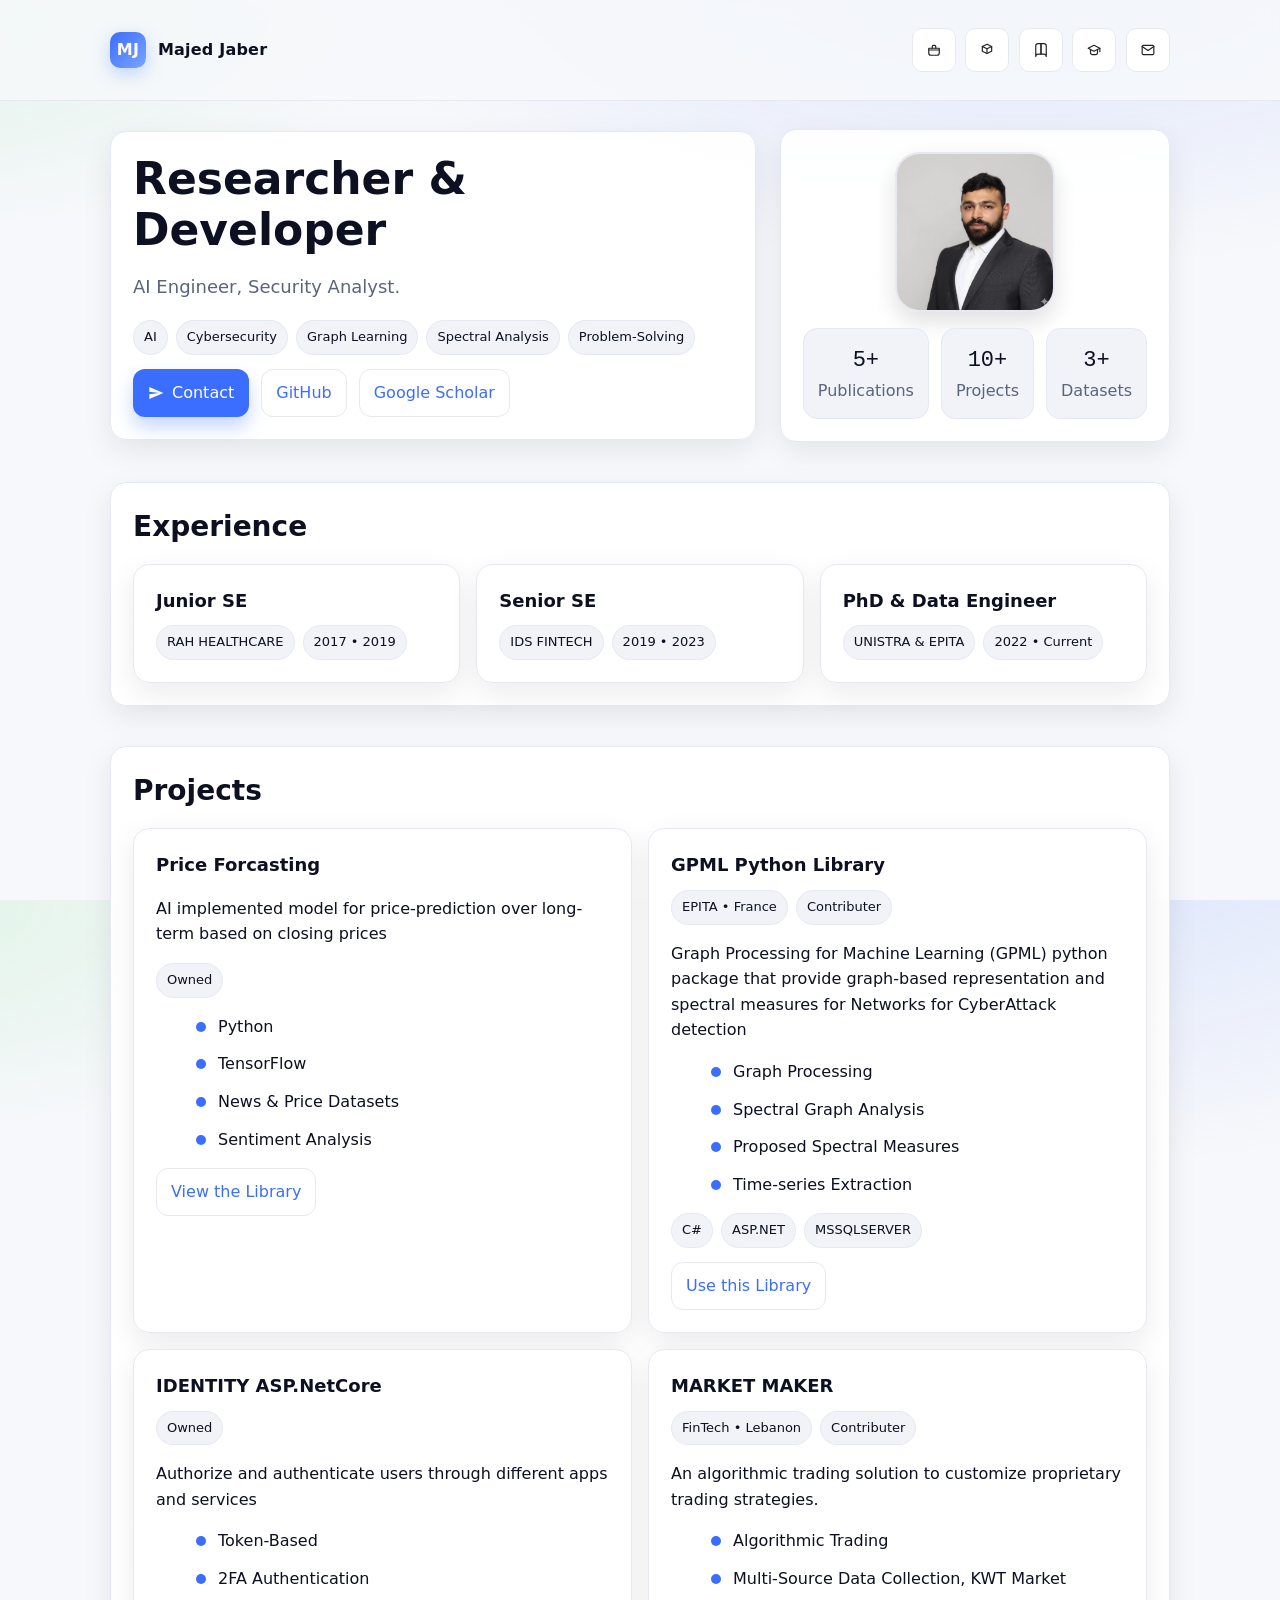
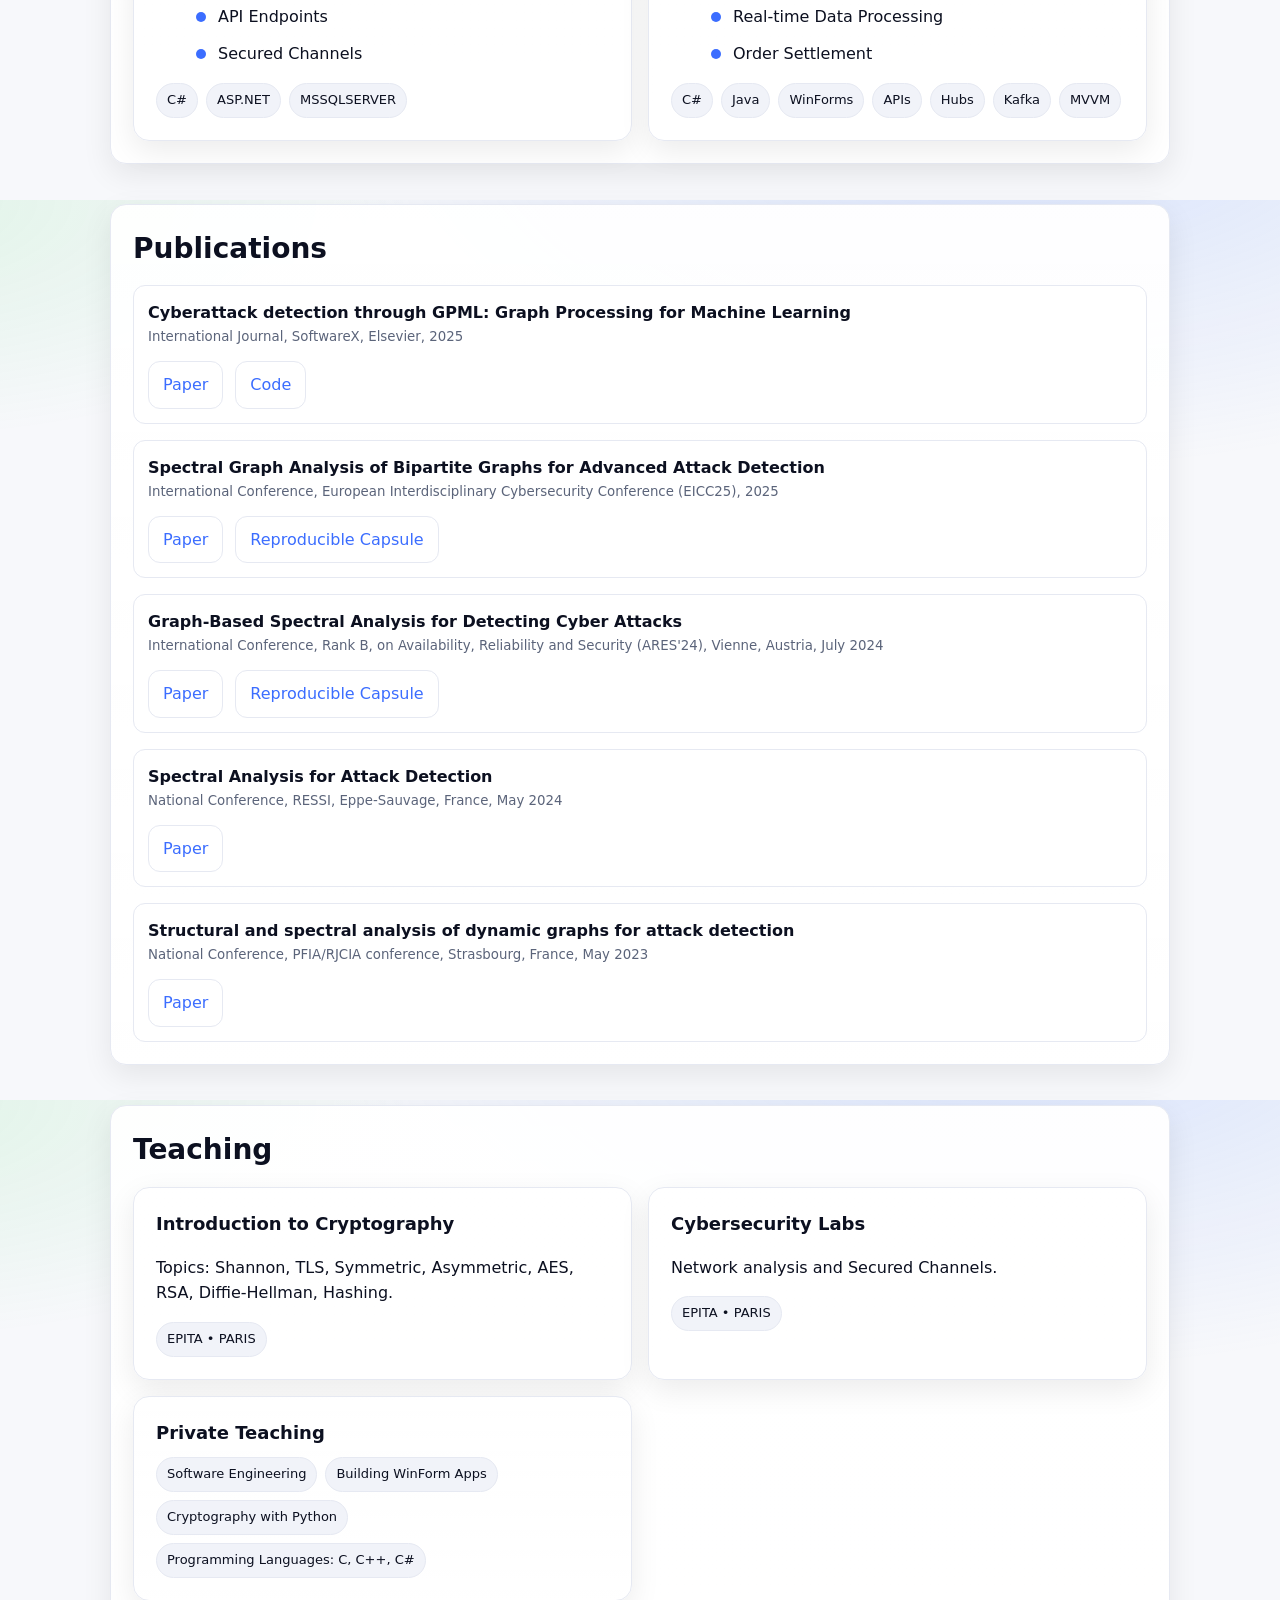
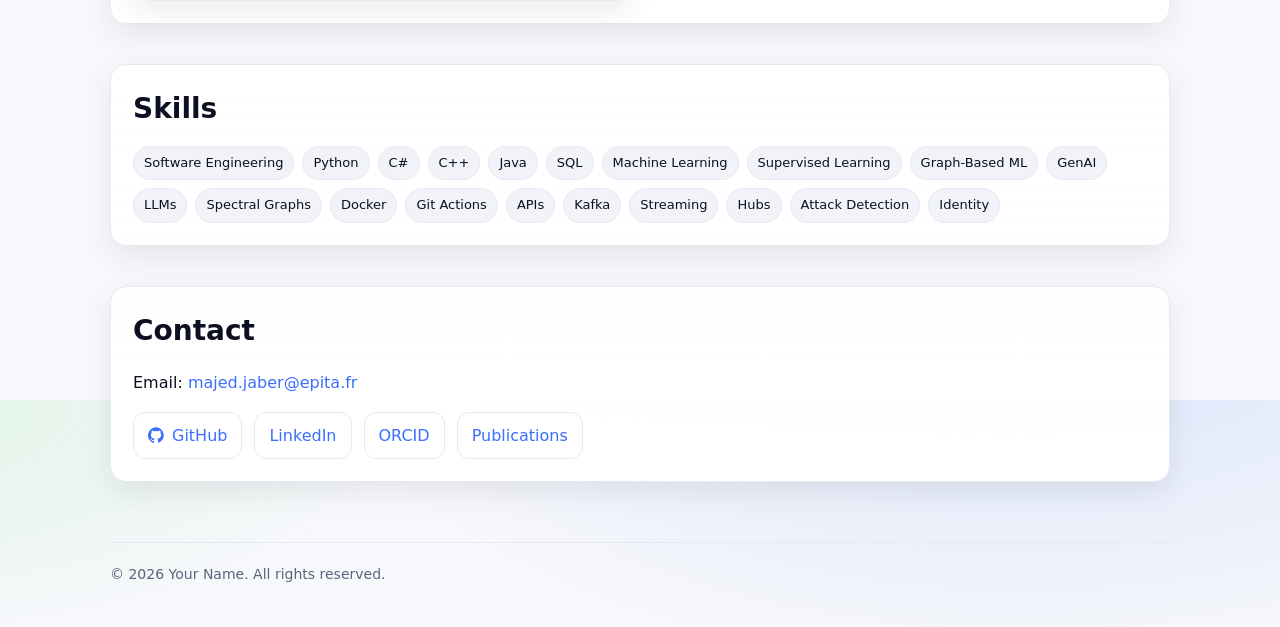
==== index.html @ 92719f80 "Remove 'Contributor' label from experience chips" ====
<!doctype html>
<html lang="en">
<head>
  <meta charset="utf-8" />
  <meta name="viewport" content="width=device-width, initial-scale=1" />
  <title>Majed Jaber</title>

  <!-- SEO / Social -->
  <meta name="description" content="Researcher and developer. Focus: AI, cybersecurity, graph learning, digital forensics." />
  <meta property="og:title" content="Your Name — Researcher & Developer" />
  <meta property="og:description" content="Researcher and developer. Focus: AI, cybersecurity, graph learning, digital forensics." />
  <meta property="og:type" content="website" />
  <meta property="og:url" content="https://your-username.github.io" />
  <meta property="og:image" content="https://your-username.github.io/og-image.png" />
  <meta name="twitter:card" content="summary_large_image" />

  <!-- Favicon (optional) -->
  <link rel="icon" href="favicon.ico" />

  <!-- Fonts (optional, system fonts by default) -->
  <!-- <link href="https://fonts.googleapis.com/css2?family=Inter:wght@400;600;800&display=swap" rel="stylesheet"> -->

  <style>
    :root{
      --bg: #0b0f19;
      --panel: #0f1424;
      --text: #e6e9f2;
      --muted:#aab2c5;
      --brand:#5b8cff;
      --line:#1b233a;
      --chip:#131a2e;
      --ok:#30d158;
      --warn:#ffd60a;
    }
    @media (prefers-color-scheme: light){
      :root{
        --bg:#f7f8fb;
        --panel:#ffffff;
        --text:#0c1020;
        --muted:#5b647a;
        --brand:#3b6dff;
        --line:#e6e9f2;
        --chip:#f1f3f9;
      }
    }
    *{box-sizing:border-box}
    html,body{height:100%}
    body{
      margin:0;
      background:radial-gradient(1200px 600px at 80% -10%, rgba(91,140,255,.2), transparent 60%),
                 radial-gradient(900px 400px at -10% 0, rgba(48,209,88,.12), transparent 60%),
                 var(--bg);
      color:var(--text);
      font:16px/1.6 system-ui, -apple-system, Segoe UI, Roboto, "Helvetica Neue", Arial, "Noto Sans", "Apple Color Emoji","Segoe UI Emoji";
    }
    a{color:var(--brand); text-decoration:none}
    a:hover{text-decoration:underline}
    .wrap{max-width:1100px; margin-inline:auto; padding:28px 20px}
    header{
      position:sticky; top:0; backdrop-filter:saturate(180%) blur(8px);
      background:color-mix(in srgb, var(--bg) 85%, transparent);
      border-bottom:1px solid var(--line);
      z-index:10;
    }
    .nav{display:flex; align-items:center; justify-content:space-between; gap:14px}
    .brand{display:flex; align-items:center; gap:12px; font-weight:800; letter-spacing:.2px}
    .brand .logo{
      width:36px; height:36px; border-radius:10px; display:grid; place-items:center;
      background:linear-gradient(135deg, var(--brand), #7aa4ff);
      box-shadow:0 6px 18px rgba(91,140,255,.35);
      color:white; font-weight:800;
    }
    .nav a.btn{padding:8px 14px; border:1px solid var(--line); border-radius:10px; background:var(--panel)}
    .nav a.btn:hover{background:var(--chip)}
    main{display:grid; gap:40px}
    section{scroll-margin-top:90px}
    .hero{
      display:grid; align-items:center; gap:24px;
      grid-template-columns: 1.3fr .7fr;
    }
    @media (max-width:900px){ .hero{grid-template-columns:1fr} }
    .card{
      background:linear-gradient(180deg, color-mix(in srgb, var(--panel) 96%, transparent) 0%, var(--panel) 100%);
      border:1px solid var(--line); border-radius:16px; padding:22px;
      box-shadow:0 10px 30px rgba(0,0,0,.08);
    }
    .kpis{display:grid; grid-template-columns:repeat(3,1fr); gap:12px}
    .kpi{padding:14px; border-radius:14px; background:var(--chip); border:1px solid var(--line); text-align:center}
    h1{font-size:clamp(28px, 4.8vw, 44px); line-height:1.15; margin:0}
    h2{font-size:clamp(22px, 3.2vw, 28px); margin:0 0 14px}
    h3{font-size:18px; margin:0 0 10px}
    .muted{color:var(--muted)}
    .grid{display:grid; gap:16px}
    .grid.cols-2{grid-template-columns:repeat(2,1fr)}
    .grid.cols-3{grid-template-columns:repeat(3,1fr)}
    @media (max-width:900px){ .grid.cols-3{grid-template-columns:1fr} .grid.cols-2{grid-template-columns:1fr} }
    .chips{display:flex; flex-wrap:wrap; gap:8px}
    .chip{padding:6px 10px; border:1px solid var(--line); border-radius:999px; background:var(--chip); font-size:13px}
    .list{display:grid; gap:12px}
    .row{display:flex; gap:12px; align-items:flex-start}
    .row .dot{width:10px; height:10px; margin-top:8px; border-radius:50%; background:var(--brand)}
    .pub{padding:14px; border-radius:12px; border:1px solid var(--line); background:var(--panel)}
    .pub small{display:block; color:var(--muted)}
    .footer{border-top:1px solid var(--line); margin-top:20px; padding-top:20px; font-size:14px; color:var(--muted)}
    .cta{
      display:flex; flex-wrap:wrap; gap:12px; margin-top:14px
    }
    .btn{
      padding:10px 14px; border-radius:12px; border:1px solid var(--line); background:var(--panel); text-decoration:none; display:inline-flex; align-items:center; gap:8px
    }
    .btn.primary{background:var(--brand); border-color:transparent; color:white; box-shadow:0 10px 18px rgba(91,140,255,.35)}
    .btn.primary:hover{filter:brightness(1.05)}
    .btn:hover{text-decoration:none}
    .icon{width:16px; height:16px; display:inline-block}
    .tagline{font-size:18px; color:var(--muted)}
    .avatar{
      width:160px; height:160px; border-radius:24px; object-fit:cover; border:2px solid var(--line); box-shadow:0 10px 22px rgba(0,0,0,.12)
    }
    .mono{font-family: ui-monospace, SFMono-Regular, Menlo, Monaco, Consolas, "Liberation Mono", "Courier New", monospace}
    .nowrap{white-space:nowrap}

	  /* defaults = light mode */
	:root{
	  --icon-color: #222;          /* dark icons */
	  --icon-hover-bg: rgba(0,0,0,.08);
	  --icon-border: rgba(0,0,0,.08);
	}
	
	/* auto-switch for users in dark mode */
	@media (prefers-color-scheme: dark){
	  :root{
	    --icon-color: #fff;
	    --icon-hover-bg: rgba(255,255,255,.12);
	    --icon-border: rgba(255,255,255,.18);
	  }
	}
	.icon-nav{ display:flex; gap:.6rem; }
	
	.icon-btn{
	  display:inline-flex;
	  align-items:center;
	  justify-content:center;
	  width:44px; height:44px;
	  border-radius:10px;
	  color: var(--icon-color);            /* <- use theme var */
	  text-decoration:none;
	  border: 1px solid var(--icon-border);/* optional for contrast */
	  background: transparent;             /* or use a subtle chip bg */
	}
	
	.icon-btn:hover{ background: var(--icon-hover-bg); }
	.icon-btn svg{ display:block; }  


  </style>

  <!-- JSON-LD -->
  <script type="application/ld+json">
  {
    "@context":"https://schema.org",
    "@type":"Person",
    "name":"Your Name",
    "url":"https://majedjaber1996.github.io",
    "jobTitle":"Researcher and Developer",
    "affiliation":{"@type":"Organization","name":"Your Organization"},
    "knowsAbout":[ "Artificial Intelligence", "Cybersecurity", "Graph Learning", "Digital Forensics" ],
    "sameAs":[
      "https://scholar.google.com/citations?user=XXXX",
      "https://orcid.org/0000-0000-0000-0000",
      "https://github.com/your-username",
      "https://www.linkedin.com/in/your-handle"
    ]
  }
  </script>
</head>
<body>
  <header>
    <div class="wrap nav">
      <div class="brand">
        <div class="logo" aria-hidden="true">MJ</div>
        <span>Majed Jaber</span>
      </div>
      <!--<nav class="nowrap">
        <a class="btn" href="#research">Experience</a>
        <a class="btn" href="#projects">Projects</a>
        <a class="btn" href="#publications">Publications</a>
        <a class="btn" href="#teaching">Teaching</a>
        <a class="btn" href="#contact">Contact</a>-->
		<nav class="nowrap icon-nav">
		  <a class="btn icon-btn" href="#research" aria-label="Experience" title="Experience">
			<!-- briefcase -->
			<svg viewBox="0 0 24 24" width="32" height="32" fill="none"
				 stroke="currentColor" stroke-width="2" stroke-linecap="round" stroke-linejoin="round" aria-hidden="true">
			  <path d="M3 9h18v8a4 4 0 0 1-4 4H7a4 4 0 0 1-4-4V9z"/>
			  <path d="M9 9V6a2 2 0 0 1 2-2h2a2 2 0 0 1 2 2v3"/>
			  <path d="M3 12h18"/>
			</svg>
		  </a>

		  <a class="btn icon-btn" href="#projects" aria-label="Projects" title="Projects">
			<!-- cube -->
			<svg viewBox="0 0 24 24" width="32" height="32" fill="none"
				 stroke="currentColor" stroke-width="2" stroke-linecap="round" stroke-linejoin="round" aria-hidden="true">
			  <path d="M12 2l8 4-8 4-8-4 8-4z"/>
			  <path d="M20 6v8l-8 4-8-4V6"/>
			  <path d="M12 10v8"/>
			</svg>
		  </a>

		  <a class="btn icon-btn" href="#publications" aria-label="Publications" title="Publications">
			<!-- book -->
			<svg viewBox="0 0 24 24" width="32" height="32" fill="none"
				 stroke="currentColor" stroke-width="2" stroke-linecap="round" stroke-linejoin="round" aria-hidden="true">
			  <path d="M3 5a4 4 0 0 1 4-4h5v18H7a4 4 0 0 0-4 4V5z"/>
			  <path d="M21 5a4 4 0 0 0-4-4h-5v18h5a4 4 0 0 1 4 4V5z"/>
			</svg>
		  </a>

		  <a class="btn icon-btn" href="#teaching" aria-label="Teaching" title="Teaching">
			<!-- graduation cap -->
			<svg viewBox="0 0 24 24" width="32" height="32" fill="none"
				 stroke="currentColor" stroke-width="2" stroke-linecap="round" stroke-linejoin="round" aria-hidden="true">
			  <path d="M22 9l-10-5L2 9l10 5 10-5z"/>
			  <path d="M6 12v5a6 3 0 0 0 12 0v-5"/>
			  <path d="M22 9v6"/>
			</svg>
		  </a>

		  <a class="btn icon-btn" href="#contact" aria-label="Contact" title="Contact">
			<!-- envelope -->
			<svg viewBox="0 0 24 24" width="32" height="32" fill="none"
				 stroke="currentColor" stroke-width="2" stroke-linecap="round" stroke-linejoin="round" aria-hidden="true">
			  <rect x="2" y="4" width="20" height="16" rx="2" ry="2"/>
			  <path d="M22 6l-10 7L2 6"/>
			</svg>
		  </a>
		</nav>
      </nav>
    </div>
	
  </header>

  <main class="wrap">
    <!-- HERO -->
    <section class="hero">
      <div class="card">
        <h1>Researcher & Developer</h1>
        <p class="tagline">AI Engineer, Security Analyst.</p>
        <div class="chips" aria-label="Focus areas">
          <span class="chip">AI</span>
          <span class="chip">Cybersecurity</span>
          <span class="chip">Graph Learning</span>
          <span class="chip">Spectral Analysis</span>
          <span class="chip">Problem-Solving</span>
        </div>
        <div class="cta">
          <a class="btn primary" href="#contact" aria-label="Contact">
            <!-- send icon -->
            <svg class="icon" viewBox="0 0 24 24" fill="currentColor" aria-hidden="true"><path d="M2 21l21-9L2 3v7l15 2-15 2v7z"/></svg>
            Contact
          </a>
          <!--<a class="btn" href="cv.pdf" target="_blank" rel="noopener">Download CV</a>-->
          <a class="btn" href="https://github.com/majedjaber1996" target="_blank" rel="noopener">GitHub</a>
          <a class="btn" href="https://scholar.google.com/citations?user=XXXX&user=IiuFIiYAAAAJ" target="_blank" rel="noopener">Google Scholar</a>
        </div>
      </div>
      <div class="card" style="display:grid; place-items:center;">
        <img class="avatar" src="profile.png" alt="Portrait of Your Name" />
        <div class="kpis" style="margin-top:16px; width:100%;">
          <div class="kpi"><div class="mono" style="font-size:22px;">5+</div><div class="muted">Publications</div></div>
          <div class="kpi"><div class="mono" style="font-size:22px;">10+</div><div class="muted">Projects</div></div>
          <div class="kpi"><div class="mono" style="font-size:22px;">3+</div><div class="muted">Datasets</div></div>
        </div>
      </div>
    </section>

    <!-- EXPERIENCE -->
    <section id="experience" class="card">
      <h2>Experience</h2>
      <!--<p class="muted">I analyze signals on graphs and vehicle networks. I build rule-based reasoning with ontologies for incident interpretation.</p>-->

      <div class="grid cols-3" style="margin-top:10px">
        <div class="card">
          <h3>Junior SE</h3>
          <!--<p>Model flows as graphs. Extract spectral features. Detect anomalies with classical ML.</p>-->
          <div class="chips">
            <span class="chip">RAH HEALTHCARE</span>
		  	<span class="chip">2017 • 2019</span>
          </div>
        </div>
        <div class="card">
          <h3>Senior SE</h3>
          <div class="chips">
            <span class="chip">IDS FINTECH</span>
		  	<span class="chip">2019 • 2023</span>
          </div>
        </div>
		<div class="card">
          <h3>PhD & Data Engineer</h3>
          <div class="chips">
            <span class="chip">UNISTRA & EPITA</span>
		  	<span class="chip">2022 • Current</span>
          </div>
        </div>  
      </div>
    </section>

    <!-- PROJECTS -->
    <section id="projects" class="card">
      <h2>Projects</h2>
      <div class="grid cols-2">
		
		<article class="card">
          <h3>Price Forcasting</h3>
          <p>AI implemented model for price-prediction over long-term based on closing prices</p>
		  <div class="chips">
			<span class="chip">Owned</span>
		  </div>
          <ul class="list">
            <li class="row"><span class="dot"></span><span>Python</span></li>
			<li class="row"><span class="dot"></span><span>TensorFlow</span></li>
            <li class="row"><span class="dot"></span><span>News & Price Datasets</span></li>
			<li class="row"><span class="dot"></span><span>Sentiment Analysis</span></li>
          </ul>
          <div class="cta">
            <a class="btn" href="https://github.com/lre-security-systems-team/gpml" target="_blank" rel="noopener">View the Library</a>
          </div>
        </article>
		
		<article class="card">
		  <h3>GPML Python Library</h3> 
		  <div class="chips">
			<span class="chip">EPITA • France</span><span class="chip">Contributer</span>
		  </div>
		  <p>Graph Processing for Machine Learning (GPML) python package that provide graph-based representation and spectral measures for Networks for CyberAttack detection</p>
		  <ul class="list">
			<li class="row"><span class="dot"></span><span>Graph Processing</span></li>
			<li class="row"><span class="dot"></span><span>Spectral Graph Analysis</span></li>
			<li class="row"><span class="dot"></span><span>Proposed Spectral Measures</span></li>
			<li class="row"><span class="dot"></span><span>Time-series Extraction</span></li>
		  </ul>
		  <div class="chips">
			<span class="chip">C#</span><span class="chip">ASP.NET</span><span class="chip">MSSQLSERVER</span>
		  </div>
		   <div class="cta">
            <a class="btn" href="https://github.com/lre-security-systems-team/gpml" target="_blank" rel="noopener">Use this Library</a>
          </div>
		</article>
		
		<article class="card">
		  <h3>IDENTITY ASP.NetCore</h3> 
		  <div class="chips">
			<span class="chip">Owned</span>
		  </div>
		  <p>Authorize and authenticate users through different apps and services</p>
		  <ul class="list">
			<li class="row"><span class="dot"></span><span>Token-Based</span></li>
			<li class="row"><span class="dot"></span><span>2FA Authentication</span></li>
			<li class="row"><span class="dot"></span><span>API Endpoints</span></li>
			<li class="row"><span class="dot"></span><span>Secured Channels</span></li>
		  </ul>
		  <div class="chips">
			<span class="chip">C#</span><span class="chip">ASP.NET</span><span class="chip">MSSQLSERVER</span>
		  </div>
		</article>

		
        <article class="card">
          <h3>MARKET MAKER</h3> 
		  <div class="chips">
			<span class="chip">FinTech • Lebanon</span><span class="chip">Contributer</span>
          </div>
          <p>An algorithmic trading solution to customize proprietary trading strategies.</p>
          <ul class="list">
            <li class="row"><span class="dot"></span><span>Algorithmic Trading</span></li>
            <li class="row"><span class="dot"></span><span>Multi-Source Data Collection, KWT Market</span></li>
			<li class="row"><span class="dot"></span><span>Real-time Data Processing</span></li>
			<li class="row"><span class="dot"></span><span>Order Settlement</span></li>
          </ul>
		  <div class="chips">
			<span class="chip">C#</span><span class="chip">Java</span><span class="chip">WinForms</span><span class="chip">APIs</span>
			<span class="chip">Hubs</span><span class="chip">Kafka</span><span class="chip">MVVM</span>
          </div> 
          <!--<div class="cta">
            <a class="btn" href="https://github.com/your-username/forensys" target="_blank" rel="noopener">Code</a>
            <a class="btn" href="#" target="_blank" rel="noopener">Demo</a>
            <a class="btn" href="#publications">Paper</a>
          </div>-->
		  
        </article>
      </div>
    </section>

    <!-- PUBLICATIONS -->
    <section id="publications" class="card">
      <h2>Publications</h2>
      <div class="grid">
        <div class="pub">
          <strong>Cyberattack detection through GPML: Graph Processing for Machine Learning</strong>
          <small>International Journal, SoftwareX, Elsevier, 2025</small>
          <div class="cta">
            <a class="btn" href="https://www.sciencedirect.com/science/article/pii/S2352711025002742" target="_blank" rel="noopener">Paper</a>
            <a class="btn" href="https://github.com/lre-security-systems-team/gpml" target="_blank" rel="noopener">Code</a>
          </div>
        </div>
        <div class="pub">
          <strong>Spectral Graph Analysis of Bipartite Graphs for Advanced Attack Detection</strong>
          <small>International Conference, European Interdisciplinary Cybersecurity Conference (EICC25), 2025</small>
          <div class="cta">
            <a class="btn" href="https://link.springer.com/chapter/10.1007/978-3-031-94855-8_16" target="_blank" rel="noopener">Paper</a>
            <a class="btn" href="https://github.com/majedjaber1996/jaber.2025.eicc" target="_blank" rel="noopener">Reproducible Capsule</a>
          </div>
        </div>
		<div class="pub">
          <strong>Graph-Based Spectral Analysis for Detecting Cyber Attacks</strong>
          <small>International Conference, Rank B, on Availability, Reliability and Security (ARES'24), Vienne, Austria, July 2024</small>
          <div class="cta">
            <a class="btn" href="https://dl.acm.org/doi/10.1145/3664476.3664498" target="_blank" rel="noopener">Paper</a>
            <a class="btn" href="https://github.com/lre-security-systems-team/jaber.2024.ares.git" target="_blank" rel="noopener">Reproducible Capsule</a>
          </div>
        </div>
		<div class="pub">
          <strong>Spectral Analysis for Attack Detection</strong>
          <small>National Conference, RESSI, Eppe-Sauvage, France, May 2024</small>
          <div class="cta">
            <a class="btn" href="https://publis.icube.unistra.fr/7-JBP24" target="_blank" rel="noopener">Paper</a>
            <!--<a class="btn" href="https://github.com/lre-security-systems-team/jaber.2024.ares.git" target="_blank" rel="noopener">Reproducible Capsule</a>-->
          </div>
        </div>
		<div class="pub">
          <strong>Structural and spectral analysis of dynamic graphs for attack detection</strong>
          <small>National Conference, PFIA/RJCIA conference, Strasbourg, France, May 2023</small>
          <div class="cta">
            <a class="btn" href="https://publis.icube.unistra.fr/5-JBP23" target="_blank" rel="noopener">Paper</a>
            <!--<a class="btn" href="https://github.com/lre-security-systems-team/jaber.2024.ares.git" target="_blank" rel="noopener">Reproducible Capsule</a>-->
          </div>
        </div>
      </div>
    </section>

    <!-- TEACHING -->
    <section id="teaching" class="card">
      <h2>Teaching</h2>
      <div class="grid cols-2">
        <div class="card">
          <h3>Introduction to Cryptography</h3>
          <p>Topics: Shannon, TLS, Symmetric, Asymmetric, AES, RSA, Diffie-Hellman, Hashing.</p>
			<div class="chips">
			  <!--<span class="chip">Course</span><span class="chip">Labs</span><span class="chip">Workshops</span>-->
			  <span class="chip">EPITA • PARIS</span>
			</div>
        </div>
        <div class="card">
          <h3>Cybersecurity Labs</h3>
          <p>Network analysis and Secured Channels.</p>
          <div class="chips">
            <!--<span class="chip">PCAP</span><span class="chip">IDS</span><span class="chip">Python</span>-->
			<span class="chip">EPITA • PARIS</span>
          </div>
        </div>
		<div class="card">
          <h3>Private Teaching</h3>
          <!--<p>Network analysis and Secured Channels.</p>-->
          <div class="chips">
            <!--<span class="chip">PCAP</span><span class="chip">IDS</span><span class="chip">Python</span>-->
			<span class="chip">Software Engineering</span><span class="chip">Building WinForm Apps</span>
			<span class="chip">Cryptography with Python</span><span class="chip">Programming Languages: C, C++, C#</span>
          </div>
        </div>
      </div>
    </section>

    <!-- SKILLS -->
    <section class="card">
      <h2>Skills</h2>
      <div class="chips">
        <span class="chip">Software Engineering</span><span class="chip">Python</span><span class="chip">C#</span><span class="chip">C++</span>
		<span class="chip">Java</span><span class="chip">SQL</span>
        <span class="chip">Machine Learning</span><span class="chip">Supervised Learning</span><span class="chip">Graph-Based ML</span>
		<span class="chip">GenAI</span><span class="chip">LLMs</span><span class="chip">Spectral Graphs</span>
		<span class="chip">Docker</span><span class="chip">Git Actions</span><span class="chip">APIs</span>
		<span class="chip">Kafka</span><span class="chip">Streaming</span><span class="chip">Hubs</span>
		<span class="chip">Attack Detection</span><span class="chip">Identity</span>
      </div>
    </section>

    <!-- CONTACT -->
    <section id="contact" class="card">
      <h2>Contact</h2>
      <p>Email: <a href="mailto:majed.jaber@epita.fr">majed.jaber@epita.fr</a></p>
      <div class="cta">
        <a class="btn" href="https://github.com/majedjaber1996" target="_blank" rel="noopener">
          <!-- github -->
          <svg class="icon" viewBox="0 0 24 24" fill="currentColor" aria-hidden="true"><path d="M12 .5a12 12 0 0 0-3.79 23.4c.6.11.82-.26.82-.58v-2.26c-3.34.73-4.04-1.61-4.04-1.61-.55-1.39-1.35-1.76-1.35-1.76-1.1-.75.08-.73.08-.73 1.22.09 1.86 1.25 1.86 1.25 1.08 1.85 2.84 1.31 3.53 1 .11-.78.42-1.31.76-1.61-2.66-.3-5.47-1.34-5.47-5.96 0-1.32.47-2.4 1.24-3.25-.12-.3-.54-1.52.12-3.16 0 0 1.01-.32 3.3 1.24a11.5 11.5 0 0 1 6 0c2.29-1.56 3.3-1.24 3.3-1.24.66 1.64.24 2.86.12 3.16.77.85 1.24 1.93 1.24 3.25 0 4.63-2.81 5.66-5.49 5.96.43.37.81 1.1.81 2.23v3.3c0 .32.22.7.82.58A12 12 0 0 0 12 .5z"/></svg>
          GitHub
        </a>
        <a class="btn" href="https://www.linkedin.com/in/majedjaber96" target="_blank" rel="noopener">LinkedIn</a>
        <a class="btn" href="https://orcid.org/0009-0005-2882-4647" target="_blank" rel="noopener">ORCID</a>
        <a class="btn" href="https://publis.icube.unistra.fr/?author=majed+jaber&allaut=or#hideMenu" target="_blank" rel="noopener">Publications</a>
      </div>
    </section>

    <p class="footer">
      © <span id="y"></span> Your Name. All rights reserved.
    </p>
  </main>

  <script>
    // set current year
    document.getElementById('y').textContent = new Date().getFullYear();
  </script>
</body>
</html>
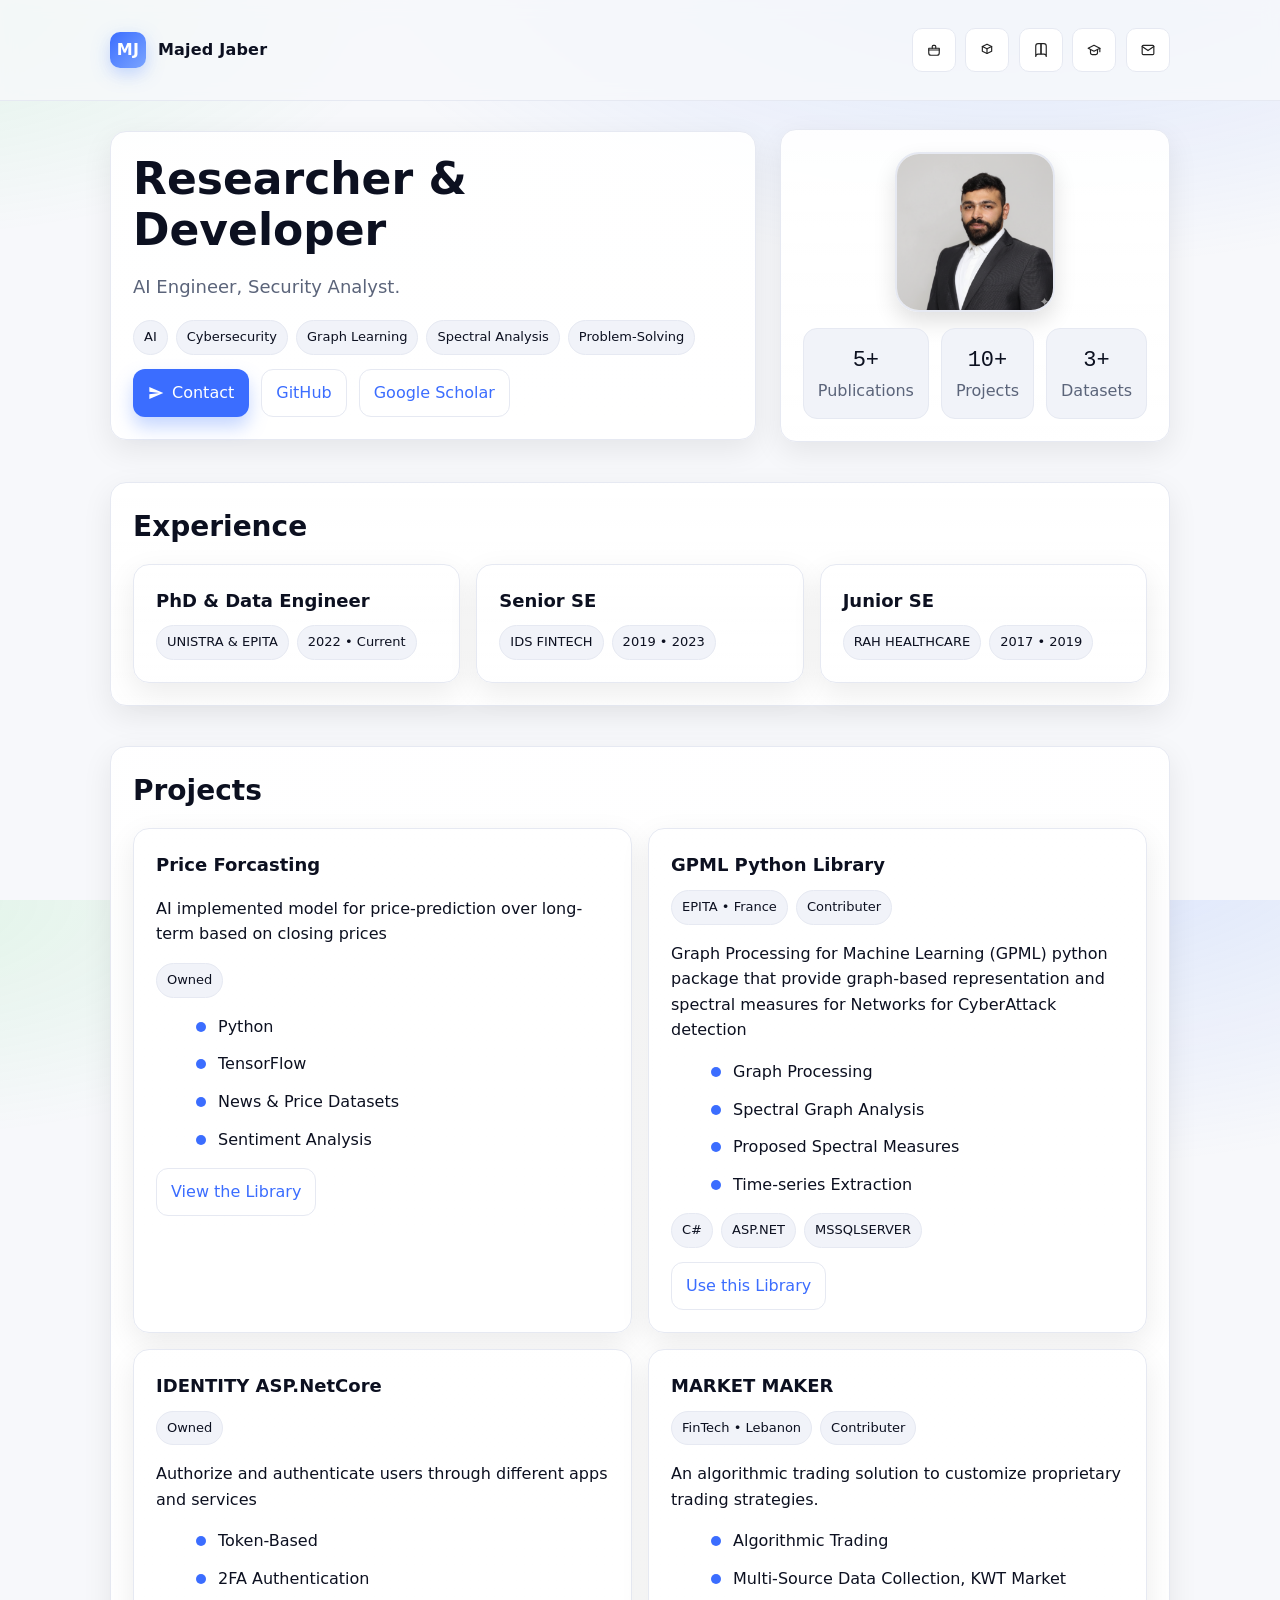
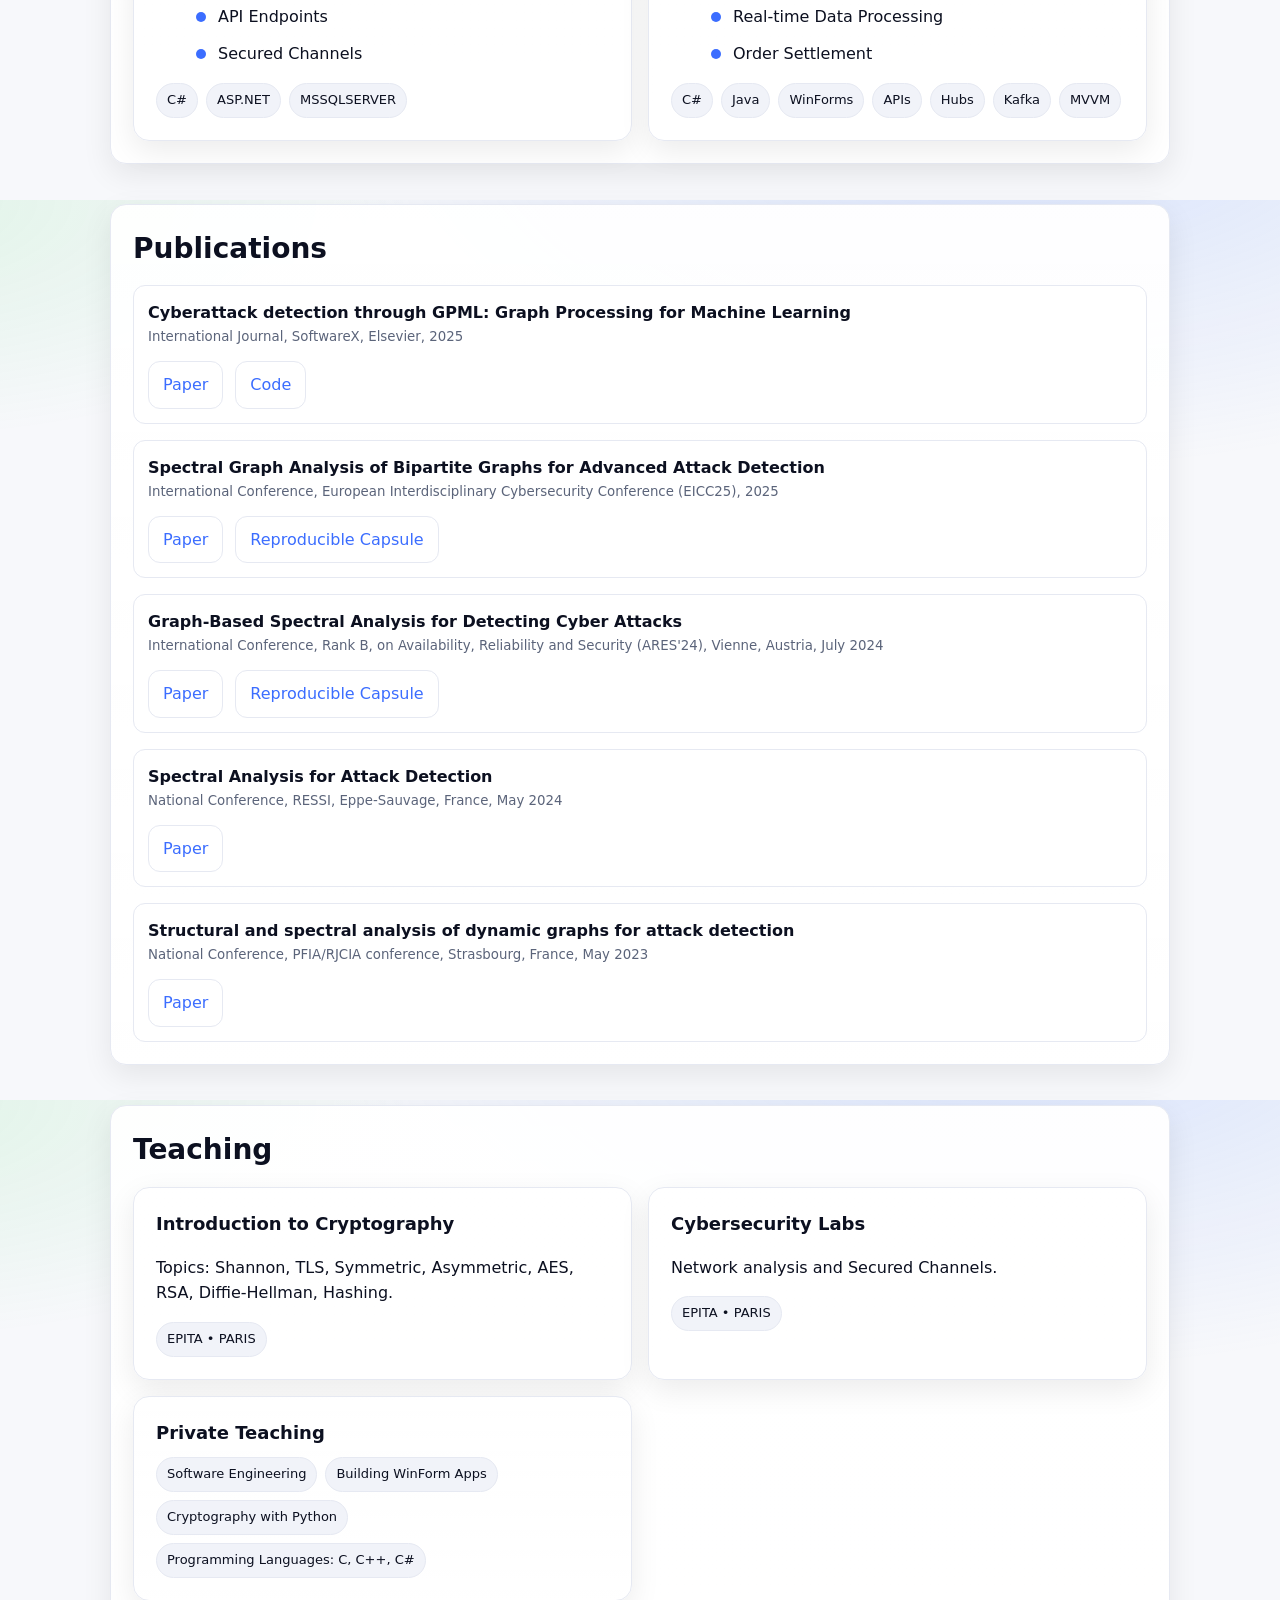
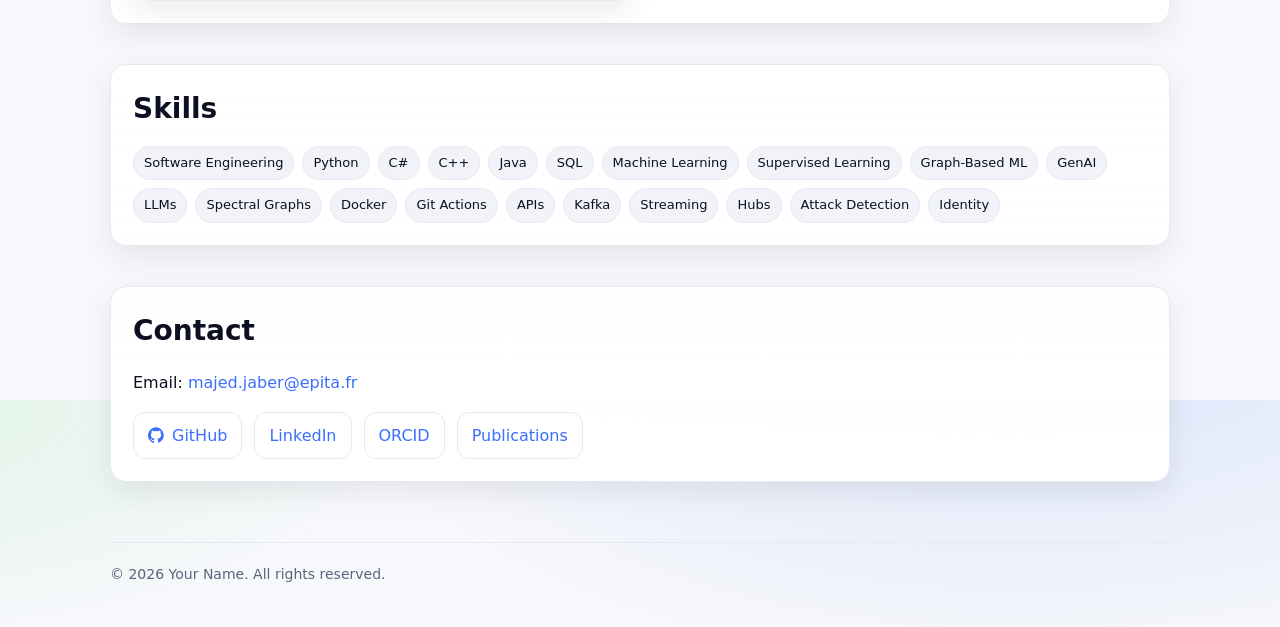
==== commit a9ebcf72: "Update experience section in index.html" ====
--- a/index.html
+++ b/index.html
@@ -280,7 +280,21 @@
       <!--<p class="muted">I analyze signals on graphs and vehicle networks. I build rule-based reasoning with ontologies for incident interpretation.</p>-->
 
       <div class="grid cols-3" style="margin-top:10px">
+	  	<div class="card">
+		  <h3>PhD & Data Engineer</h3>
+		  <div class="chips">
+			<span class="chip">UNISTRA & EPITA</span>
+			<span class="chip">2022 • Current</span>
+		  </div>
+		</div> 
         <div class="card">
+          <h3>Senior SE</h3>
+          <div class="chips">
+            <span class="chip">IDS FINTECH</span>
+		  	<span class="chip">2019 • 2023</span>
+          </div>
+        </div>
+		<div class="card">
           <h3>Junior SE</h3>
           <!--<p>Model flows as graphs. Extract spectral features. Detect anomalies with classical ML.</p>-->
           <div class="chips">
@@ -288,20 +302,6 @@
 		  	<span class="chip">2017 • 2019</span>
           </div>
         </div>
-        <div class="card">
-          <h3>Senior SE</h3>
-          <div class="chips">
-            <span class="chip">IDS FINTECH</span>
-		  	<span class="chip">2019 • 2023</span>
-          </div>
-        </div>
-		<div class="card">
-          <h3>PhD & Data Engineer</h3>
-          <div class="chips">
-            <span class="chip">UNISTRA & EPITA</span>
-		  	<span class="chip">2022 • Current</span>
-          </div>
-        </div>  
       </div>
     </section>
 
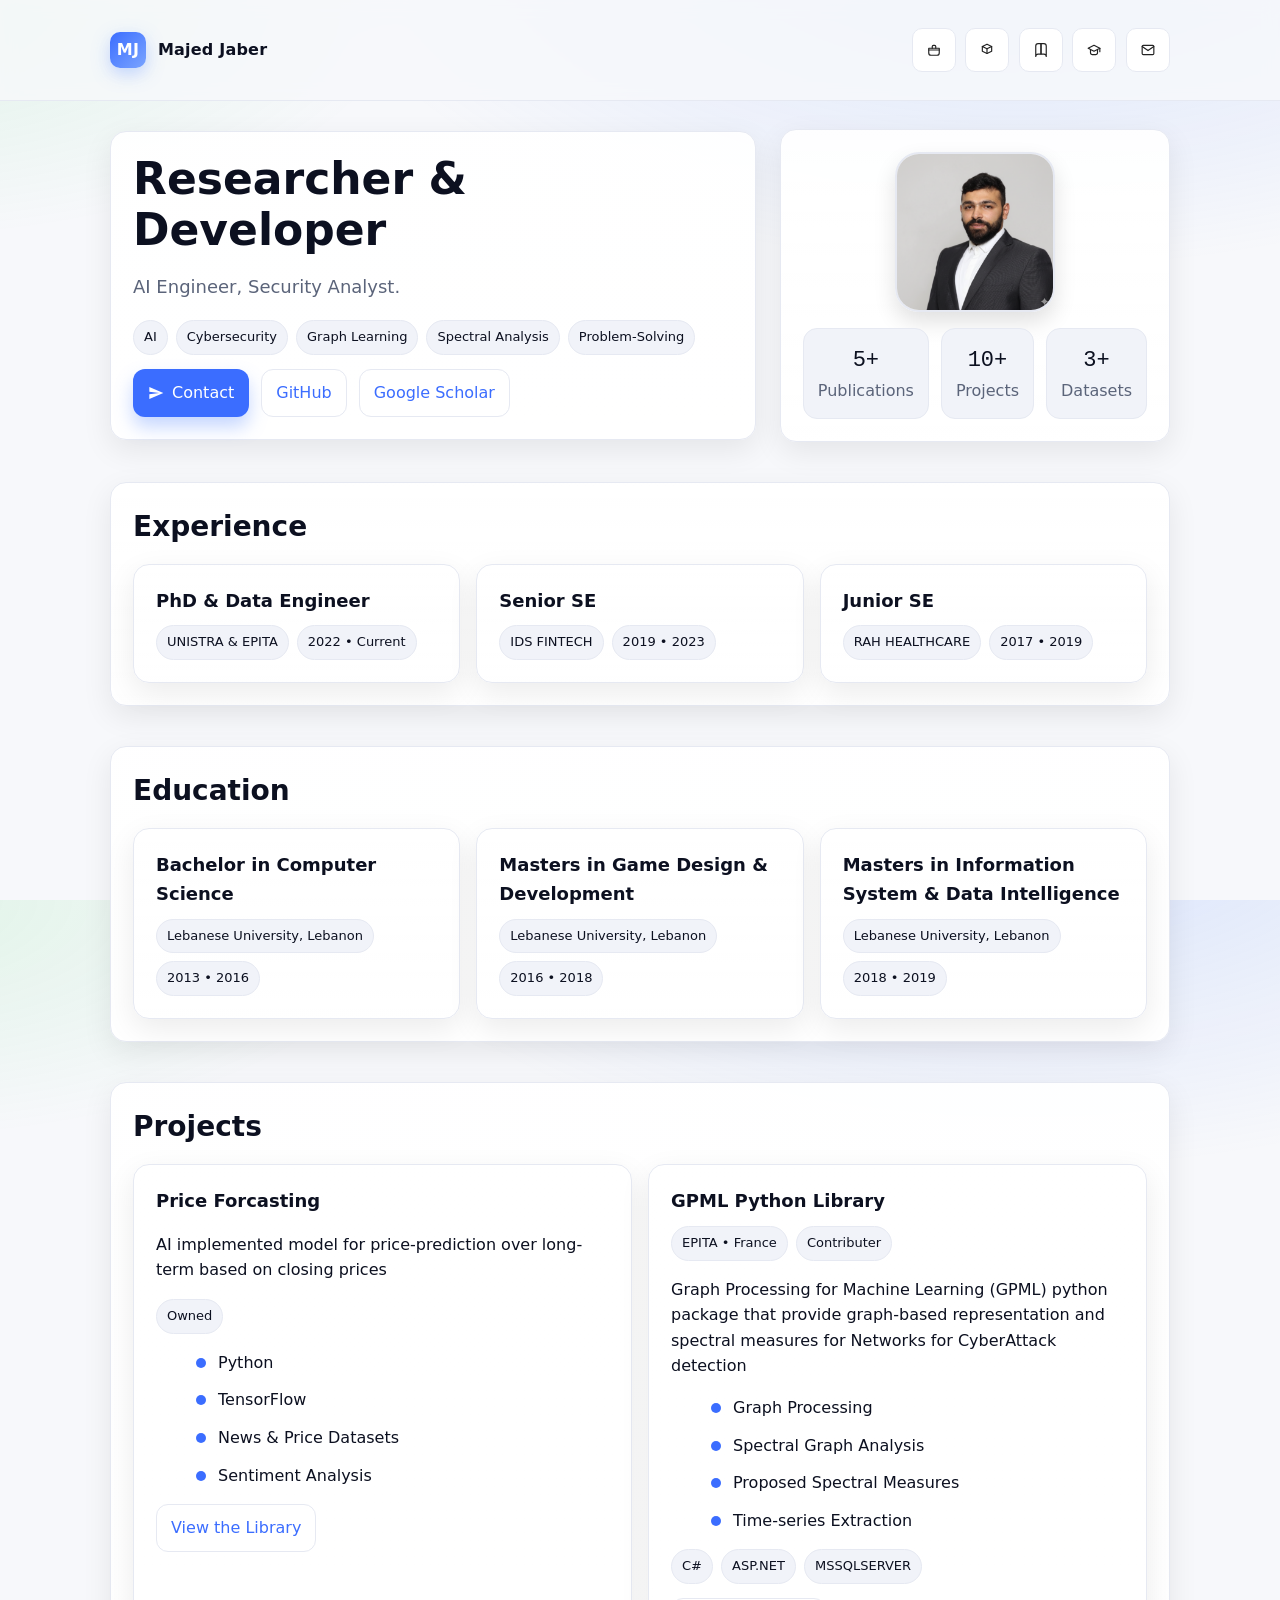
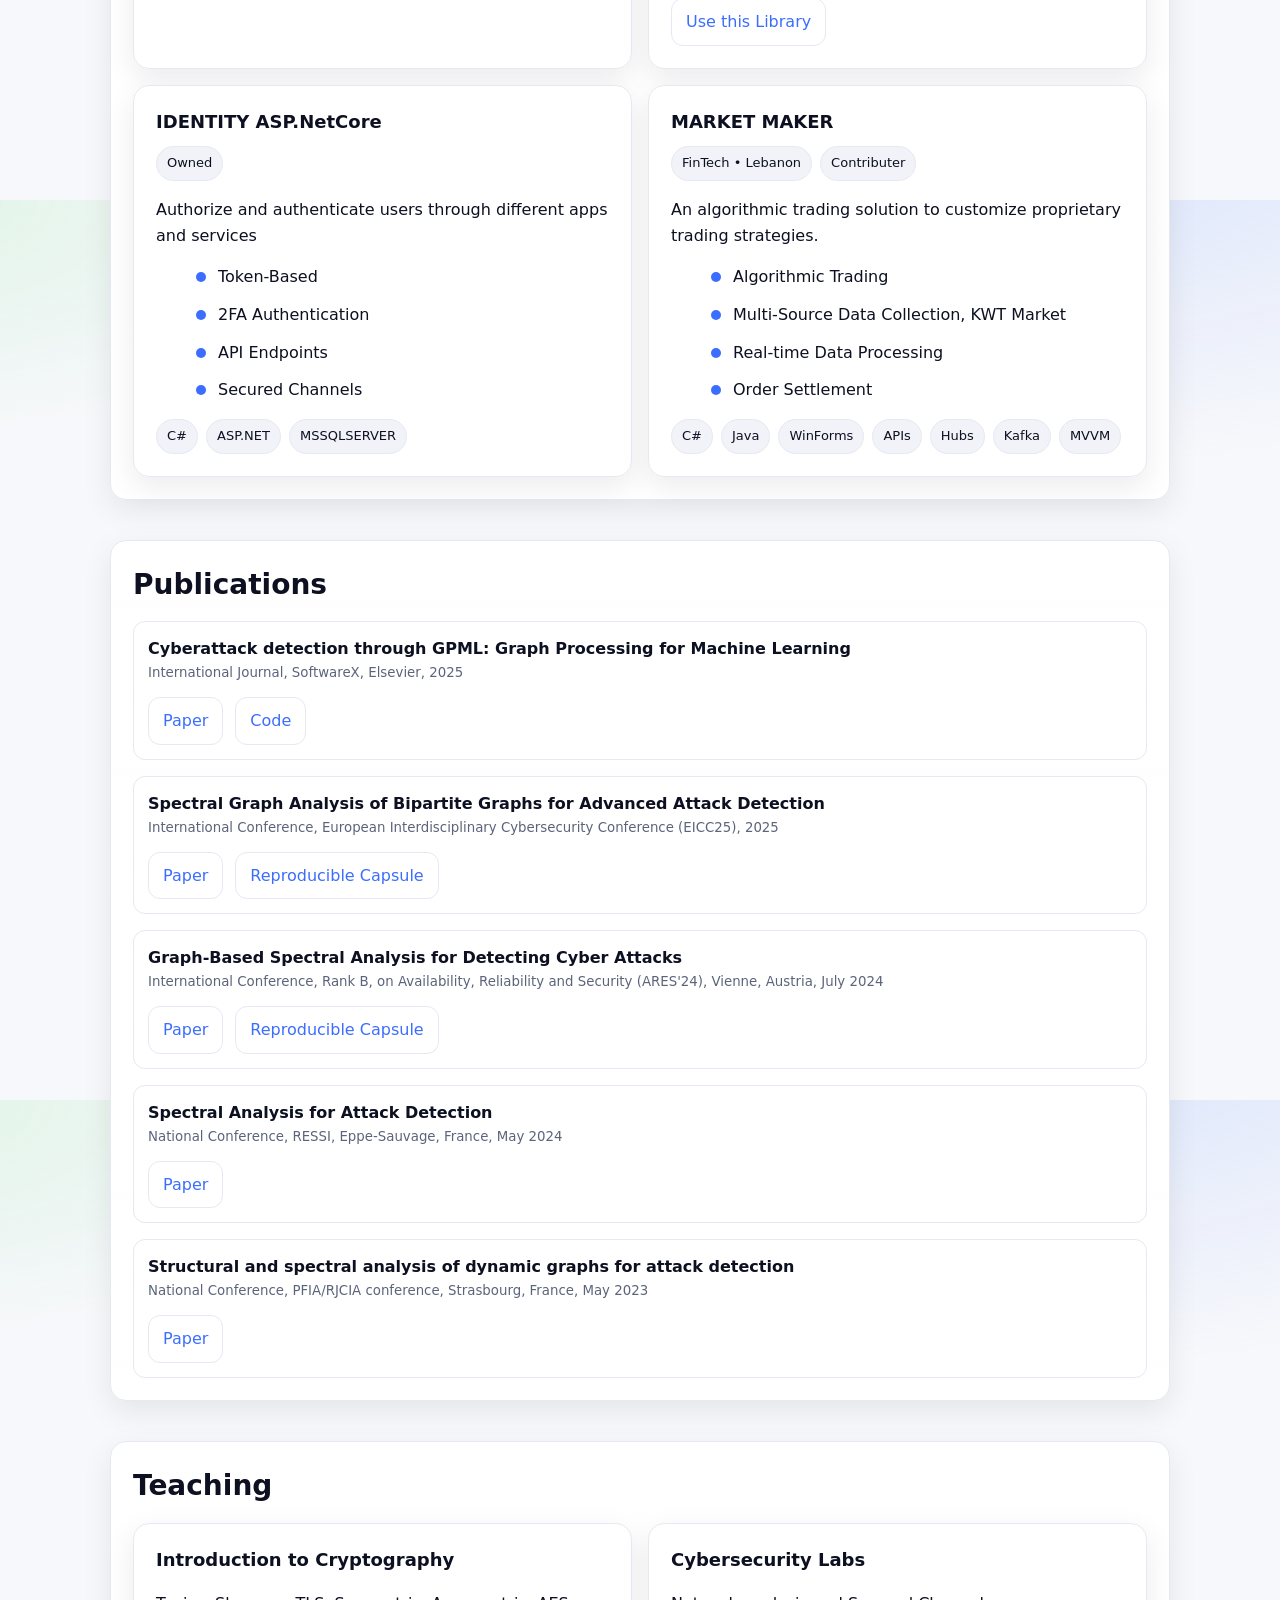
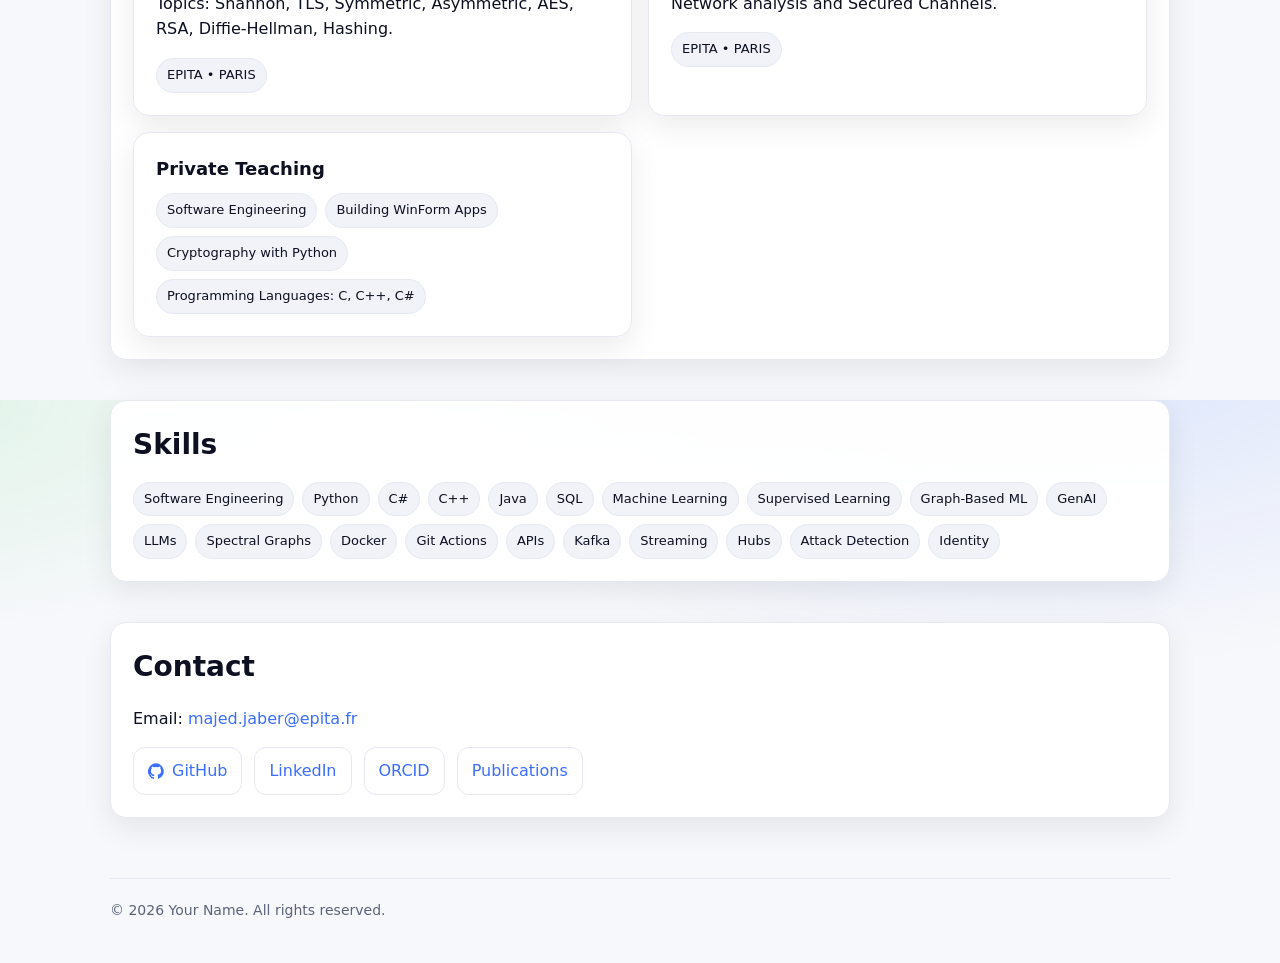
==== commit 4b5ab18f: "Add education section with degree details" ====
--- a/index.html
+++ b/index.html
@@ -305,6 +305,36 @@
       </div>
     </section>
 
+	<!-- EDUCATION -->
+    <section id="education" class="card">
+      <h2>Education</h2>
+      <!--<p class="muted">I analyze signals on graphs and vehicle networks. I build rule-based reasoning with ontologies for incident interpretation.</p>-->
+
+      <div class="grid cols-3" style="margin-top:10px">
+	  	<div class="card">
+		  <h3>Bachelor in Computer Science</h3>
+		  <div class="chips">
+			<span class="chip">Lebanese University, Lebanon</span>
+			<span class="chip">2013 • 2016</span>
+		  </div>
+		</div> 
+        <div class="card">
+          <h3>Masters in Game Design & Development</h3>
+          <div class="chips">
+            <span class="chip">Lebanese University, Lebanon</span>
+		  	<span class="chip">2016 • 2018</span>
+          </div>
+        </div>
+		<div class="card">
+          <h3>Masters in Information System & Data Intelligence</h3>
+          <div class="chips">
+            <span class="chip">Lebanese University, Lebanon</span>
+		  	<span class="chip">2018 • 2019</span>
+          </div>
+        </div>
+      </div>
+    </section>
+	  
     <!-- PROJECTS -->
     <section id="projects" class="card">
       <h2>Projects</h2>
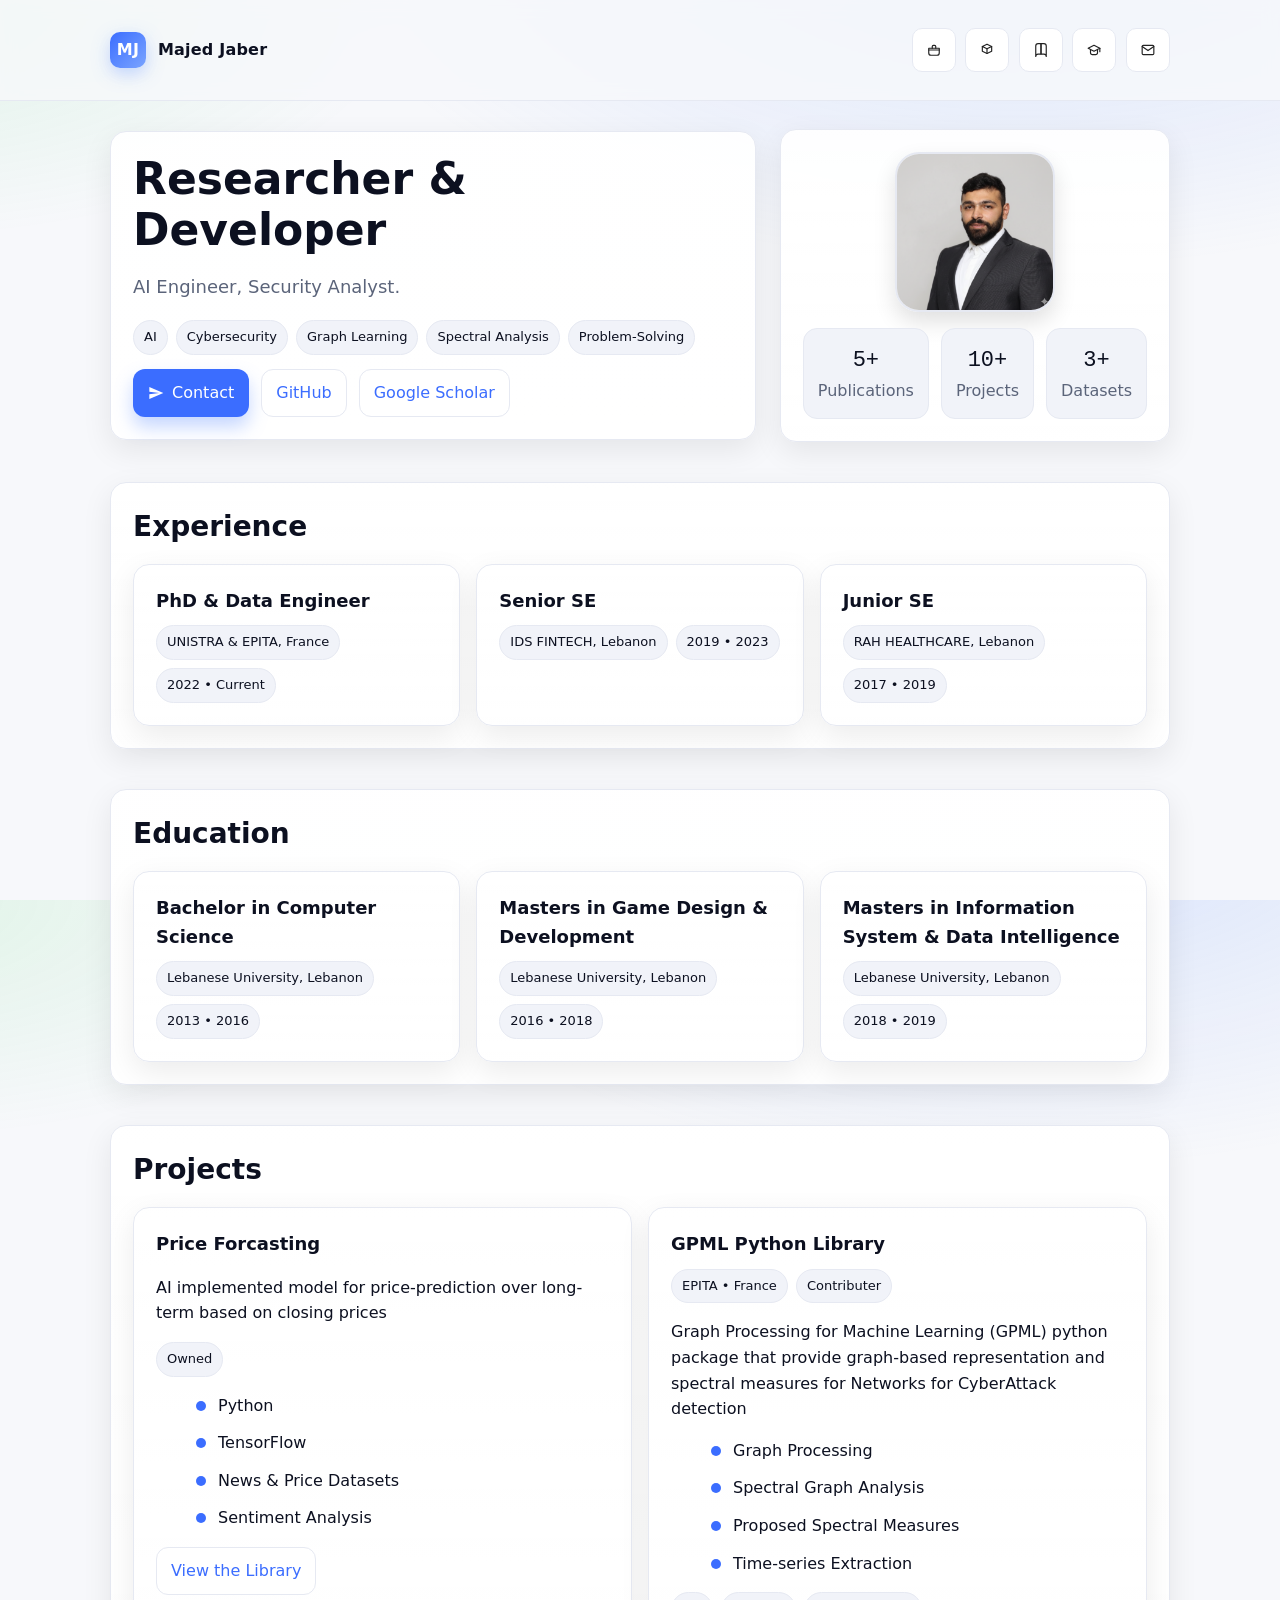
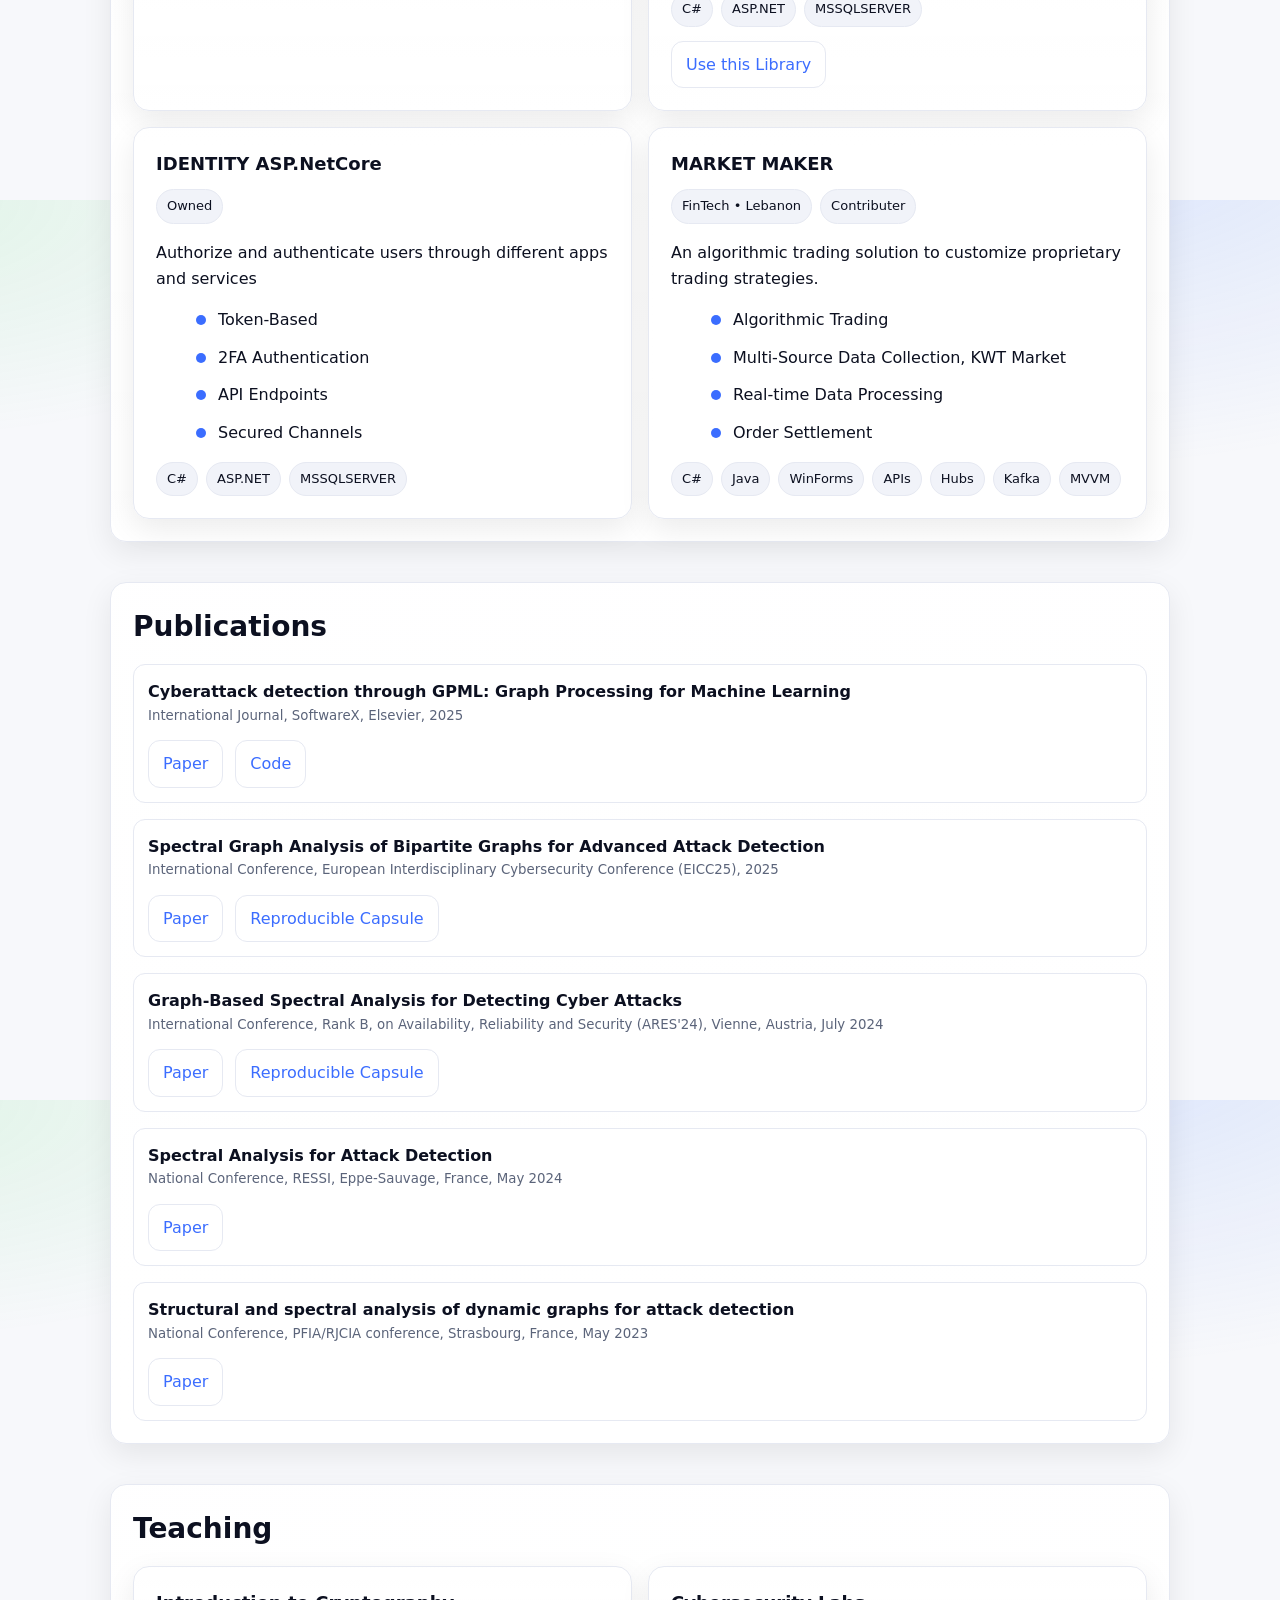
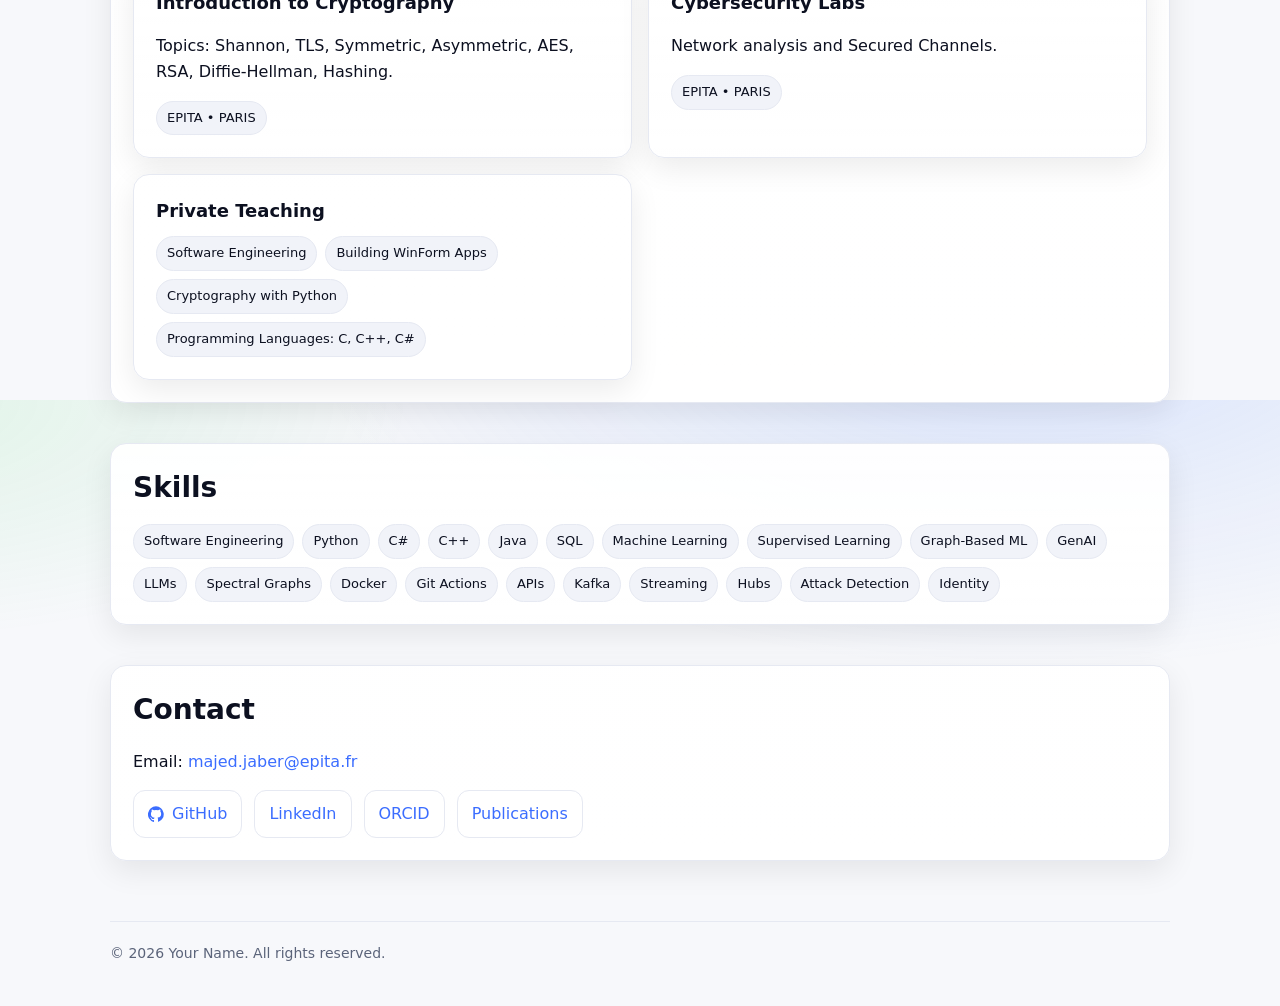
==== commit 4abcc42e: "Add location details to education and job cards" ====
--- a/index.html
+++ b/index.html
@@ -187,7 +187,7 @@
         <a class="btn" href="#teaching">Teaching</a>
         <a class="btn" href="#contact">Contact</a>-->
 		<nav class="nowrap icon-nav">
-		  <a class="btn icon-btn" href="#research" aria-label="Experience" title="Experience">
+		  <a class="btn icon-btn" href="#experience" aria-label="Experience" title="Experience">
 			<!-- briefcase -->
 			<svg viewBox="0 0 24 24" width="32" height="32" fill="none"
 				 stroke="currentColor" stroke-width="2" stroke-linecap="round" stroke-linejoin="round" aria-hidden="true">
@@ -283,14 +283,14 @@
 	  	<div class="card">
 		  <h3>PhD & Data Engineer</h3>
 		  <div class="chips">
-			<span class="chip">UNISTRA & EPITA</span>
+			<span class="chip">UNISTRA & EPITA, France</span>
 			<span class="chip">2022 • Current</span>
 		  </div>
 		</div> 
         <div class="card">
           <h3>Senior SE</h3>
           <div class="chips">
-            <span class="chip">IDS FINTECH</span>
+            <span class="chip">IDS FINTECH, Lebanon</span>
 		  	<span class="chip">2019 • 2023</span>
           </div>
         </div>
@@ -298,7 +298,7 @@
           <h3>Junior SE</h3>
           <!--<p>Model flows as graphs. Extract spectral features. Detect anomalies with classical ML.</p>-->
           <div class="chips">
-            <span class="chip">RAH HEALTHCARE</span>
+            <span class="chip">RAH HEALTHCARE, Lebanon</span>
 		  	<span class="chip">2017 • 2019</span>
           </div>
         </div>
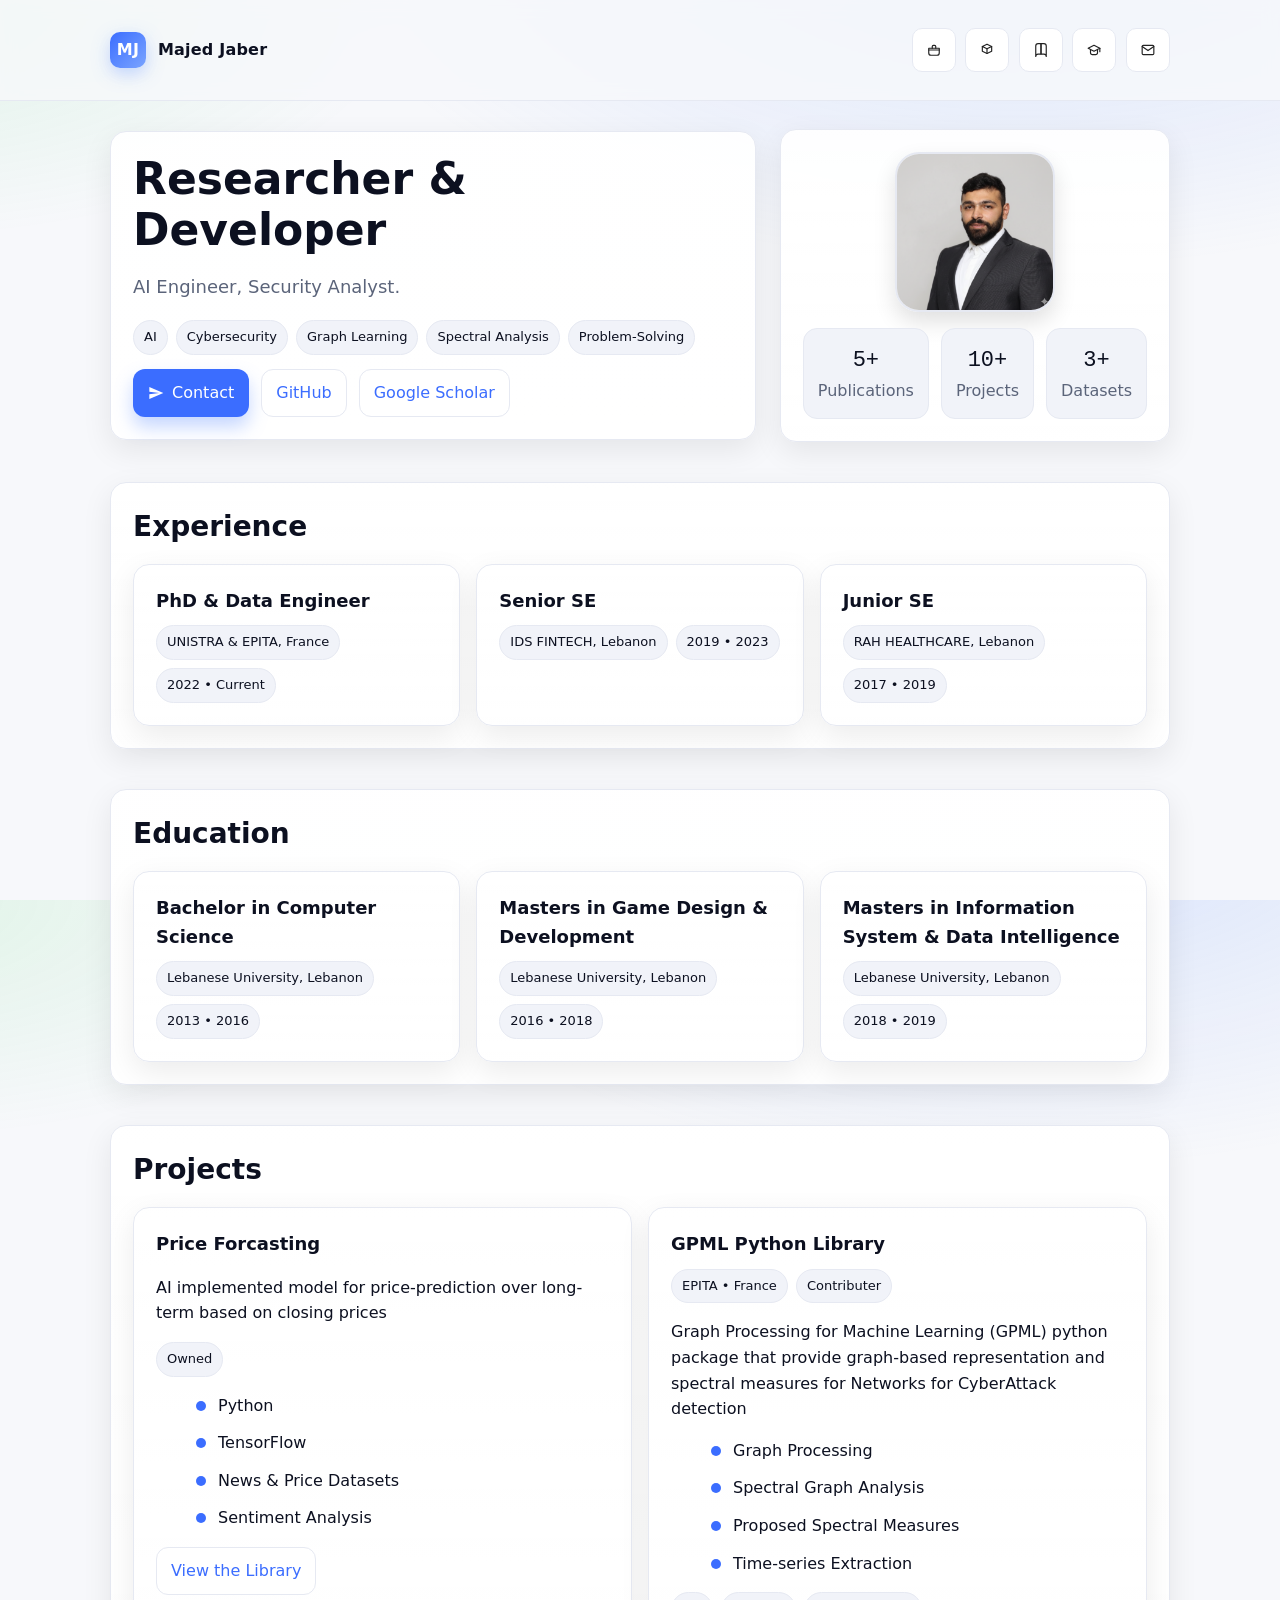
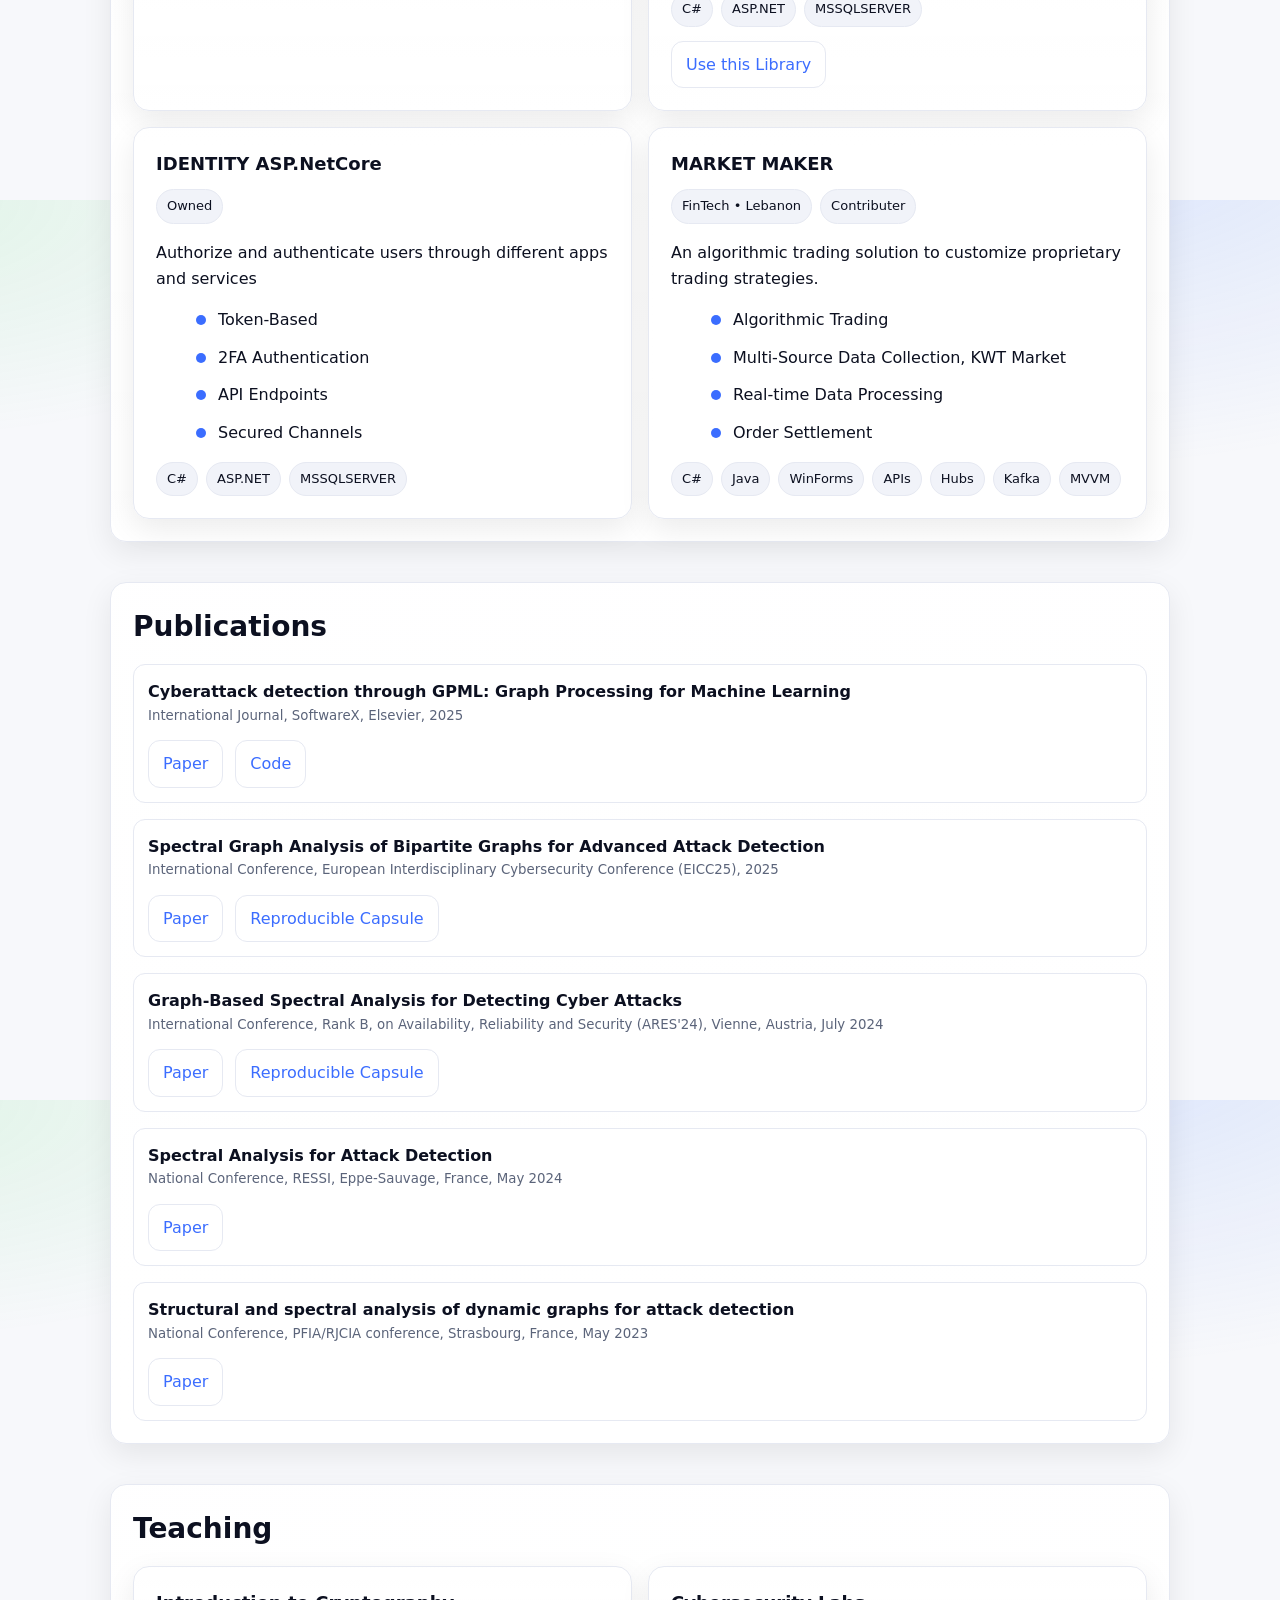
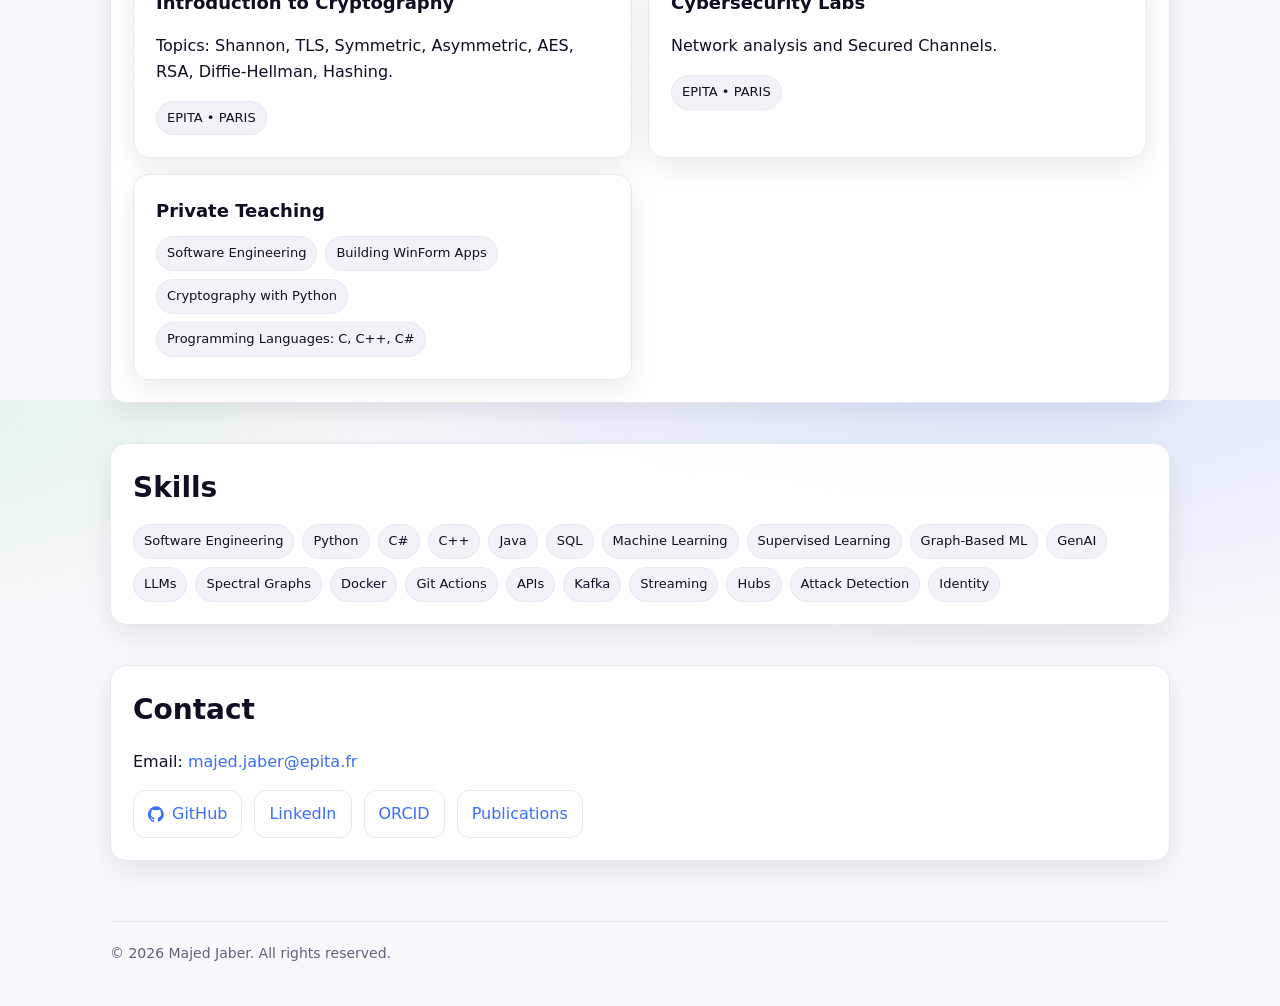
==== commit 39a3787a: "Update footer name to Majed Jaber" ====
--- a/index.html
+++ b/index.html
@@ -531,7 +531,7 @@
     </section>
 
     <p class="footer">
-      © <span id="y"></span> Your Name. All rights reserved.
+      © <span id="y"></span> Majed Jaber. All rights reserved.
     </p>
   </main>
 
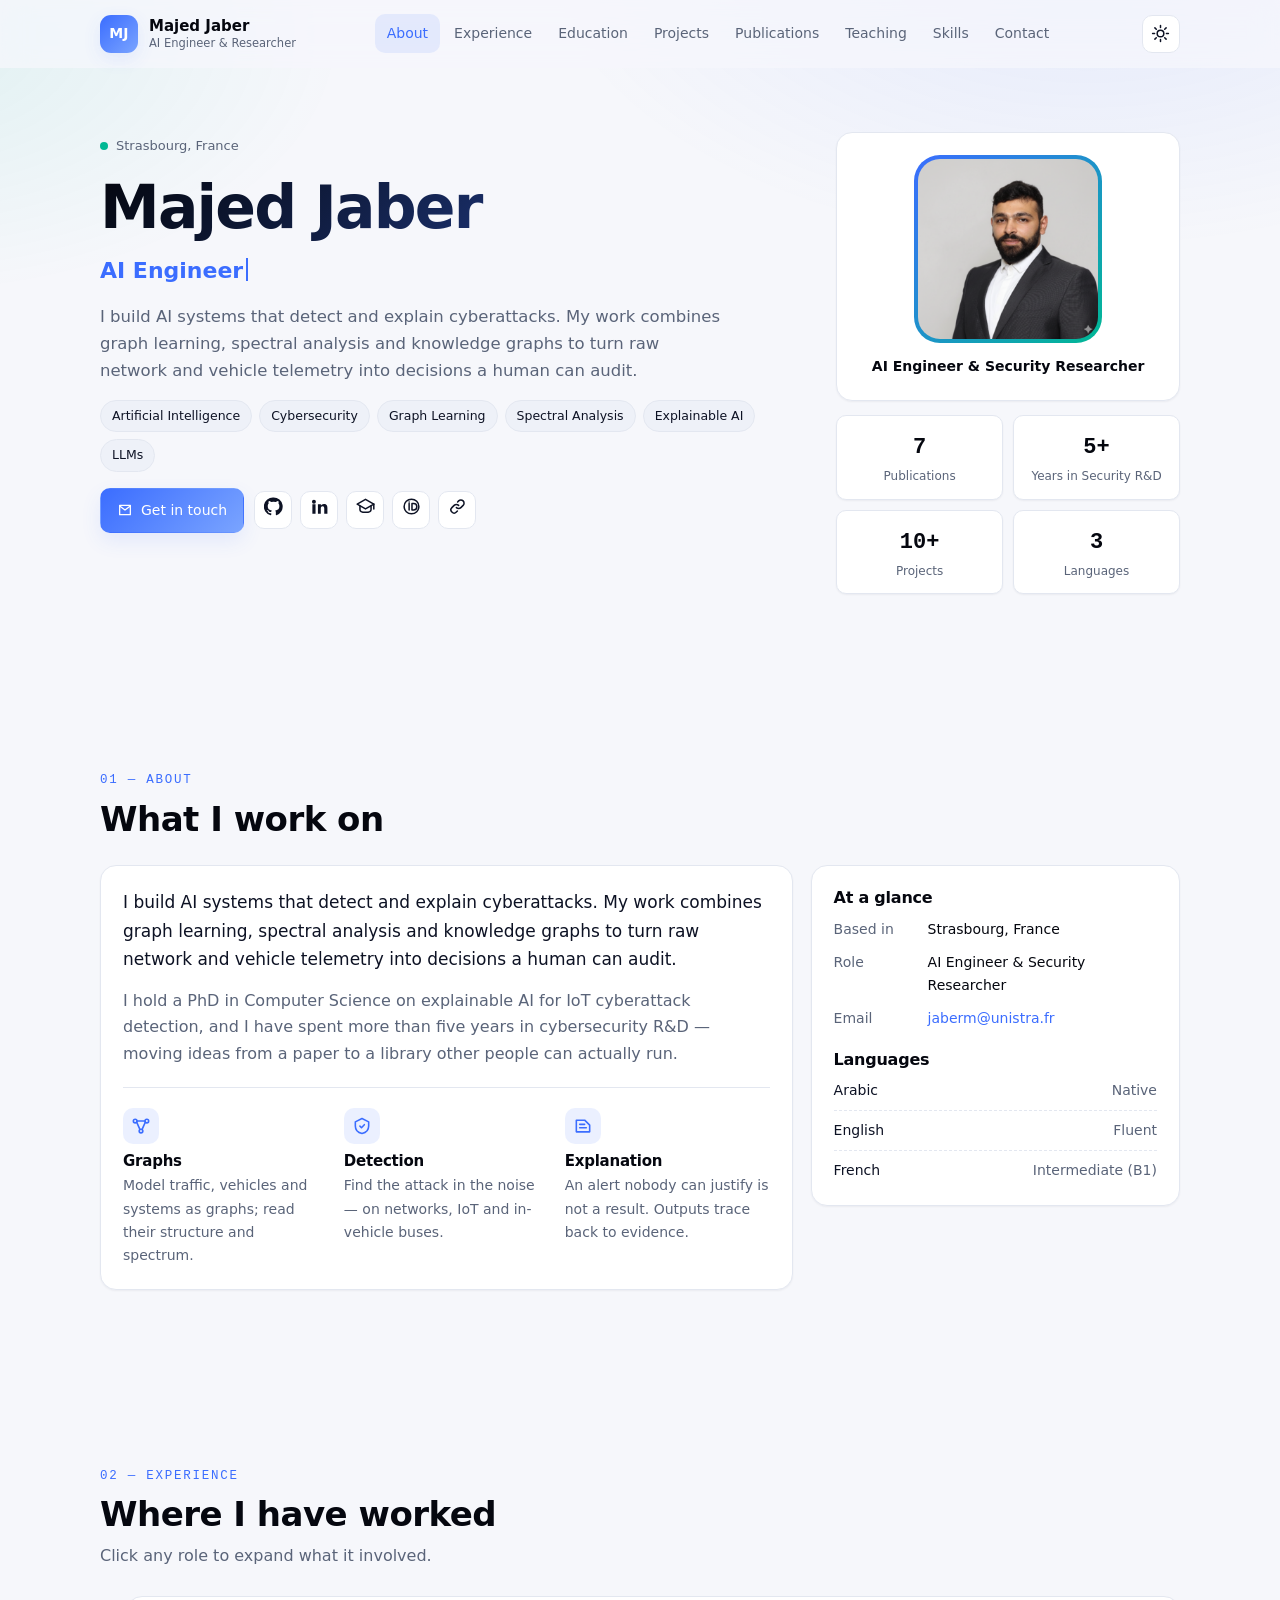
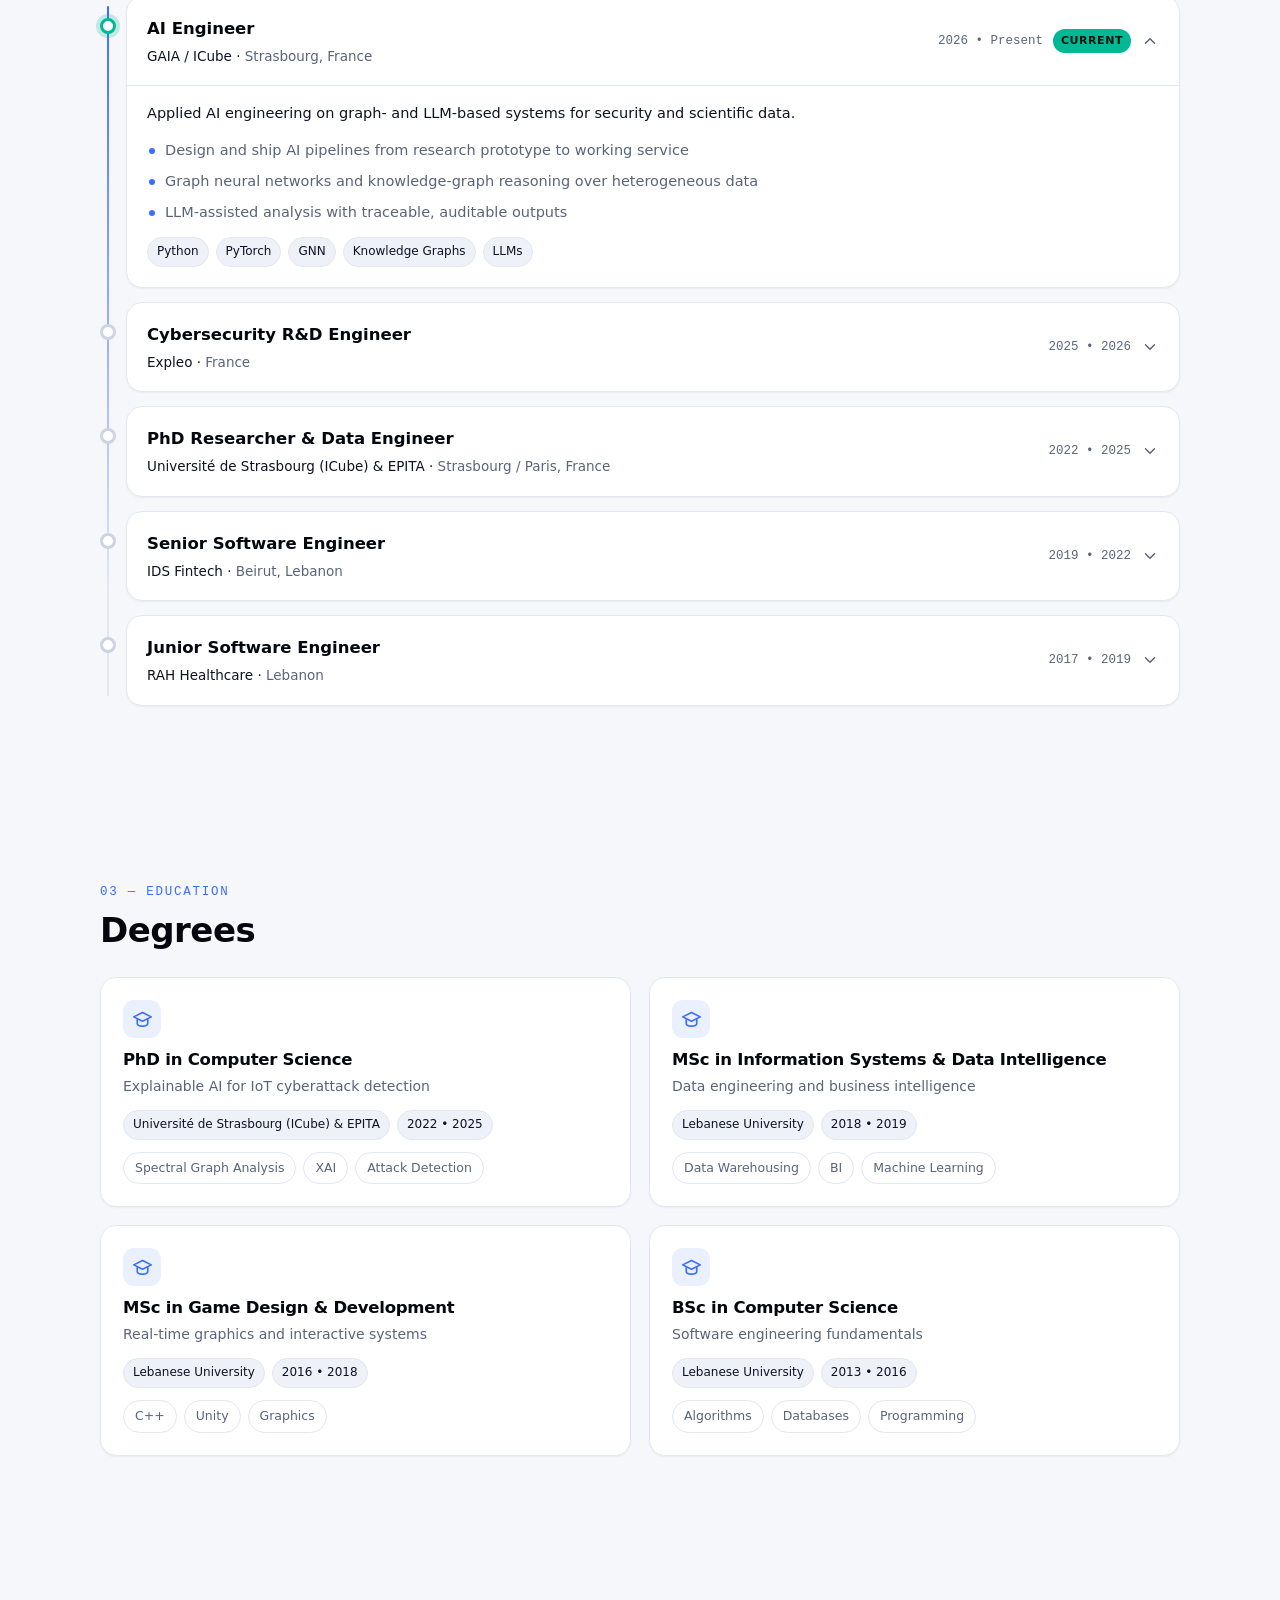
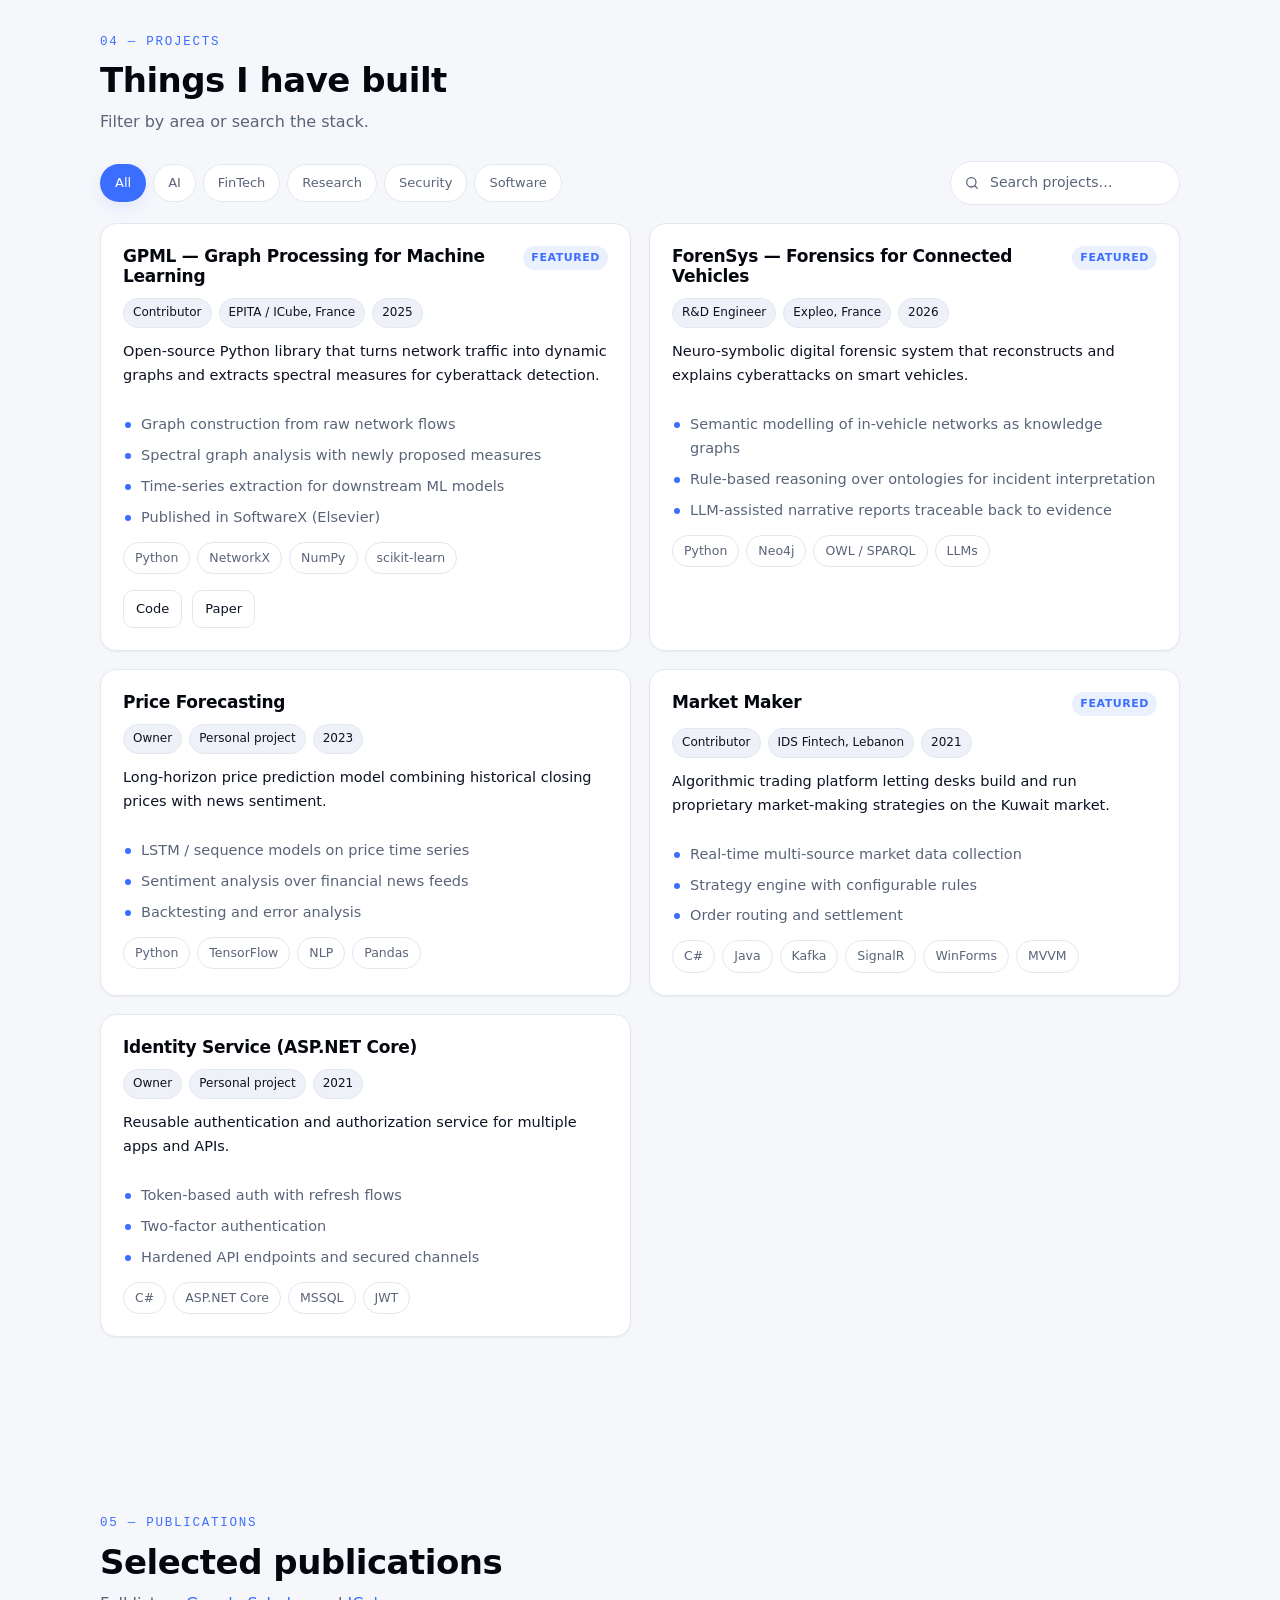
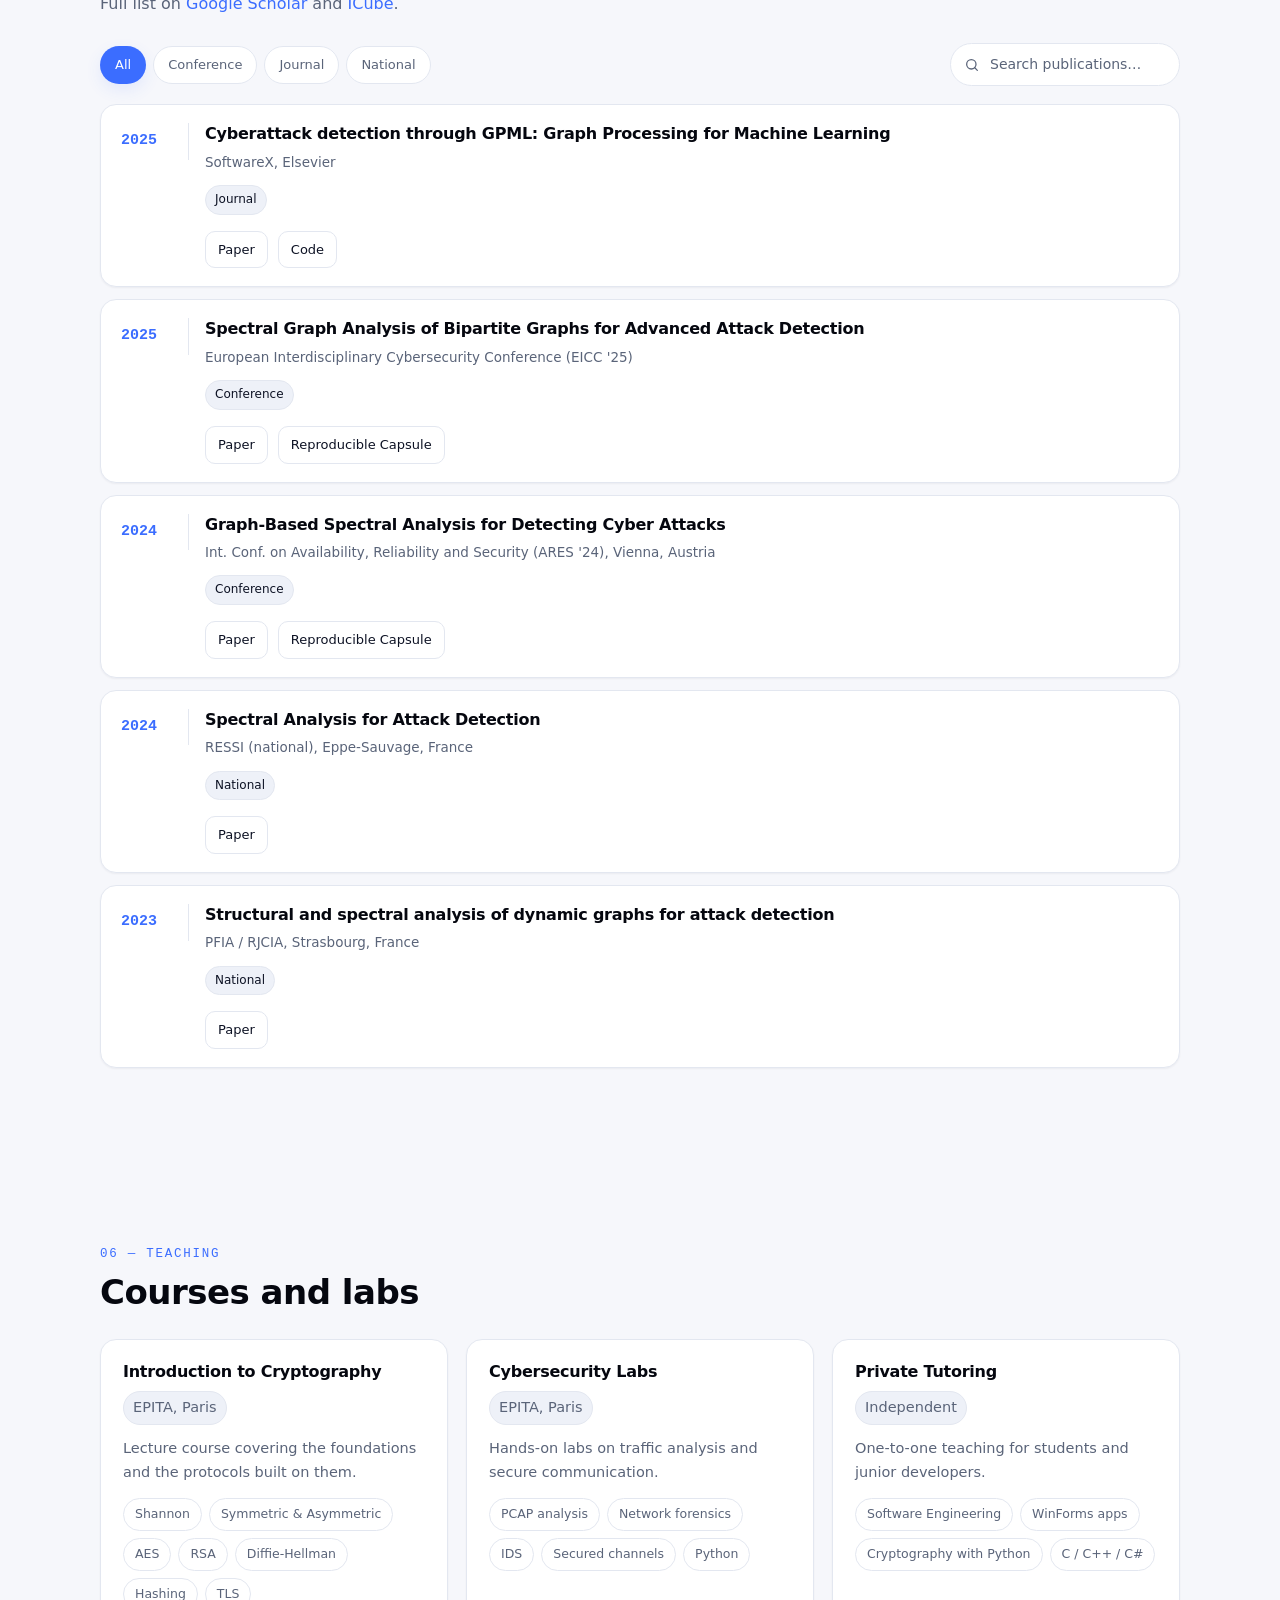
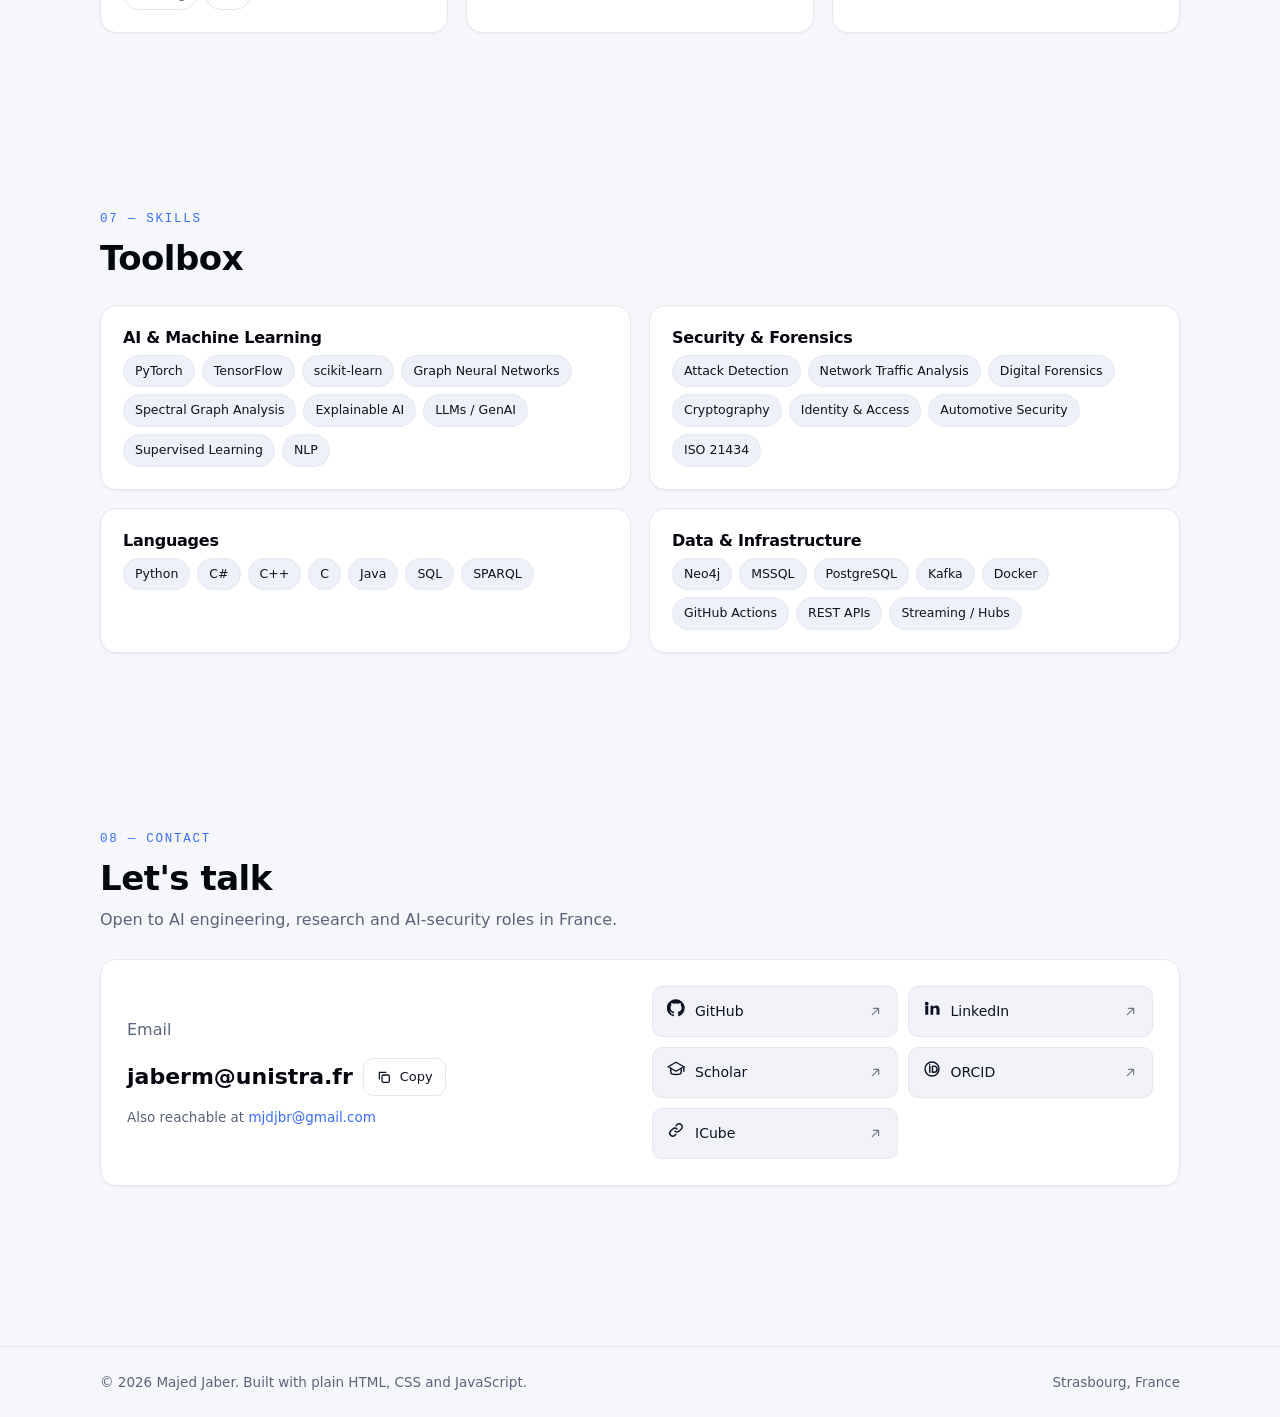
==== commit d393702b: "Add files via upload" ====
--- a/index.html
+++ b/index.html
@@ -1,543 +1,128 @@
 <!doctype html>
-<html lang="en">
+<html lang="en" data-theme="auto">
 <head>
   <meta charset="utf-8" />
   <meta name="viewport" content="width=device-width, initial-scale=1" />
-  <title>Majed Jaber</title>
+  <title>Majed Jaber — AI Engineer &amp; Security Researcher</title>
 
-  <!-- SEO / Social -->
-  <meta name="description" content="Researcher and developer. Focus: AI, cybersecurity, graph learning, digital forensics." />
-  <meta property="og:title" content="Your Name — Researcher & Developer" />
-  <meta property="og:description" content="Researcher and developer. Focus: AI, cybersecurity, graph learning, digital forensics." />
+  <meta name="description" content="Majed Jaber — AI Engineer and Security Researcher in Strasbourg, France. PhD in Computer Science. Graph learning, spectral analysis, explainable AI and digital forensics." />
+  <meta name="author" content="Majed Jaber" />
+  <link rel="canonical" href="https://majedjaber1996.github.io/" />
+
+  <meta property="og:title" content="Majed Jaber — AI Engineer &amp; Security Researcher" />
+  <meta property="og:description" content="PhD in Computer Science. Graph learning, spectral analysis, explainable AI and digital forensics." />
   <meta property="og:type" content="website" />
-  <meta property="og:url" content="https://your-username.github.io" />
-  <meta property="og:image" content="https://your-username.github.io/og-image.png" />
+  <meta property="og:url" content="https://majedjaber1996.github.io/" />
+  <meta property="og:image" content="https://majedjaber1996.github.io/profile.png" />
   <meta name="twitter:card" content="summary_large_image" />
 
-  <!-- Favicon (optional) -->
-  <link rel="icon" href="favicon.ico" />
+  <meta name="theme-color" content="#0b0f19" media="(prefers-color-scheme: dark)" />
+  <meta name="theme-color" content="#f7f8fb" media="(prefers-color-scheme: light)" />
 
-  <!-- Fonts (optional, system fonts by default) -->
-  <!-- <link href="https://fonts.googleapis.com/css2?family=Inter:wght@400;600;800&display=swap" rel="stylesheet"> -->
+  <link rel="icon" href="data:image/svg+xml,%3Csvg xmlns='http://www.w3.org/2000/svg' viewBox='0 0 64 64'%3E%3Crect width='64' height='64' rx='14' fill='%235b8cff'/%3E%3Ctext x='32' y='43' font-family='system-ui,sans-serif' font-size='28' font-weight='700' fill='white' text-anchor='middle'%3EMJ%3C/text%3E%3C/svg%3E" />
 
-  <style>
-    :root{
-      --bg: #0b0f19;
-      --panel: #0f1424;
-      --text: #e6e9f2;
-      --muted:#aab2c5;
-      --brand:#5b8cff;
-      --line:#1b233a;
-      --chip:#131a2e;
-      --ok:#30d158;
-      --warn:#ffd60a;
-    }
-    @media (prefers-color-scheme: light){
-      :root{
-        --bg:#f7f8fb;
-        --panel:#ffffff;
-        --text:#0c1020;
-        --muted:#5b647a;
-        --brand:#3b6dff;
-        --line:#e6e9f2;
-        --chip:#f1f3f9;
-      }
-    }
-    *{box-sizing:border-box}
-    html,body{height:100%}
-    body{
-      margin:0;
-      background:radial-gradient(1200px 600px at 80% -10%, rgba(91,140,255,.2), transparent 60%),
-                 radial-gradient(900px 400px at -10% 0, rgba(48,209,88,.12), transparent 60%),
-                 var(--bg);
-      color:var(--text);
-      font:16px/1.6 system-ui, -apple-system, Segoe UI, Roboto, "Helvetica Neue", Arial, "Noto Sans", "Apple Color Emoji","Segoe UI Emoji";
-    }
-    a{color:var(--brand); text-decoration:none}
-    a:hover{text-decoration:underline}
-    .wrap{max-width:1100px; margin-inline:auto; padding:28px 20px}
-    header{
-      position:sticky; top:0; backdrop-filter:saturate(180%) blur(8px);
-      background:color-mix(in srgb, var(--bg) 85%, transparent);
-      border-bottom:1px solid var(--line);
-      z-index:10;
-    }
-    .nav{display:flex; align-items:center; justify-content:space-between; gap:14px}
-    .brand{display:flex; align-items:center; gap:12px; font-weight:800; letter-spacing:.2px}
-    .brand .logo{
-      width:36px; height:36px; border-radius:10px; display:grid; place-items:center;
-      background:linear-gradient(135deg, var(--brand), #7aa4ff);
-      box-shadow:0 6px 18px rgba(91,140,255,.35);
-      color:white; font-weight:800;
-    }
-    .nav a.btn{padding:8px 14px; border:1px solid var(--line); border-radius:10px; background:var(--panel)}
-    .nav a.btn:hover{background:var(--chip)}
-    main{display:grid; gap:40px}
-    section{scroll-margin-top:90px}
-    .hero{
-      display:grid; align-items:center; gap:24px;
-      grid-template-columns: 1.3fr .7fr;
-    }
-    @media (max-width:900px){ .hero{grid-template-columns:1fr} }
-    .card{
-      background:linear-gradient(180deg, color-mix(in srgb, var(--panel) 96%, transparent) 0%, var(--panel) 100%);
-      border:1px solid var(--line); border-radius:16px; padding:22px;
-      box-shadow:0 10px 30px rgba(0,0,0,.08);
-    }
-    .kpis{display:grid; grid-template-columns:repeat(3,1fr); gap:12px}
-    .kpi{padding:14px; border-radius:14px; background:var(--chip); border:1px solid var(--line); text-align:center}
-    h1{font-size:clamp(28px, 4.8vw, 44px); line-height:1.15; margin:0}
-    h2{font-size:clamp(22px, 3.2vw, 28px); margin:0 0 14px}
-    h3{font-size:18px; margin:0 0 10px}
-    .muted{color:var(--muted)}
-    .grid{display:grid; gap:16px}
-    .grid.cols-2{grid-template-columns:repeat(2,1fr)}
-    .grid.cols-3{grid-template-columns:repeat(3,1fr)}
-    @media (max-width:900px){ .grid.cols-3{grid-template-columns:1fr} .grid.cols-2{grid-template-columns:1fr} }
-    .chips{display:flex; flex-wrap:wrap; gap:8px}
-    .chip{padding:6px 10px; border:1px solid var(--line); border-radius:999px; background:var(--chip); font-size:13px}
-    .list{display:grid; gap:12px}
-    .row{display:flex; gap:12px; align-items:flex-start}
-    .row .dot{width:10px; height:10px; margin-top:8px; border-radius:50%; background:var(--brand)}
-    .pub{padding:14px; border-radius:12px; border:1px solid var(--line); background:var(--panel)}
-    .pub small{display:block; color:var(--muted)}
-    .footer{border-top:1px solid var(--line); margin-top:20px; padding-top:20px; font-size:14px; color:var(--muted)}
-    .cta{
-      display:flex; flex-wrap:wrap; gap:12px; margin-top:14px
-    }
-    .btn{
-      padding:10px 14px; border-radius:12px; border:1px solid var(--line); background:var(--panel); text-decoration:none; display:inline-flex; align-items:center; gap:8px
-    }
-    .btn.primary{background:var(--brand); border-color:transparent; color:white; box-shadow:0 10px 18px rgba(91,140,255,.35)}
-    .btn.primary:hover{filter:brightness(1.05)}
-    .btn:hover{text-decoration:none}
-    .icon{width:16px; height:16px; display:inline-block}
-    .tagline{font-size:18px; color:var(--muted)}
-    .avatar{
-      width:160px; height:160px; border-radius:24px; object-fit:cover; border:2px solid var(--line); box-shadow:0 10px 22px rgba(0,0,0,.12)
-    }
-    .mono{font-family: ui-monospace, SFMono-Regular, Menlo, Monaco, Consolas, "Liberation Mono", "Courier New", monospace}
-    .nowrap{white-space:nowrap}
+  <link rel="preload" href="assets/css/style.css" as="style" />
+  <link rel="stylesheet" href="assets/css/style.css" />
 
-	  /* defaults = light mode */
-	:root{
-	  --icon-color: #222;          /* dark icons */
-	  --icon-hover-bg: rgba(0,0,0,.08);
-	  --icon-border: rgba(0,0,0,.08);
-	}
-	
-	/* auto-switch for users in dark mode */
-	@media (prefers-color-scheme: dark){
-	  :root{
-	    --icon-color: #fff;
-	    --icon-hover-bg: rgba(255,255,255,.12);
-	    --icon-border: rgba(255,255,255,.18);
-	  }
-	}
-	.icon-nav{ display:flex; gap:.6rem; }
-	
-	.icon-btn{
-	  display:inline-flex;
-	  align-items:center;
-	  justify-content:center;
-	  width:44px; height:44px;
-	  border-radius:10px;
-	  color: var(--icon-color);            /* <- use theme var */
-	  text-decoration:none;
-	  border: 1px solid var(--icon-border);/* optional for contrast */
-	  background: transparent;             /* or use a subtle chip bg */
-	}
-	
-	.icon-btn:hover{ background: var(--icon-hover-bg); }
-	.icon-btn svg{ display:block; }  
-
-
-  </style>
-
-  <!-- JSON-LD -->
   <script type="application/ld+json">
   {
-    "@context":"https://schema.org",
-    "@type":"Person",
-    "name":"Your Name",
-    "url":"https://majedjaber1996.github.io",
-    "jobTitle":"Researcher and Developer",
-    "affiliation":{"@type":"Organization","name":"Your Organization"},
-    "knowsAbout":[ "Artificial Intelligence", "Cybersecurity", "Graph Learning", "Digital Forensics" ],
-    "sameAs":[
-      "https://scholar.google.com/citations?user=XXXX",
-      "https://orcid.org/0000-0000-0000-0000",
-      "https://github.com/your-username",
-      "https://www.linkedin.com/in/your-handle"
+    "@context": "https://schema.org",
+    "@type": "Person",
+    "name": "Majed Jaber",
+    "url": "https://majedjaber1996.github.io/",
+    "image": "https://majedjaber1996.github.io/profile.png",
+    "jobTitle": "AI Engineer & Security Researcher",
+    "address": { "@type": "PostalAddress", "addressLocality": "Strasbourg", "addressCountry": "FR" },
+    "alumniOf": [
+      { "@type": "Organization", "name": "Université de Strasbourg" },
+      { "@type": "Organization", "name": "EPITA" },
+      { "@type": "Organization", "name": "Lebanese University" }
+    ],
+    "knowsAbout": ["Artificial Intelligence", "Cybersecurity", "Graph Learning", "Spectral Graph Analysis", "Explainable AI", "Digital Forensics"],
+    "sameAs": [
+      "https://scholar.google.com/citations?user=IiuFIiYAAAAJ",
+      "https://orcid.org/0009-0005-2882-4647",
+      "https://github.com/majedjaber1996",
+      "https://www.linkedin.com/in/majedjaber96"
     ]
   }
   </script>
 </head>
 <body>
-  <header>
-    <div class="wrap nav">
-      <div class="brand">
-        <div class="logo" aria-hidden="true">MJ</div>
-        <span>Majed Jaber</span>
+  <a class="skip-link" href="#hero">Skip to content</a>
+
+  <div class="scroll-progress" aria-hidden="true"><span id="progressBar"></span></div>
+
+  <!-- ================= HEADER ================= -->
+  <header class="site-header" id="siteHeader">
+    <div class="wrap header-inner">
+      <a class="brand" href="#hero">
+        <span class="brand-logo" aria-hidden="true">MJ</span>
+        <span class="brand-text">
+          <strong>Majed Jaber</strong>
+          <small class="muted">AI Engineer &amp; Researcher</small>
+        </span>
+      </a>
+
+      <nav class="main-nav" id="mainNav" aria-label="Sections">
+        <a href="#about"        data-nav="about">About</a>
+        <a href="#experience"   data-nav="experience">Experience</a>
+        <a href="#education"    data-nav="education">Education</a>
+        <a href="#projects"     data-nav="projects">Projects</a>
+        <a href="#publications" data-nav="publications">Publications</a>
+        <a href="#teaching"     data-nav="teaching">Teaching</a>
+        <a href="#skills"       data-nav="skills">Skills</a>
+        <a href="#contact"      data-nav="contact">Contact</a>
+        <span class="nav-indicator" id="navIndicator" aria-hidden="true"></span>
+      </nav>
+
+      <div class="header-actions">
+        <button class="icon-btn" id="themeToggle" type="button" aria-label="Switch theme" title="Switch theme">
+          <svg class="i-sun"  viewBox="0 0 24 24" aria-hidden="true"><circle cx="12" cy="12" r="4.2"/><path d="M12 2v2.5M12 19.5V22M2 12h2.5M19.5 12H22M4.9 4.9l1.8 1.8M17.3 17.3l1.8 1.8M19.1 4.9l-1.8 1.8M6.7 17.3l-1.8 1.8"/></svg>
+          <svg class="i-moon" viewBox="0 0 24 24" aria-hidden="true"><path d="M21 13.5A9 9 0 1 1 10.5 3a7.5 7.5 0 0 0 10.5 10.5z"/></svg>
+        </button>
+        <button class="icon-btn nav-toggle" id="navToggle" type="button" aria-label="Menu" aria-expanded="false">
+          <svg viewBox="0 0 24 24" aria-hidden="true"><path d="M4 7h16M4 12h16M4 17h16"/></svg>
+        </button>
       </div>
-      <!--<nav class="nowrap">
-        <a class="btn" href="#research">Experience</a>
-        <a class="btn" href="#projects">Projects</a>
-        <a class="btn" href="#publications">Publications</a>
-        <a class="btn" href="#teaching">Teaching</a>
-        <a class="btn" href="#contact">Contact</a>-->
-		<nav class="nowrap icon-nav">
-		  <a class="btn icon-btn" href="#experience" aria-label="Experience" title="Experience">
-			<!-- briefcase -->
-			<svg viewBox="0 0 24 24" width="32" height="32" fill="none"
-				 stroke="currentColor" stroke-width="2" stroke-linecap="round" stroke-linejoin="round" aria-hidden="true">
-			  <path d="M3 9h18v8a4 4 0 0 1-4 4H7a4 4 0 0 1-4-4V9z"/>
-			  <path d="M9 9V6a2 2 0 0 1 2-2h2a2 2 0 0 1 2 2v3"/>
-			  <path d="M3 12h18"/>
-			</svg>
-		  </a>
-
-		  <a class="btn icon-btn" href="#projects" aria-label="Projects" title="Projects">
-			<!-- cube -->
-			<svg viewBox="0 0 24 24" width="32" height="32" fill="none"
-				 stroke="currentColor" stroke-width="2" stroke-linecap="round" stroke-linejoin="round" aria-hidden="true">
-			  <path d="M12 2l8 4-8 4-8-4 8-4z"/>
-			  <path d="M20 6v8l-8 4-8-4V6"/>
-			  <path d="M12 10v8"/>
-			</svg>
-		  </a>
-
-		  <a class="btn icon-btn" href="#publications" aria-label="Publications" title="Publications">
-			<!-- book -->
-			<svg viewBox="0 0 24 24" width="32" height="32" fill="none"
-				 stroke="currentColor" stroke-width="2" stroke-linecap="round" stroke-linejoin="round" aria-hidden="true">
-			  <path d="M3 5a4 4 0 0 1 4-4h5v18H7a4 4 0 0 0-4 4V5z"/>
-			  <path d="M21 5a4 4 0 0 0-4-4h-5v18h5a4 4 0 0 1 4 4V5z"/>
-			</svg>
-		  </a>
-
-		  <a class="btn icon-btn" href="#teaching" aria-label="Teaching" title="Teaching">
-			<!-- graduation cap -->
-			<svg viewBox="0 0 24 24" width="32" height="32" fill="none"
-				 stroke="currentColor" stroke-width="2" stroke-linecap="round" stroke-linejoin="round" aria-hidden="true">
-			  <path d="M22 9l-10-5L2 9l10 5 10-5z"/>
-			  <path d="M6 12v5a6 3 0 0 0 12 0v-5"/>
-			  <path d="M22 9v6"/>
-			</svg>
-		  </a>
-
-		  <a class="btn icon-btn" href="#contact" aria-label="Contact" title="Contact">
-			<!-- envelope -->
-			<svg viewBox="0 0 24 24" width="32" height="32" fill="none"
-				 stroke="currentColor" stroke-width="2" stroke-linecap="round" stroke-linejoin="round" aria-hidden="true">
-			  <rect x="2" y="4" width="20" height="16" rx="2" ry="2"/>
-			  <path d="M22 6l-10 7L2 6"/>
-			</svg>
-		  </a>
-		</nav>
-      </nav>
     </div>
-	
   </header>
 
-  <main class="wrap">
-    <!-- HERO -->
-    <section class="hero">
-      <div class="card">
-        <h1>Researcher & Developer</h1>
-        <p class="tagline">AI Engineer, Security Analyst.</p>
-        <div class="chips" aria-label="Focus areas">
-          <span class="chip">AI</span>
-          <span class="chip">Cybersecurity</span>
-          <span class="chip">Graph Learning</span>
-          <span class="chip">Spectral Analysis</span>
-          <span class="chip">Problem-Solving</span>
-        </div>
-        <div class="cta">
-          <a class="btn primary" href="#contact" aria-label="Contact">
-            <!-- send icon -->
-            <svg class="icon" viewBox="0 0 24 24" fill="currentColor" aria-hidden="true"><path d="M2 21l21-9L2 3v7l15 2-15 2v7z"/></svg>
-            Contact
-          </a>
-          <!--<a class="btn" href="cv.pdf" target="_blank" rel="noopener">Download CV</a>-->
-          <a class="btn" href="https://github.com/majedjaber1996" target="_blank" rel="noopener">GitHub</a>
-          <a class="btn" href="https://scholar.google.com/citations?user=XXXX&user=IiuFIiYAAAAJ" target="_blank" rel="noopener">Google Scholar</a>
-        </div>
-      </div>
-      <div class="card" style="display:grid; place-items:center;">
-        <img class="avatar" src="profile.png" alt="Portrait of Your Name" />
-        <div class="kpis" style="margin-top:16px; width:100%;">
-          <div class="kpi"><div class="mono" style="font-size:22px;">5+</div><div class="muted">Publications</div></div>
-          <div class="kpi"><div class="mono" style="font-size:22px;">10+</div><div class="muted">Projects</div></div>
-          <div class="kpi"><div class="mono" style="font-size:22px;">3+</div><div class="muted">Datasets</div></div>
-        </div>
-      </div>
-    </section>
-
-    <!-- EXPERIENCE -->
-    <section id="experience" class="card">
-      <h2>Experience</h2>
-      <!--<p class="muted">I analyze signals on graphs and vehicle networks. I build rule-based reasoning with ontologies for incident interpretation.</p>-->
-
-      <div class="grid cols-3" style="margin-top:10px">
-	  	<div class="card">
-		  <h3>PhD & Data Engineer</h3>
-		  <div class="chips">
-			<span class="chip">UNISTRA & EPITA, France</span>
-			<span class="chip">2022 • Current</span>
-		  </div>
-		</div> 
-        <div class="card">
-          <h3>Senior SE</h3>
-          <div class="chips">
-            <span class="chip">IDS FINTECH, Lebanon</span>
-		  	<span class="chip">2019 • 2023</span>
-          </div>
-        </div>
-		<div class="card">
-          <h3>Junior SE</h3>
-          <!--<p>Model flows as graphs. Extract spectral features. Detect anomalies with classical ML.</p>-->
-          <div class="chips">
-            <span class="chip">RAH HEALTHCARE, Lebanon</span>
-		  	<span class="chip">2017 • 2019</span>
-          </div>
-        </div>
-      </div>
-    </section>
-
-	<!-- EDUCATION -->
-    <section id="education" class="card">
-      <h2>Education</h2>
-      <!--<p class="muted">I analyze signals on graphs and vehicle networks. I build rule-based reasoning with ontologies for incident interpretation.</p>-->
-
-      <div class="grid cols-3" style="margin-top:10px">
-	  	<div class="card">
-		  <h3>Bachelor in Computer Science</h3>
-		  <div class="chips">
-			<span class="chip">Lebanese University, Lebanon</span>
-			<span class="chip">2013 • 2016</span>
-		  </div>
-		</div> 
-        <div class="card">
-          <h3>Masters in Game Design & Development</h3>
-          <div class="chips">
-            <span class="chip">Lebanese University, Lebanon</span>
-		  	<span class="chip">2016 • 2018</span>
-          </div>
-        </div>
-		<div class="card">
-          <h3>Masters in Information System & Data Intelligence</h3>
-          <div class="chips">
-            <span class="chip">Lebanese University, Lebanon</span>
-		  	<span class="chip">2018 • 2019</span>
-          </div>
-        </div>
-      </div>
-    </section>
-	  
-    <!-- PROJECTS -->
-    <section id="projects" class="card">
-      <h2>Projects</h2>
-      <div class="grid cols-2">
-		
-		<article class="card">
-          <h3>Price Forcasting</h3>
-          <p>AI implemented model for price-prediction over long-term based on closing prices</p>
-		  <div class="chips">
-			<span class="chip">Owned</span>
-		  </div>
-          <ul class="list">
-            <li class="row"><span class="dot"></span><span>Python</span></li>
-			<li class="row"><span class="dot"></span><span>TensorFlow</span></li>
-            <li class="row"><span class="dot"></span><span>News & Price Datasets</span></li>
-			<li class="row"><span class="dot"></span><span>Sentiment Analysis</span></li>
-          </ul>
-          <div class="cta">
-            <a class="btn" href="https://github.com/lre-security-systems-team/gpml" target="_blank" rel="noopener">View the Library</a>
-          </div>
-        </article>
-		
-		<article class="card">
-		  <h3>GPML Python Library</h3> 
-		  <div class="chips">
-			<span class="chip">EPITA • France</span><span class="chip">Contributer</span>
-		  </div>
-		  <p>Graph Processing for Machine Learning (GPML) python package that provide graph-based representation and spectral measures for Networks for CyberAttack detection</p>
-		  <ul class="list">
-			<li class="row"><span class="dot"></span><span>Graph Processing</span></li>
-			<li class="row"><span class="dot"></span><span>Spectral Graph Analysis</span></li>
-			<li class="row"><span class="dot"></span><span>Proposed Spectral Measures</span></li>
-			<li class="row"><span class="dot"></span><span>Time-series Extraction</span></li>
-		  </ul>
-		  <div class="chips">
-			<span class="chip">C#</span><span class="chip">ASP.NET</span><span class="chip">MSSQLSERVER</span>
-		  </div>
-		   <div class="cta">
-            <a class="btn" href="https://github.com/lre-security-systems-team/gpml" target="_blank" rel="noopener">Use this Library</a>
-          </div>
-		</article>
-		
-		<article class="card">
-		  <h3>IDENTITY ASP.NetCore</h3> 
-		  <div class="chips">
-			<span class="chip">Owned</span>
-		  </div>
-		  <p>Authorize and authenticate users through different apps and services</p>
-		  <ul class="list">
-			<li class="row"><span class="dot"></span><span>Token-Based</span></li>
-			<li class="row"><span class="dot"></span><span>2FA Authentication</span></li>
-			<li class="row"><span class="dot"></span><span>API Endpoints</span></li>
-			<li class="row"><span class="dot"></span><span>Secured Channels</span></li>
-		  </ul>
-		  <div class="chips">
-			<span class="chip">C#</span><span class="chip">ASP.NET</span><span class="chip">MSSQLSERVER</span>
-		  </div>
-		</article>
-
-		
-        <article class="card">
-          <h3>MARKET MAKER</h3> 
-		  <div class="chips">
-			<span class="chip">FinTech • Lebanon</span><span class="chip">Contributer</span>
-          </div>
-          <p>An algorithmic trading solution to customize proprietary trading strategies.</p>
-          <ul class="list">
-            <li class="row"><span class="dot"></span><span>Algorithmic Trading</span></li>
-            <li class="row"><span class="dot"></span><span>Multi-Source Data Collection, KWT Market</span></li>
-			<li class="row"><span class="dot"></span><span>Real-time Data Processing</span></li>
-			<li class="row"><span class="dot"></span><span>Order Settlement</span></li>
-          </ul>
-		  <div class="chips">
-			<span class="chip">C#</span><span class="chip">Java</span><span class="chip">WinForms</span><span class="chip">APIs</span>
-			<span class="chip">Hubs</span><span class="chip">Kafka</span><span class="chip">MVVM</span>
-          </div> 
-          <!--<div class="cta">
-            <a class="btn" href="https://github.com/your-username/forensys" target="_blank" rel="noopener">Code</a>
-            <a class="btn" href="#" target="_blank" rel="noopener">Demo</a>
-            <a class="btn" href="#publications">Paper</a>
-          </div>-->
-		  
-        </article>
-      </div>
-    </section>
-
-    <!-- PUBLICATIONS -->
-    <section id="publications" class="card">
-      <h2>Publications</h2>
-      <div class="grid">
-        <div class="pub">
-          <strong>Cyberattack detection through GPML: Graph Processing for Machine Learning</strong>
-          <small>International Journal, SoftwareX, Elsevier, 2025</small>
-          <div class="cta">
-            <a class="btn" href="https://www.sciencedirect.com/science/article/pii/S2352711025002742" target="_blank" rel="noopener">Paper</a>
-            <a class="btn" href="https://github.com/lre-security-systems-team/gpml" target="_blank" rel="noopener">Code</a>
-          </div>
-        </div>
-        <div class="pub">
-          <strong>Spectral Graph Analysis of Bipartite Graphs for Advanced Attack Detection</strong>
-          <small>International Conference, European Interdisciplinary Cybersecurity Conference (EICC25), 2025</small>
-          <div class="cta">
-            <a class="btn" href="https://link.springer.com/chapter/10.1007/978-3-031-94855-8_16" target="_blank" rel="noopener">Paper</a>
-            <a class="btn" href="https://github.com/majedjaber1996/jaber.2025.eicc" target="_blank" rel="noopener">Reproducible Capsule</a>
-          </div>
-        </div>
-		<div class="pub">
-          <strong>Graph-Based Spectral Analysis for Detecting Cyber Attacks</strong>
-          <small>International Conference, Rank B, on Availability, Reliability and Security (ARES'24), Vienne, Austria, July 2024</small>
-          <div class="cta">
-            <a class="btn" href="https://dl.acm.org/doi/10.1145/3664476.3664498" target="_blank" rel="noopener">Paper</a>
-            <a class="btn" href="https://github.com/lre-security-systems-team/jaber.2024.ares.git" target="_blank" rel="noopener">Reproducible Capsule</a>
-          </div>
-        </div>
-		<div class="pub">
-          <strong>Spectral Analysis for Attack Detection</strong>
-          <small>National Conference, RESSI, Eppe-Sauvage, France, May 2024</small>
-          <div class="cta">
-            <a class="btn" href="https://publis.icube.unistra.fr/7-JBP24" target="_blank" rel="noopener">Paper</a>
-            <!--<a class="btn" href="https://github.com/lre-security-systems-team/jaber.2024.ares.git" target="_blank" rel="noopener">Reproducible Capsule</a>-->
-          </div>
-        </div>
-		<div class="pub">
-          <strong>Structural and spectral analysis of dynamic graphs for attack detection</strong>
-          <small>National Conference, PFIA/RJCIA conference, Strasbourg, France, May 2023</small>
-          <div class="cta">
-            <a class="btn" href="https://publis.icube.unistra.fr/5-JBP23" target="_blank" rel="noopener">Paper</a>
-            <!--<a class="btn" href="https://github.com/lre-security-systems-team/jaber.2024.ares.git" target="_blank" rel="noopener">Reproducible Capsule</a>-->
-          </div>
-        </div>
-      </div>
-    </section>
-
-    <!-- TEACHING -->
-    <section id="teaching" class="card">
-      <h2>Teaching</h2>
-      <div class="grid cols-2">
-        <div class="card">
-          <h3>Introduction to Cryptography</h3>
-          <p>Topics: Shannon, TLS, Symmetric, Asymmetric, AES, RSA, Diffie-Hellman, Hashing.</p>
-			<div class="chips">
-			  <!--<span class="chip">Course</span><span class="chip">Labs</span><span class="chip">Workshops</span>-->
-			  <span class="chip">EPITA • PARIS</span>
-			</div>
-        </div>
-        <div class="card">
-          <h3>Cybersecurity Labs</h3>
-          <p>Network analysis and Secured Channels.</p>
-          <div class="chips">
-            <!--<span class="chip">PCAP</span><span class="chip">IDS</span><span class="chip">Python</span>-->
-			<span class="chip">EPITA • PARIS</span>
-          </div>
-        </div>
-		<div class="card">
-          <h3>Private Teaching</h3>
-          <!--<p>Network analysis and Secured Channels.</p>-->
-          <div class="chips">
-            <!--<span class="chip">PCAP</span><span class="chip">IDS</span><span class="chip">Python</span>-->
-			<span class="chip">Software Engineering</span><span class="chip">Building WinForm Apps</span>
-			<span class="chip">Cryptography with Python</span><span class="chip">Programming Languages: C, C++, C#</span>
-          </div>
-        </div>
-      </div>
-    </section>
-
-    <!-- SKILLS -->
-    <section class="card">
-      <h2>Skills</h2>
-      <div class="chips">
-        <span class="chip">Software Engineering</span><span class="chip">Python</span><span class="chip">C#</span><span class="chip">C++</span>
-		<span class="chip">Java</span><span class="chip">SQL</span>
-        <span class="chip">Machine Learning</span><span class="chip">Supervised Learning</span><span class="chip">Graph-Based ML</span>
-		<span class="chip">GenAI</span><span class="chip">LLMs</span><span class="chip">Spectral Graphs</span>
-		<span class="chip">Docker</span><span class="chip">Git Actions</span><span class="chip">APIs</span>
-		<span class="chip">Kafka</span><span class="chip">Streaming</span><span class="chip">Hubs</span>
-		<span class="chip">Attack Detection</span><span class="chip">Identity</span>
-      </div>
-    </section>
-
-    <!-- CONTACT -->
-    <section id="contact" class="card">
-      <h2>Contact</h2>
-      <p>Email: <a href="mailto:majed.jaber@epita.fr">majed.jaber@epita.fr</a></p>
-      <div class="cta">
-        <a class="btn" href="https://github.com/majedjaber1996" target="_blank" rel="noopener">
-          <!-- github -->
-          <svg class="icon" viewBox="0 0 24 24" fill="currentColor" aria-hidden="true"><path d="M12 .5a12 12 0 0 0-3.79 23.4c.6.11.82-.26.82-.58v-2.26c-3.34.73-4.04-1.61-4.04-1.61-.55-1.39-1.35-1.76-1.35-1.76-1.1-.75.08-.73.08-.73 1.22.09 1.86 1.25 1.86 1.25 1.08 1.85 2.84 1.31 3.53 1 .11-.78.42-1.31.76-1.61-2.66-.3-5.47-1.34-5.47-5.96 0-1.32.47-2.4 1.24-3.25-.12-.3-.54-1.52.12-3.16 0 0 1.01-.32 3.3 1.24a11.5 11.5 0 0 1 6 0c2.29-1.56 3.3-1.24 3.3-1.24.66 1.64.24 2.86.12 3.16.77.85 1.24 1.93 1.24 3.25 0 4.63-2.81 5.66-5.49 5.96.43.37.81 1.1.81 2.23v3.3c0 .32.22.7.82.58A12 12 0 0 0 12 .5z"/></svg>
-          GitHub
-        </a>
-        <a class="btn" href="https://www.linkedin.com/in/majedjaber96" target="_blank" rel="noopener">LinkedIn</a>
-        <a class="btn" href="https://orcid.org/0009-0005-2882-4647" target="_blank" rel="noopener">ORCID</a>
-        <a class="btn" href="https://publis.icube.unistra.fr/?author=majed+jaber&allaut=or#hideMenu" target="_blank" rel="noopener">Publications</a>
-      </div>
-    </section>
-
-    <p class="footer">
-      © <span id="y"></span> Majed Jaber. All rights reserved.
-    </p>
+  <!-- ================= SECTIONS (loaded from /sections) ================= -->
+  <main id="main">
+    <div data-fragment="hero"         id="hero-slot"></div>
+    <div data-fragment="about"        id="about-slot"></div>
+    <div data-fragment="experience"   id="experience-slot"></div>
+    <div data-fragment="education"    id="education-slot"></div>
+    <div data-fragment="projects"     id="projects-slot"></div>
+    <div data-fragment="publications" id="publications-slot"></div>
+    <div data-fragment="teaching"     id="teaching-slot"></div>
+    <div data-fragment="skills"       id="skills-slot"></div>
+    <div data-fragment="contact"      id="contact-slot"></div>
   </main>
 
-  <script>
-    // set current year
-    document.getElementById('y').textContent = new Date().getFullYear();
-  </script>
+  <footer class="site-footer">
+    <div class="wrap footer-inner">
+      <p>© <span data-year></span> Majed Jaber. Built with plain HTML, CSS and JavaScript.</p>
+      <p class="muted">Strasbourg, France</p>
+    </div>
+  </footer>
+
+  <button class="to-top" id="toTop" type="button" aria-label="Back to top" title="Back to top">
+    <svg viewBox="0 0 24 24" aria-hidden="true"><path d="M12 19V5M5 12l7-7 7 7"/></svg>
+  </button>
+
+  <noscript>
+    <div class="wrap noscript">
+      <p><strong>JavaScript is disabled.</strong> This page loads its sections dynamically.
+      You can still reach everything here:
+      <a href="https://github.com/majedjaber1996">GitHub</a> ·
+      <a href="https://www.linkedin.com/in/majedjaber96">LinkedIn</a> ·
+      <a href="https://scholar.google.com/citations?user=IiuFIiYAAAAJ">Google Scholar</a> ·
+      <a href="mailto:jaberm@unistra.fr">jaberm@unistra.fr</a></p>
+    </div>
+  </noscript>
+
+  <script src="assets/js/app.js" type="module"></script>
 </body>
 </html>
--- a/assets/css/style.css
+++ b/assets/css/style.css
@@ -0,0 +1,951 @@
+/* =========================================================
+   Majed Jaber — portfolio
+   assets/css/style.css
+   Tokens → base → layout → components → sections → motion
+   ========================================================= */
+
+/* ---------- 1. Tokens (light is the base) ---------- */
+:root {
+  --bg:            #f6f7fb;
+  --bg-elev:       #ffffff;
+  --panel:         #ffffff;
+  --panel-2:       #f1f3f9;
+  --chip:          #eef1f8;
+  --text:          #0d1224;
+  --text-strong:   #05070f;
+  --muted:         #5a6479;
+  --line:          #e3e7f0;
+  --line-strong:   #ccd3e2;
+  --brand:         #3b6dff;
+  --brand-2:       #7aa4ff;
+  --brand-soft:    rgba(59, 109, 255, .10);
+  --accent:        #00b894;
+  --shadow-sm:     0 1px 2px rgba(12, 18, 40, .05);
+  --shadow:        0 8px 24px rgba(12, 18, 40, .07);
+  --shadow-lg:     0 18px 50px rgba(12, 18, 40, .12);
+  --radius:        16px;
+  --radius-sm:     10px;
+  --radius-lg:     22px;
+  --wrap:          1120px;
+  --header-h:      68px;
+  --font: "Inter", system-ui, -apple-system, "Segoe UI", Roboto, "Helvetica Neue", Arial, "Noto Sans", sans-serif;
+  --mono: ui-monospace, SFMono-Regular, Menlo, Monaco, Consolas, "Liberation Mono", monospace;
+  --ease: cubic-bezier(.22, .61, .36, 1);
+}
+
+/* dark palette, shared by explicit choice and by system preference */
+:root[data-theme="dark"],
+:root[data-theme="auto"] {
+  color-scheme: light;
+}
+
+@media (prefers-color-scheme: dark) {
+  :root[data-theme="auto"] {
+    --bg:          #0a0e18;
+    --bg-elev:     #0f1424;
+    --panel:       #111729;
+    --panel-2:     #161d33;
+    --chip:        #18203a;
+    --text:        #e6e9f2;
+    --text-strong: #ffffff;
+    --muted:       #9aa4bd;
+    --line:        #1e2740;
+    --line-strong: #2b3555;
+    --brand:       #6f9bff;
+    --brand-2:     #9dbaff;
+    --brand-soft:  rgba(111, 155, 255, .14);
+    --accent:      #34d399;
+    --shadow-sm:   0 1px 2px rgba(0, 0, 0, .4);
+    --shadow:      0 10px 30px rgba(0, 0, 0, .45);
+    --shadow-lg:   0 22px 60px rgba(0, 0, 0, .55);
+    color-scheme: dark;
+  }
+}
+
+:root[data-theme="dark"] {
+  --bg:          #0a0e18;
+  --bg-elev:     #0f1424;
+  --panel:       #111729;
+  --panel-2:     #161d33;
+  --chip:        #18203a;
+  --text:        #e6e9f2;
+  --text-strong: #ffffff;
+  --muted:       #9aa4bd;
+  --line:        #1e2740;
+  --line-strong: #2b3555;
+  --brand:       #6f9bff;
+  --brand-2:     #9dbaff;
+  --brand-soft:  rgba(111, 155, 255, .14);
+  --accent:      #34d399;
+  --shadow-sm:   0 1px 2px rgba(0, 0, 0, .4);
+  --shadow:      0 10px 30px rgba(0, 0, 0, .45);
+  --shadow-lg:   0 22px 60px rgba(0, 0, 0, .55);
+  color-scheme: dark;
+}
+
+/* ---------- 2. Base ---------- */
+* { box-sizing: border-box; }
+
+/* our .btn / .card rules use display:flex, which would beat the browser
+   default for [hidden] — keep hidden actually hidden */
+[hidden] { display: none !important; }
+
+html {
+  scroll-behavior: smooth;
+  -webkit-text-size-adjust: 100%;
+}
+
+body {
+  margin: 0;
+  background: var(--bg);
+  color: var(--text);
+  font-family: var(--font);
+  font-size: 16px;
+  line-height: 1.65;
+  -webkit-font-smoothing: antialiased;
+  overflow-x: hidden;
+}
+
+/* soft aurora behind everything */
+body::before {
+  content: "";
+  position: fixed;
+  inset: 0;
+  z-index: -1;
+  pointer-events: none;
+  background:
+    radial-gradient(900px 520px at 85% -8%,  var(--brand-soft), transparent 62%),
+    radial-gradient(720px 420px at -8% 4%,   rgba(0, 184, 148, .09), transparent 62%);
+}
+
+img { max-width: 100%; display: block; }
+
+a {
+  color: var(--brand);
+  text-decoration: none;
+  transition: color .18s var(--ease), opacity .18s var(--ease);
+}
+a:hover { text-decoration: underline; }
+
+h1, h2, h3, h4 {
+  color: var(--text-strong);
+  line-height: 1.2;
+  margin: 0;
+  letter-spacing: -.015em;
+}
+
+p { margin: 0 0 .9em; }
+p:last-child { margin-bottom: 0; }
+
+ul, ol { margin: 0; padding: 0; list-style: none; }
+
+button {
+  font: inherit;
+  color: inherit;
+  cursor: pointer;
+}
+
+:focus-visible {
+  outline: 2px solid var(--brand);
+  outline-offset: 3px;
+  border-radius: 6px;
+}
+
+svg { fill: none; stroke: currentColor; stroke-width: 1.9; stroke-linecap: round; stroke-linejoin: round; }
+
+.muted  { color: var(--muted); }
+.small  { font-size: 13.5px; }
+.mono   { font-family: var(--mono); }
+
+.skip-link {
+  position: absolute;
+  left: -9999px;
+  top: 8px;
+  z-index: 100;
+  background: var(--panel);
+  border: 1px solid var(--line);
+  padding: 10px 14px;
+  border-radius: var(--radius-sm);
+}
+.skip-link:focus { left: 12px; }
+
+/* ---------- 3. Layout ---------- */
+.wrap {
+  width: 100%;
+  max-width: var(--wrap);
+  margin-inline: auto;
+  padding-inline: 20px;
+}
+
+.section {
+  padding-block: clamp(48px, 7vw, 88px);
+  scroll-margin-top: calc(var(--header-h) + 18px);
+}
+.section + .section { padding-top: 0; }
+
+.section-head { margin-bottom: 26px; max-width: 720px; }
+
+.section-kicker {
+  font-family: var(--mono);
+  font-size: 12.5px;
+  letter-spacing: .14em;
+  text-transform: uppercase;
+  color: var(--brand);
+  margin-bottom: 8px;
+}
+
+.section-title { font-size: clamp(24px, 3.4vw, 34px); }
+.section-sub { margin-top: 8px; }
+
+.grid { display: grid; gap: 18px; }
+.grid.cols-2 { grid-template-columns: repeat(2, minmax(0, 1fr)); }
+.grid.cols-3 { grid-template-columns: repeat(3, minmax(0, 1fr)); }
+
+@media (max-width: 960px) { .grid.cols-3 { grid-template-columns: repeat(2, minmax(0, 1fr)); } }
+@media (max-width: 700px) {
+  .grid.cols-2, .grid.cols-3 { grid-template-columns: minmax(0, 1fr); }
+}
+
+/* ---------- 4. Header / nav ---------- */
+.scroll-progress {
+  position: fixed;
+  inset-inline: 0;
+  top: 0;
+  height: 3px;
+  z-index: 60;
+  background: transparent;
+}
+.scroll-progress span {
+  display: block;
+  height: 100%;
+  width: 0%;
+  background: linear-gradient(90deg, var(--brand), var(--accent));
+  transition: width .1s linear;
+}
+
+.site-header {
+  position: sticky;
+  top: 0;
+  z-index: 50;
+  height: var(--header-h);
+  display: flex;
+  align-items: center;
+  background: color-mix(in srgb, var(--bg) 78%, transparent);
+  backdrop-filter: blur(14px) saturate(180%);
+  border-bottom: 1px solid transparent;
+  transition: border-color .25s var(--ease), box-shadow .25s var(--ease);
+}
+.site-header.is-stuck {
+  border-bottom-color: var(--line);
+  box-shadow: var(--shadow-sm);
+}
+
+.header-inner {
+  display: flex;
+  align-items: center;
+  justify-content: space-between;
+  gap: 16px;
+}
+
+.brand {
+  display: flex;
+  align-items: center;
+  gap: 11px;
+  color: var(--text-strong);
+  flex-shrink: 0;
+}
+.brand:hover { text-decoration: none; }
+
+.brand-logo {
+  width: 38px; height: 38px;
+  display: grid; place-items: center;
+  border-radius: 11px;
+  background: linear-gradient(135deg, var(--brand), var(--brand-2));
+  color: #fff;
+  font-weight: 800;
+  font-size: 14px;
+  letter-spacing: .02em;
+  box-shadow: 0 6px 18px var(--brand-soft);
+}
+
+.brand-text { display: flex; flex-direction: column; line-height: 1.25; }
+.brand-text strong { font-size: 15px; }
+.brand-text small { font-size: 11.5px; }
+
+.main-nav {
+  position: relative;
+  display: flex;
+  align-items: center;
+  gap: 2px;
+}
+.main-nav a {
+  position: relative;
+  padding: 8px 12px;
+  border-radius: var(--radius-sm);
+  font-size: 14px;
+  font-weight: 500;
+  color: var(--muted);
+  white-space: nowrap;
+}
+.main-nav a:hover { color: var(--text-strong); background: var(--chip); text-decoration: none; }
+.main-nav a.is-active { color: var(--brand); background: var(--brand-soft); }
+
+.header-actions { display: flex; align-items: center; gap: 8px; }
+
+.icon-btn {
+  width: 38px; height: 38px;
+  display: inline-grid; place-items: center;
+  border-radius: var(--radius-sm);
+  border: 1px solid var(--line);
+  background: var(--panel);
+  color: var(--text);
+  transition: background .18s var(--ease), transform .18s var(--ease), border-color .18s var(--ease);
+}
+.icon-btn:hover { background: var(--chip); border-color: var(--line-strong); text-decoration: none; transform: translateY(-1px); }
+.icon-btn svg { width: 19px; height: 19px; }
+
+#themeToggle .i-moon { display: none; }
+:root[data-theme="dark"] #themeToggle .i-sun  { display: none; }
+:root[data-theme="dark"] #themeToggle .i-moon { display: block; }
+@media (prefers-color-scheme: dark) {
+  :root[data-theme="auto"] #themeToggle .i-sun  { display: none; }
+  :root[data-theme="auto"] #themeToggle .i-moon { display: block; }
+}
+
+.nav-toggle { display: none; }
+
+@media (max-width: 1024px) {
+  .nav-toggle { display: inline-grid; }
+  .brand-text small { display: none; }
+  .main-nav {
+    position: fixed;
+    inset-inline: 12px;
+    top: calc(var(--header-h) + 6px);
+    flex-direction: column;
+    align-items: stretch;
+    gap: 2px;
+    padding: 10px;
+    background: var(--panel);
+    border: 1px solid var(--line);
+    border-radius: var(--radius);
+    box-shadow: var(--shadow-lg);
+    opacity: 0;
+    transform: translateY(-10px) scale(.99);
+    pointer-events: none;
+    transition: opacity .2s var(--ease), transform .2s var(--ease);
+  }
+  .main-nav.is-open { opacity: 1; transform: none; pointer-events: auto; }
+  .main-nav a { padding: 11px 14px; font-size: 15px; }
+}
+
+/* ---------- 5. Cards, chips, buttons ---------- */
+.card {
+  background: var(--panel);
+  border: 1px solid var(--line);
+  border-radius: var(--radius);
+  padding: 22px;
+  box-shadow: var(--shadow-sm);
+  transition: border-color .2s var(--ease), box-shadow .25s var(--ease), transform .25s var(--ease);
+}
+
+.card-title {
+  font-size: 16px;
+  margin-bottom: 10px;
+}
+.card-title + .chips { margin-top: -2px; }
+
+.chips {
+  display: flex;
+  flex-wrap: wrap;
+  gap: 7px;
+  margin: 12px 0 0;
+}
+.chips:empty { display: none; }
+
+.chip {
+  padding: 5px 11px;
+  font-size: 12.5px;
+  border-radius: 999px;
+  background: var(--chip);
+  border: 1px solid var(--line);
+  color: var(--text);
+  white-space: nowrap;
+}
+.chip-sm { font-size: 12px; padding: 4px 9px; }
+.chip-ghost { background: transparent; color: var(--muted); }
+.chip-inline { display: inline-block; margin: 0 0 12px; }
+
+.badge {
+  font-size: 11px;
+  font-weight: 700;
+  letter-spacing: .05em;
+  text-transform: uppercase;
+  padding: 3px 8px;
+  border-radius: 999px;
+  background: var(--accent);
+  color: #04150f;
+  white-space: nowrap;
+}
+.badge-soft { background: var(--brand-soft); color: var(--brand); }
+
+.cta-row {
+  display: flex;
+  flex-wrap: wrap;
+  align-items: center;
+  gap: 10px;
+  margin-top: 16px;
+}
+.cta-row:empty { display: none; }
+
+.btn {
+  display: inline-flex;
+  align-items: center;
+  gap: 8px;
+  padding: 10px 16px;
+  border-radius: var(--radius-sm);
+  border: 1px solid var(--line);
+  background: var(--panel);
+  color: var(--text);
+  font-size: 14px;
+  font-weight: 500;
+  transition: background .18s var(--ease), transform .18s var(--ease), border-color .18s var(--ease), box-shadow .18s var(--ease);
+}
+.btn:hover {
+  text-decoration: none;
+  background: var(--chip);
+  border-color: var(--line-strong);
+  transform: translateY(-1px);
+}
+.btn .i { width: 16px; height: 16px; }
+.btn-sm { padding: 7px 12px; font-size: 13px; }
+
+.btn-primary {
+  background: linear-gradient(135deg, var(--brand), var(--brand-2));
+  border-color: transparent;
+  color: #fff;
+  box-shadow: 0 8px 20px var(--brand-soft);
+}
+.btn-primary:hover { filter: brightness(1.06); background: linear-gradient(135deg, var(--brand), var(--brand-2)); }
+
+.bullets { display: grid; gap: 7px; margin: 12px 0 0; }
+.bullets li {
+  position: relative;
+  padding-left: 18px;
+  font-size: 14.5px;
+  color: var(--muted);
+}
+.bullets li::before {
+  content: "";
+  position: absolute;
+  left: 2px; top: .62em;
+  width: 6px; height: 6px;
+  border-radius: 50%;
+  background: var(--brand);
+}
+
+.empty-state {
+  margin-top: 18px;
+  padding: 26px;
+  text-align: center;
+  color: var(--muted);
+  border: 1px dashed var(--line-strong);
+  border-radius: var(--radius);
+}
+
+/* ---------- 6. Hero ---------- */
+.hero { padding-top: clamp(36px, 6vw, 64px); }
+
+.hero-grid {
+  display: grid;
+  grid-template-columns: minmax(0, 1.35fr) minmax(0, .65fr);
+  gap: 22px;
+  align-items: start;
+}
+@media (max-width: 900px) { .hero-grid { grid-template-columns: minmax(0, 1fr); } }
+
+.eyebrow {
+  display: inline-flex;
+  align-items: center;
+  gap: 8px;
+  font-size: 13px;
+  color: var(--muted);
+  margin-bottom: 14px;
+}
+.pulse {
+  width: 8px; height: 8px;
+  border-radius: 50%;
+  background: var(--accent);
+  box-shadow: 0 0 0 0 var(--accent);
+  animation: pulse 2.4s infinite;
+}
+@keyframes pulse {
+  0%   { box-shadow: 0 0 0 0 color-mix(in srgb, var(--accent) 60%, transparent); }
+  70%  { box-shadow: 0 0 0 9px transparent; }
+  100% { box-shadow: 0 0 0 0 transparent; }
+}
+
+.hero-title {
+  font-size: clamp(34px, 6.4vw, 60px);
+  letter-spacing: -.03em;
+  background: linear-gradient(135deg, var(--text-strong), color-mix(in srgb, var(--brand) 70%, var(--text-strong)));
+  -webkit-background-clip: text;
+  background-clip: text;
+  color: transparent;
+}
+
+.hero-typed {
+  margin: 10px 0 14px;
+  font-size: clamp(17px, 2.4vw, 22px);
+  font-weight: 600;
+  color: var(--brand);
+  min-height: 1.6em;
+}
+.typed-caret {
+  display: inline-block;
+  width: 2px;
+  height: 1.05em;
+  margin-left: 3px;
+  vertical-align: -.16em;
+  background: var(--brand);
+  animation: blink 1s steps(1) infinite;
+}
+@keyframes blink { 50% { opacity: 0; } }
+
+.hero-summary {
+  font-size: 16.5px;
+  color: var(--muted);
+  max-width: 60ch;
+}
+
+.social-row { display: flex; gap: 8px; }
+
+.hero-aside { display: grid; gap: 14px; }
+
+.avatar-card { display: grid; justify-items: center; gap: 12px; text-align: center; }
+
+.avatar-ring {
+  padding: 4px;
+  border-radius: 26px;
+  background: linear-gradient(135deg, var(--brand), var(--accent));
+}
+.avatar {
+  width: 100%;
+  max-width: 180px;
+  aspect-ratio: 1;
+  object-fit: cover;
+  border-radius: 22px;
+  background: var(--panel-2);
+}
+.avatar-role { font-size: 14px; font-weight: 600; color: var(--text-strong); margin: 0; }
+
+.stats {
+  display: grid;
+  grid-template-columns: repeat(2, minmax(0, 1fr));
+  gap: 10px;
+}
+.stat {
+  display: grid;
+  gap: 2px;
+  padding: 14px 12px;
+  text-align: center;
+  background: var(--panel);
+  border: 1px solid var(--line);
+  border-radius: var(--radius-sm);
+  box-shadow: var(--shadow-sm);
+}
+.stat-value {
+  font-family: var(--mono);
+  font-size: 22px;
+  font-weight: 700;
+  color: var(--text-strong);
+}
+.stat-label { font-size: 12px; color: var(--muted); line-height: 1.35; }
+
+/* ---------- 7. About ---------- */
+.about-grid {
+  display: grid;
+  grid-template-columns: minmax(0, 1.5fr) minmax(0, .8fr);
+  gap: 18px;
+  align-items: start;
+}
+@media (max-width: 900px) { .about-grid { grid-template-columns: minmax(0, 1fr); } }
+
+.lede { font-size: 17px; color: var(--text); }
+
+.about-pillars {
+  display: grid;
+  grid-template-columns: repeat(3, minmax(0, 1fr));
+  gap: 16px;
+  margin-top: 20px;
+  padding-top: 20px;
+  border-top: 1px solid var(--line);
+}
+@media (max-width: 700px) { .about-pillars { grid-template-columns: minmax(0, 1fr); } }
+
+.pillar h3 { font-size: 15px; margin: 8px 0 4px; }
+.pillar p { font-size: 14px; margin: 0; }
+.pillar-icon {
+  display: inline-grid;
+  place-items: center;
+  width: 36px; height: 36px;
+  border-radius: 10px;
+  background: var(--brand-soft);
+  color: var(--brand);
+}
+.pillar-icon svg { width: 20px; height: 20px; }
+
+.facts { display: grid; gap: 10px; margin: 0 0 20px; }
+.facts > div { display: grid; grid-template-columns: 84px 1fr; gap: 10px; font-size: 14px; }
+.facts dt { color: var(--muted); }
+.facts dd { margin: 0; color: var(--text-strong); overflow-wrap: anywhere; }
+
+.lang-list { display: grid; gap: 8px; }
+.lang-list li {
+  display: flex;
+  justify-content: space-between;
+  gap: 12px;
+  font-size: 14px;
+  padding-bottom: 8px;
+  border-bottom: 1px dashed var(--line);
+}
+.lang-list li:last-child { border-bottom: 0; padding-bottom: 0; }
+
+/* ---------- 8. Timeline (experience) ---------- */
+.timeline {
+  position: relative;
+  display: grid;
+  gap: 14px;
+  padding-left: 26px;
+}
+.timeline::before {
+  content: "";
+  position: absolute;
+  left: 7px; top: 10px; bottom: 10px;
+  width: 2px;
+  background: linear-gradient(var(--brand), var(--line) 85%);
+  border-radius: 2px;
+}
+.timeline-item { position: relative; }
+.timeline-dot {
+  position: absolute;
+  left: -26px; top: 22px;
+  width: 16px; height: 16px;
+  border-radius: 50%;
+  background: var(--panel);
+  border: 3px solid var(--line-strong);
+}
+.timeline-dot.is-current {
+  border-color: var(--accent);
+  box-shadow: 0 0 0 4px color-mix(in srgb, var(--accent) 22%, transparent);
+}
+
+.timeline-card { padding: 0; overflow: hidden; }
+.timeline-card:hover { border-color: var(--line-strong); box-shadow: var(--shadow); }
+
+.timeline-head {
+  width: 100%;
+  display: flex;
+  align-items: center;
+  justify-content: space-between;
+  gap: 14px;
+  padding: 18px 20px;
+  background: none;
+  border: 0;
+  text-align: left;
+}
+.timeline-headings { display: grid; gap: 3px; min-width: 0; }
+.timeline-role { font-size: 16.5px; font-weight: 650; color: var(--text-strong); }
+.timeline-org { font-size: 13.5px; color: var(--text); }
+
+.timeline-meta { display: flex; align-items: center; gap: 10px; flex-shrink: 0; }
+.period {
+  font-family: var(--mono);
+  font-size: 12.5px;
+  color: var(--muted);
+  white-space: nowrap;
+}
+.chev { width: 18px; height: 18px; color: var(--muted); transition: transform .25s var(--ease); }
+[aria-expanded="true"] .chev { transform: rotate(180deg); }
+
+.timeline-body { padding: 0 20px 20px; border-top: 1px solid var(--line); padding-top: 16px; }
+.timeline-body > p { font-size: 14.5px; color: var(--text); }
+
+@media (max-width: 620px) {
+  .timeline-head { flex-direction: column; align-items: flex-start; gap: 10px; }
+  .timeline-meta { width: 100%; justify-content: space-between; }
+}
+
+/* ---------- 9. Education ---------- */
+.edu-card:hover { transform: translateY(-2px); box-shadow: var(--shadow); border-color: var(--line-strong); }
+.edu-icon {
+  display: inline-grid;
+  place-items: center;
+  width: 38px; height: 38px;
+  border-radius: 11px;
+  background: var(--brand-soft);
+  color: var(--brand);
+  margin-bottom: 12px;
+}
+.edu-icon svg { width: 21px; height: 21px; }
+.edu-degree { font-size: 16.5px; }
+.edu-field { font-size: 14px; margin: 5px 0 0; }
+
+/* ---------- 10. Toolbar (filters + search) ---------- */
+.toolbar {
+  display: flex;
+  flex-wrap: wrap;
+  align-items: center;
+  justify-content: space-between;
+  gap: 12px;
+  margin-bottom: 18px;
+}
+
+.filters { display: flex; flex-wrap: wrap; gap: 7px; }
+
+.pill {
+  padding: 7px 14px;
+  font-size: 13px;
+  font-weight: 500;
+  border-radius: 999px;
+  border: 1px solid var(--line);
+  background: var(--panel);
+  color: var(--muted);
+  transition: all .18s var(--ease);
+}
+.pill:hover { color: var(--text-strong); border-color: var(--line-strong); }
+.pill.is-active {
+  background: var(--brand);
+  border-color: transparent;
+  color: #fff;
+  box-shadow: 0 6px 16px var(--brand-soft);
+}
+
+.search {
+  display: flex;
+  align-items: center;
+  gap: 8px;
+  padding: 8px 13px;
+  border-radius: 999px;
+  border: 1px solid var(--line);
+  background: var(--panel);
+  min-width: 230px;
+  transition: border-color .18s var(--ease), box-shadow .18s var(--ease);
+}
+.search:focus-within { border-color: var(--brand); box-shadow: 0 0 0 3px var(--brand-soft); }
+.search svg { width: 16px; height: 16px; color: var(--muted); flex-shrink: 0; }
+.search input {
+  flex: 1;
+  min-width: 0;
+  border: 0;
+  outline: 0;
+  background: none;
+  color: var(--text);
+  font: inherit;
+  font-size: 14px;
+}
+.search input::placeholder { color: var(--muted); }
+
+/* ---------- 11. Projects ---------- */
+.project-card {
+  display: flex;
+  flex-direction: column;
+  position: relative;
+  overflow: hidden;
+}
+.project-card::after {
+  content: "";
+  position: absolute;
+  inset-inline: 0; top: 0;
+  height: 3px;
+  background: linear-gradient(90deg, var(--brand), var(--accent));
+  transform: scaleX(0);
+  transform-origin: left;
+  transition: transform .35s var(--ease);
+}
+.project-card:hover::after { transform: scaleX(1); }
+.project-card:hover { transform: translateY(-3px); box-shadow: var(--shadow); border-color: var(--line-strong); }
+
+.project-top {
+  display: flex;
+  align-items: flex-start;
+  justify-content: space-between;
+  gap: 12px;
+}
+.project-title { font-size: 17px; }
+.project-card > p { font-size: 14.5px; color: var(--text); margin-top: 12px; }
+.project-card .cta-row { margin-top: auto; padding-top: 16px; }
+
+.is-hidden { display: none !important; }
+
+/* ---------- 12. Publications ---------- */
+.pub-list { display: grid; gap: 12px; }
+
+.pub-card {
+  display: grid;
+  grid-template-columns: 68px minmax(0, 1fr);
+  gap: 16px;
+  align-items: start;
+  padding: 18px 20px;
+}
+.pub-card:hover { border-color: var(--line-strong); box-shadow: var(--shadow); }
+
+.pub-year {
+  font-family: var(--mono);
+  font-size: 15px;
+  font-weight: 700;
+  color: var(--brand);
+  padding: 6px 0;
+  border-right: 1px solid var(--line);
+}
+.pub-title { font-size: 16px; line-height: 1.35; }
+.pub-venue { font-size: 13.5px; margin: 6px 0 0; }
+
+@media (max-width: 620px) {
+  .pub-card { grid-template-columns: minmax(0, 1fr); gap: 8px; }
+  .pub-year { border-right: 0; padding: 0; }
+}
+
+/* ---------- 13. Teaching / skills ---------- */
+.teach-card:hover, .skill-group:hover {
+  transform: translateY(-2px);
+  box-shadow: var(--shadow);
+  border-color: var(--line-strong);
+}
+.teach-card > p { font-size: 14.5px; color: var(--muted); }
+.skill-group .chip:hover { border-color: var(--brand); color: var(--brand); }
+
+/* ---------- 14. Contact ---------- */
+.contact-card {
+  display: grid;
+  grid-template-columns: minmax(0, 1fr) minmax(0, 1fr);
+  gap: 24px;
+  align-items: center;
+  padding: 26px;
+}
+@media (max-width: 800px) { .contact-card { grid-template-columns: minmax(0, 1fr); } }
+
+.email-row { display: flex; flex-wrap: wrap; align-items: center; gap: 10px; margin: 4px 0 10px; }
+.email-link {
+  font-size: clamp(17px, 2.4vw, 22px);
+  font-weight: 650;
+  color: var(--text-strong);
+  overflow-wrap: anywhere;
+}
+.email-link:hover { color: var(--brand); text-decoration: none; }
+
+.contact-links { display: grid; grid-template-columns: repeat(2, minmax(0, 1fr)); gap: 10px; }
+@media (max-width: 480px) { .contact-links { grid-template-columns: minmax(0, 1fr); } }
+
+.link-tile {
+  display: flex;
+  align-items: center;
+  gap: 10px;
+  padding: 12px 14px;
+  border-radius: var(--radius-sm);
+  border: 1px solid var(--line);
+  background: var(--panel-2);
+  color: var(--text);
+  font-size: 14px;
+  font-weight: 500;
+  transition: all .18s var(--ease);
+}
+.link-tile:hover {
+  text-decoration: none;
+  border-color: var(--brand);
+  color: var(--brand);
+  transform: translateX(2px);
+}
+.link-tile svg { width: 18px; height: 18px; }
+.link-tile .arrow { width: 15px; height: 15px; margin-left: auto; opacity: .55; }
+
+/* ---------- 15. Footer / to-top / noscript ---------- */
+.site-footer {
+  margin-top: clamp(40px, 6vw, 72px);
+  border-top: 1px solid var(--line);
+  padding-block: 24px;
+  font-size: 13.5px;
+  color: var(--muted);
+}
+.footer-inner {
+  display: flex;
+  flex-wrap: wrap;
+  align-items: center;
+  justify-content: space-between;
+  gap: 8px;
+}
+.footer-inner p { margin: 0; }
+
+.to-top {
+  position: fixed;
+  right: 18px; bottom: 18px;
+  z-index: 45;
+  width: 42px; height: 42px;
+  display: grid; place-items: center;
+  border-radius: 50%;
+  border: 1px solid var(--line);
+  background: var(--panel);
+  color: var(--text);
+  box-shadow: var(--shadow);
+  opacity: 0;
+  transform: translateY(10px) scale(.9);
+  pointer-events: none;
+  transition: all .25s var(--ease);
+}
+.to-top.is-visible { opacity: 1; transform: none; pointer-events: auto; }
+.to-top:hover { background: var(--brand); border-color: transparent; color: #fff; }
+.to-top svg { width: 19px; height: 19px; }
+
+.noscript {
+  padding: 40px 20px;
+  text-align: center;
+}
+
+/* ---------- 16. Motion ---------- */
+.reveal {
+  opacity: 0;
+  transform: translateY(18px);
+  transition: opacity .6s var(--ease), transform .6s var(--ease);
+}
+.reveal.is-in { opacity: 1; transform: none; }
+.reveal[data-delay="1"] { transition-delay: .08s; }
+.reveal[data-delay="2"] { transition-delay: .16s; }
+.reveal[data-delay="3"] { transition-delay: .24s; }
+
+.frag-loading {
+  min-height: 160px;
+  border-radius: var(--radius);
+  background: linear-gradient(100deg, var(--panel) 30%, var(--panel-2) 50%, var(--panel) 70%);
+  background-size: 220% 100%;
+  animation: shimmer 1.3s infinite linear;
+  margin: 20px;
+}
+@keyframes shimmer { to { background-position: -220% 0; } }
+
+.frag-error {
+  margin: 20px;
+  padding: 16px 18px;
+  border: 1px dashed var(--line-strong);
+  border-radius: var(--radius);
+  color: var(--muted);
+  font-size: 14px;
+}
+
+@media (prefers-reduced-motion: reduce) {
+  html { scroll-behavior: auto; }
+  *, *::before, *::after {
+    animation-duration: .001ms !important;
+    animation-iteration-count: 1 !important;
+    transition-duration: .001ms !important;
+  }
+  .reveal { opacity: 1; transform: none; }
+}
+
+/* ---------- 17. Print ---------- */
+@media print {
+  .site-header, .to-top, .toolbar, .scroll-progress, .site-footer { display: none !important; }
+  body::before { display: none; }
+  body { background: #fff; color: #000; }
+  .card { break-inside: avoid; box-shadow: none; border-color: #ccc; }
+  .timeline-body { display: block !important; }
+  .reveal { opacity: 1 !important; transform: none !important; }
+}
--- a/assets/css/style.css
+++ b/assets/css/style.css
@@ -0,0 +1,951 @@
+/* =========================================================
+   Majed Jaber — portfolio
+   assets/css/style.css
+   Tokens → base → layout → components → sections → motion
+   ========================================================= */
+
+/* ---------- 1. Tokens (light is the base) ---------- */
+:root {
+  --bg:            #f6f7fb;
+  --bg-elev:       #ffffff;
+  --panel:         #ffffff;
+  --panel-2:       #f1f3f9;
+  --chip:          #eef1f8;
+  --text:          #0d1224;
+  --text-strong:   #05070f;
+  --muted:         #5a6479;
+  --line:          #e3e7f0;
+  --line-strong:   #ccd3e2;
+  --brand:         #3b6dff;
+  --brand-2:       #7aa4ff;
+  --brand-soft:    rgba(59, 109, 255, .10);
+  --accent:        #00b894;
+  --shadow-sm:     0 1px 2px rgba(12, 18, 40, .05);
+  --shadow:        0 8px 24px rgba(12, 18, 40, .07);
+  --shadow-lg:     0 18px 50px rgba(12, 18, 40, .12);
+  --radius:        16px;
+  --radius-sm:     10px;
+  --radius-lg:     22px;
+  --wrap:          1120px;
+  --header-h:      68px;
+  --font: "Inter", system-ui, -apple-system, "Segoe UI", Roboto, "Helvetica Neue", Arial, "Noto Sans", sans-serif;
+  --mono: ui-monospace, SFMono-Regular, Menlo, Monaco, Consolas, "Liberation Mono", monospace;
+  --ease: cubic-bezier(.22, .61, .36, 1);
+}
+
+/* dark palette, shared by explicit choice and by system preference */
+:root[data-theme="dark"],
+:root[data-theme="auto"] {
+  color-scheme: light;
+}
+
+@media (prefers-color-scheme: dark) {
+  :root[data-theme="auto"] {
+    --bg:          #0a0e18;
+    --bg-elev:     #0f1424;
+    --panel:       #111729;
+    --panel-2:     #161d33;
+    --chip:        #18203a;
+    --text:        #e6e9f2;
+    --text-strong: #ffffff;
+    --muted:       #9aa4bd;
+    --line:        #1e2740;
+    --line-strong: #2b3555;
+    --brand:       #6f9bff;
+    --brand-2:     #9dbaff;
+    --brand-soft:  rgba(111, 155, 255, .14);
+    --accent:      #34d399;
+    --shadow-sm:   0 1px 2px rgba(0, 0, 0, .4);
+    --shadow:      0 10px 30px rgba(0, 0, 0, .45);
+    --shadow-lg:   0 22px 60px rgba(0, 0, 0, .55);
+    color-scheme: dark;
+  }
+}
+
+:root[data-theme="dark"] {
+  --bg:          #0a0e18;
+  --bg-elev:     #0f1424;
+  --panel:       #111729;
+  --panel-2:     #161d33;
+  --chip:        #18203a;
+  --text:        #e6e9f2;
+  --text-strong: #ffffff;
+  --muted:       #9aa4bd;
+  --line:        #1e2740;
+  --line-strong: #2b3555;
+  --brand:       #6f9bff;
+  --brand-2:     #9dbaff;
+  --brand-soft:  rgba(111, 155, 255, .14);
+  --accent:      #34d399;
+  --shadow-sm:   0 1px 2px rgba(0, 0, 0, .4);
+  --shadow:      0 10px 30px rgba(0, 0, 0, .45);
+  --shadow-lg:   0 22px 60px rgba(0, 0, 0, .55);
+  color-scheme: dark;
+}
+
+/* ---------- 2. Base ---------- */
+* { box-sizing: border-box; }
+
+/* our .btn / .card rules use display:flex, which would beat the browser
+   default for [hidden] — keep hidden actually hidden */
+[hidden] { display: none !important; }
+
+html {
+  scroll-behavior: smooth;
+  -webkit-text-size-adjust: 100%;
+}
+
+body {
+  margin: 0;
+  background: var(--bg);
+  color: var(--text);
+  font-family: var(--font);
+  font-size: 16px;
+  line-height: 1.65;
+  -webkit-font-smoothing: antialiased;
+  overflow-x: hidden;
+}
+
+/* soft aurora behind everything */
+body::before {
+  content: "";
+  position: fixed;
+  inset: 0;
+  z-index: -1;
+  pointer-events: none;
+  background:
+    radial-gradient(900px 520px at 85% -8%,  var(--brand-soft), transparent 62%),
+    radial-gradient(720px 420px at -8% 4%,   rgba(0, 184, 148, .09), transparent 62%);
+}
+
+img { max-width: 100%; display: block; }
+
+a {
+  color: var(--brand);
+  text-decoration: none;
+  transition: color .18s var(--ease), opacity .18s var(--ease);
+}
+a:hover { text-decoration: underline; }
+
+h1, h2, h3, h4 {
+  color: var(--text-strong);
+  line-height: 1.2;
+  margin: 0;
+  letter-spacing: -.015em;
+}
+
+p { margin: 0 0 .9em; }
+p:last-child { margin-bottom: 0; }
+
+ul, ol { margin: 0; padding: 0; list-style: none; }
+
+button {
+  font: inherit;
+  color: inherit;
+  cursor: pointer;
+}
+
+:focus-visible {
+  outline: 2px solid var(--brand);
+  outline-offset: 3px;
+  border-radius: 6px;
+}
+
+svg { fill: none; stroke: currentColor; stroke-width: 1.9; stroke-linecap: round; stroke-linejoin: round; }
+
+.muted  { color: var(--muted); }
+.small  { font-size: 13.5px; }
+.mono   { font-family: var(--mono); }
+
+.skip-link {
+  position: absolute;
+  left: -9999px;
+  top: 8px;
+  z-index: 100;
+  background: var(--panel);
+  border: 1px solid var(--line);
+  padding: 10px 14px;
+  border-radius: var(--radius-sm);
+}
+.skip-link:focus { left: 12px; }
+
+/* ---------- 3. Layout ---------- */
+.wrap {
+  width: 100%;
+  max-width: var(--wrap);
+  margin-inline: auto;
+  padding-inline: 20px;
+}
+
+.section {
+  padding-block: clamp(48px, 7vw, 88px);
+  scroll-margin-top: calc(var(--header-h) + 18px);
+}
+.section + .section { padding-top: 0; }
+
+.section-head { margin-bottom: 26px; max-width: 720px; }
+
+.section-kicker {
+  font-family: var(--mono);
+  font-size: 12.5px;
+  letter-spacing: .14em;
+  text-transform: uppercase;
+  color: var(--brand);
+  margin-bottom: 8px;
+}
+
+.section-title { font-size: clamp(24px, 3.4vw, 34px); }
+.section-sub { margin-top: 8px; }
+
+.grid { display: grid; gap: 18px; }
+.grid.cols-2 { grid-template-columns: repeat(2, minmax(0, 1fr)); }
+.grid.cols-3 { grid-template-columns: repeat(3, minmax(0, 1fr)); }
+
+@media (max-width: 960px) { .grid.cols-3 { grid-template-columns: repeat(2, minmax(0, 1fr)); } }
+@media (max-width: 700px) {
+  .grid.cols-2, .grid.cols-3 { grid-template-columns: minmax(0, 1fr); }
+}
+
+/* ---------- 4. Header / nav ---------- */
+.scroll-progress {
+  position: fixed;
+  inset-inline: 0;
+  top: 0;
+  height: 3px;
+  z-index: 60;
+  background: transparent;
+}
+.scroll-progress span {
+  display: block;
+  height: 100%;
+  width: 0%;
+  background: linear-gradient(90deg, var(--brand), var(--accent));
+  transition: width .1s linear;
+}
+
+.site-header {
+  position: sticky;
+  top: 0;
+  z-index: 50;
+  height: var(--header-h);
+  display: flex;
+  align-items: center;
+  background: color-mix(in srgb, var(--bg) 78%, transparent);
+  backdrop-filter: blur(14px) saturate(180%);
+  border-bottom: 1px solid transparent;
+  transition: border-color .25s var(--ease), box-shadow .25s var(--ease);
+}
+.site-header.is-stuck {
+  border-bottom-color: var(--line);
+  box-shadow: var(--shadow-sm);
+}
+
+.header-inner {
+  display: flex;
+  align-items: center;
+  justify-content: space-between;
+  gap: 16px;
+}
+
+.brand {
+  display: flex;
+  align-items: center;
+  gap: 11px;
+  color: var(--text-strong);
+  flex-shrink: 0;
+}
+.brand:hover { text-decoration: none; }
+
+.brand-logo {
+  width: 38px; height: 38px;
+  display: grid; place-items: center;
+  border-radius: 11px;
+  background: linear-gradient(135deg, var(--brand), var(--brand-2));
+  color: #fff;
+  font-weight: 800;
+  font-size: 14px;
+  letter-spacing: .02em;
+  box-shadow: 0 6px 18px var(--brand-soft);
+}
+
+.brand-text { display: flex; flex-direction: column; line-height: 1.25; }
+.brand-text strong { font-size: 15px; }
+.brand-text small { font-size: 11.5px; }
+
+.main-nav {
+  position: relative;
+  display: flex;
+  align-items: center;
+  gap: 2px;
+}
+.main-nav a {
+  position: relative;
+  padding: 8px 12px;
+  border-radius: var(--radius-sm);
+  font-size: 14px;
+  font-weight: 500;
+  color: var(--muted);
+  white-space: nowrap;
+}
+.main-nav a:hover { color: var(--text-strong); background: var(--chip); text-decoration: none; }
+.main-nav a.is-active { color: var(--brand); background: var(--brand-soft); }
+
+.header-actions { display: flex; align-items: center; gap: 8px; }
+
+.icon-btn {
+  width: 38px; height: 38px;
+  display: inline-grid; place-items: center;
+  border-radius: var(--radius-sm);
+  border: 1px solid var(--line);
+  background: var(--panel);
+  color: var(--text);
+  transition: background .18s var(--ease), transform .18s var(--ease), border-color .18s var(--ease);
+}
+.icon-btn:hover { background: var(--chip); border-color: var(--line-strong); text-decoration: none; transform: translateY(-1px); }
+.icon-btn svg { width: 19px; height: 19px; }
+
+#themeToggle .i-moon { display: none; }
+:root[data-theme="dark"] #themeToggle .i-sun  { display: none; }
+:root[data-theme="dark"] #themeToggle .i-moon { display: block; }
+@media (prefers-color-scheme: dark) {
+  :root[data-theme="auto"] #themeToggle .i-sun  { display: none; }
+  :root[data-theme="auto"] #themeToggle .i-moon { display: block; }
+}
+
+.nav-toggle { display: none; }
+
+@media (max-width: 1024px) {
+  .nav-toggle { display: inline-grid; }
+  .brand-text small { display: none; }
+  .main-nav {
+    position: fixed;
+    inset-inline: 12px;
+    top: calc(var(--header-h) + 6px);
+    flex-direction: column;
+    align-items: stretch;
+    gap: 2px;
+    padding: 10px;
+    background: var(--panel);
+    border: 1px solid var(--line);
+    border-radius: var(--radius);
+    box-shadow: var(--shadow-lg);
+    opacity: 0;
+    transform: translateY(-10px) scale(.99);
+    pointer-events: none;
+    transition: opacity .2s var(--ease), transform .2s var(--ease);
+  }
+  .main-nav.is-open { opacity: 1; transform: none; pointer-events: auto; }
+  .main-nav a { padding: 11px 14px; font-size: 15px; }
+}
+
+/* ---------- 5. Cards, chips, buttons ---------- */
+.card {
+  background: var(--panel);
+  border: 1px solid var(--line);
+  border-radius: var(--radius);
+  padding: 22px;
+  box-shadow: var(--shadow-sm);
+  transition: border-color .2s var(--ease), box-shadow .25s var(--ease), transform .25s var(--ease);
+}
+
+.card-title {
+  font-size: 16px;
+  margin-bottom: 10px;
+}
+.card-title + .chips { margin-top: -2px; }
+
+.chips {
+  display: flex;
+  flex-wrap: wrap;
+  gap: 7px;
+  margin: 12px 0 0;
+}
+.chips:empty { display: none; }
+
+.chip {
+  padding: 5px 11px;
+  font-size: 12.5px;
+  border-radius: 999px;
+  background: var(--chip);
+  border: 1px solid var(--line);
+  color: var(--text);
+  white-space: nowrap;
+}
+.chip-sm { font-size: 12px; padding: 4px 9px; }
+.chip-ghost { background: transparent; color: var(--muted); }
+.chip-inline { display: inline-block; margin: 0 0 12px; }
+
+.badge {
+  font-size: 11px;
+  font-weight: 700;
+  letter-spacing: .05em;
+  text-transform: uppercase;
+  padding: 3px 8px;
+  border-radius: 999px;
+  background: var(--accent);
+  color: #04150f;
+  white-space: nowrap;
+}
+.badge-soft { background: var(--brand-soft); color: var(--brand); }
+
+.cta-row {
+  display: flex;
+  flex-wrap: wrap;
+  align-items: center;
+  gap: 10px;
+  margin-top: 16px;
+}
+.cta-row:empty { display: none; }
+
+.btn {
+  display: inline-flex;
+  align-items: center;
+  gap: 8px;
+  padding: 10px 16px;
+  border-radius: var(--radius-sm);
+  border: 1px solid var(--line);
+  background: var(--panel);
+  color: var(--text);
+  font-size: 14px;
+  font-weight: 500;
+  transition: background .18s var(--ease), transform .18s var(--ease), border-color .18s var(--ease), box-shadow .18s var(--ease);
+}
+.btn:hover {
+  text-decoration: none;
+  background: var(--chip);
+  border-color: var(--line-strong);
+  transform: translateY(-1px);
+}
+.btn .i { width: 16px; height: 16px; }
+.btn-sm { padding: 7px 12px; font-size: 13px; }
+
+.btn-primary {
+  background: linear-gradient(135deg, var(--brand), var(--brand-2));
+  border-color: transparent;
+  color: #fff;
+  box-shadow: 0 8px 20px var(--brand-soft);
+}
+.btn-primary:hover { filter: brightness(1.06); background: linear-gradient(135deg, var(--brand), var(--brand-2)); }
+
+.bullets { display: grid; gap: 7px; margin: 12px 0 0; }
+.bullets li {
+  position: relative;
+  padding-left: 18px;
+  font-size: 14.5px;
+  color: var(--muted);
+}
+.bullets li::before {
+  content: "";
+  position: absolute;
+  left: 2px; top: .62em;
+  width: 6px; height: 6px;
+  border-radius: 50%;
+  background: var(--brand);
+}
+
+.empty-state {
+  margin-top: 18px;
+  padding: 26px;
+  text-align: center;
+  color: var(--muted);
+  border: 1px dashed var(--line-strong);
+  border-radius: var(--radius);
+}
+
+/* ---------- 6. Hero ---------- */
+.hero { padding-top: clamp(36px, 6vw, 64px); }
+
+.hero-grid {
+  display: grid;
+  grid-template-columns: minmax(0, 1.35fr) minmax(0, .65fr);
+  gap: 22px;
+  align-items: start;
+}
+@media (max-width: 900px) { .hero-grid { grid-template-columns: minmax(0, 1fr); } }
+
+.eyebrow {
+  display: inline-flex;
+  align-items: center;
+  gap: 8px;
+  font-size: 13px;
+  color: var(--muted);
+  margin-bottom: 14px;
+}
+.pulse {
+  width: 8px; height: 8px;
+  border-radius: 50%;
+  background: var(--accent);
+  box-shadow: 0 0 0 0 var(--accent);
+  animation: pulse 2.4s infinite;
+}
+@keyframes pulse {
+  0%   { box-shadow: 0 0 0 0 color-mix(in srgb, var(--accent) 60%, transparent); }
+  70%  { box-shadow: 0 0 0 9px transparent; }
+  100% { box-shadow: 0 0 0 0 transparent; }
+}
+
+.hero-title {
+  font-size: clamp(34px, 6.4vw, 60px);
+  letter-spacing: -.03em;
+  background: linear-gradient(135deg, var(--text-strong), color-mix(in srgb, var(--brand) 70%, var(--text-strong)));
+  -webkit-background-clip: text;
+  background-clip: text;
+  color: transparent;
+}
+
+.hero-typed {
+  margin: 10px 0 14px;
+  font-size: clamp(17px, 2.4vw, 22px);
+  font-weight: 600;
+  color: var(--brand);
+  min-height: 1.6em;
+}
+.typed-caret {
+  display: inline-block;
+  width: 2px;
+  height: 1.05em;
+  margin-left: 3px;
+  vertical-align: -.16em;
+  background: var(--brand);
+  animation: blink 1s steps(1) infinite;
+}
+@keyframes blink { 50% { opacity: 0; } }
+
+.hero-summary {
+  font-size: 16.5px;
+  color: var(--muted);
+  max-width: 60ch;
+}
+
+.social-row { display: flex; gap: 8px; }
+
+.hero-aside { display: grid; gap: 14px; }
+
+.avatar-card { display: grid; justify-items: center; gap: 12px; text-align: center; }
+
+.avatar-ring {
+  padding: 4px;
+  border-radius: 26px;
+  background: linear-gradient(135deg, var(--brand), var(--accent));
+}
+.avatar {
+  width: 100%;
+  max-width: 180px;
+  aspect-ratio: 1;
+  object-fit: cover;
+  border-radius: 22px;
+  background: var(--panel-2);
+}
+.avatar-role { font-size: 14px; font-weight: 600; color: var(--text-strong); margin: 0; }
+
+.stats {
+  display: grid;
+  grid-template-columns: repeat(2, minmax(0, 1fr));
+  gap: 10px;
+}
+.stat {
+  display: grid;
+  gap: 2px;
+  padding: 14px 12px;
+  text-align: center;
+  background: var(--panel);
+  border: 1px solid var(--line);
+  border-radius: var(--radius-sm);
+  box-shadow: var(--shadow-sm);
+}
+.stat-value {
+  font-family: var(--mono);
+  font-size: 22px;
+  font-weight: 700;
+  color: var(--text-strong);
+}
+.stat-label { font-size: 12px; color: var(--muted); line-height: 1.35; }
+
+/* ---------- 7. About ---------- */
+.about-grid {
+  display: grid;
+  grid-template-columns: minmax(0, 1.5fr) minmax(0, .8fr);
+  gap: 18px;
+  align-items: start;
+}
+@media (max-width: 900px) { .about-grid { grid-template-columns: minmax(0, 1fr); } }
+
+.lede { font-size: 17px; color: var(--text); }
+
+.about-pillars {
+  display: grid;
+  grid-template-columns: repeat(3, minmax(0, 1fr));
+  gap: 16px;
+  margin-top: 20px;
+  padding-top: 20px;
+  border-top: 1px solid var(--line);
+}
+@media (max-width: 700px) { .about-pillars { grid-template-columns: minmax(0, 1fr); } }
+
+.pillar h3 { font-size: 15px; margin: 8px 0 4px; }
+.pillar p { font-size: 14px; margin: 0; }
+.pillar-icon {
+  display: inline-grid;
+  place-items: center;
+  width: 36px; height: 36px;
+  border-radius: 10px;
+  background: var(--brand-soft);
+  color: var(--brand);
+}
+.pillar-icon svg { width: 20px; height: 20px; }
+
+.facts { display: grid; gap: 10px; margin: 0 0 20px; }
+.facts > div { display: grid; grid-template-columns: 84px 1fr; gap: 10px; font-size: 14px; }
+.facts dt { color: var(--muted); }
+.facts dd { margin: 0; color: var(--text-strong); overflow-wrap: anywhere; }
+
+.lang-list { display: grid; gap: 8px; }
+.lang-list li {
+  display: flex;
+  justify-content: space-between;
+  gap: 12px;
+  font-size: 14px;
+  padding-bottom: 8px;
+  border-bottom: 1px dashed var(--line);
+}
+.lang-list li:last-child { border-bottom: 0; padding-bottom: 0; }
+
+/* ---------- 8. Timeline (experience) ---------- */
+.timeline {
+  position: relative;
+  display: grid;
+  gap: 14px;
+  padding-left: 26px;
+}
+.timeline::before {
+  content: "";
+  position: absolute;
+  left: 7px; top: 10px; bottom: 10px;
+  width: 2px;
+  background: linear-gradient(var(--brand), var(--line) 85%);
+  border-radius: 2px;
+}
+.timeline-item { position: relative; }
+.timeline-dot {
+  position: absolute;
+  left: -26px; top: 22px;
+  width: 16px; height: 16px;
+  border-radius: 50%;
+  background: var(--panel);
+  border: 3px solid var(--line-strong);
+}
+.timeline-dot.is-current {
+  border-color: var(--accent);
+  box-shadow: 0 0 0 4px color-mix(in srgb, var(--accent) 22%, transparent);
+}
+
+.timeline-card { padding: 0; overflow: hidden; }
+.timeline-card:hover { border-color: var(--line-strong); box-shadow: var(--shadow); }
+
+.timeline-head {
+  width: 100%;
+  display: flex;
+  align-items: center;
+  justify-content: space-between;
+  gap: 14px;
+  padding: 18px 20px;
+  background: none;
+  border: 0;
+  text-align: left;
+}
+.timeline-headings { display: grid; gap: 3px; min-width: 0; }
+.timeline-role { font-size: 16.5px; font-weight: 650; color: var(--text-strong); }
+.timeline-org { font-size: 13.5px; color: var(--text); }
+
+.timeline-meta { display: flex; align-items: center; gap: 10px; flex-shrink: 0; }
+.period {
+  font-family: var(--mono);
+  font-size: 12.5px;
+  color: var(--muted);
+  white-space: nowrap;
+}
+.chev { width: 18px; height: 18px; color: var(--muted); transition: transform .25s var(--ease); }
+[aria-expanded="true"] .chev { transform: rotate(180deg); }
+
+.timeline-body { padding: 0 20px 20px; border-top: 1px solid var(--line); padding-top: 16px; }
+.timeline-body > p { font-size: 14.5px; color: var(--text); }
+
+@media (max-width: 620px) {
+  .timeline-head { flex-direction: column; align-items: flex-start; gap: 10px; }
+  .timeline-meta { width: 100%; justify-content: space-between; }
+}
+
+/* ---------- 9. Education ---------- */
+.edu-card:hover { transform: translateY(-2px); box-shadow: var(--shadow); border-color: var(--line-strong); }
+.edu-icon {
+  display: inline-grid;
+  place-items: center;
+  width: 38px; height: 38px;
+  border-radius: 11px;
+  background: var(--brand-soft);
+  color: var(--brand);
+  margin-bottom: 12px;
+}
+.edu-icon svg { width: 21px; height: 21px; }
+.edu-degree { font-size: 16.5px; }
+.edu-field { font-size: 14px; margin: 5px 0 0; }
+
+/* ---------- 10. Toolbar (filters + search) ---------- */
+.toolbar {
+  display: flex;
+  flex-wrap: wrap;
+  align-items: center;
+  justify-content: space-between;
+  gap: 12px;
+  margin-bottom: 18px;
+}
+
+.filters { display: flex; flex-wrap: wrap; gap: 7px; }
+
+.pill {
+  padding: 7px 14px;
+  font-size: 13px;
+  font-weight: 500;
+  border-radius: 999px;
+  border: 1px solid var(--line);
+  background: var(--panel);
+  color: var(--muted);
+  transition: all .18s var(--ease);
+}
+.pill:hover { color: var(--text-strong); border-color: var(--line-strong); }
+.pill.is-active {
+  background: var(--brand);
+  border-color: transparent;
+  color: #fff;
+  box-shadow: 0 6px 16px var(--brand-soft);
+}
+
+.search {
+  display: flex;
+  align-items: center;
+  gap: 8px;
+  padding: 8px 13px;
+  border-radius: 999px;
+  border: 1px solid var(--line);
+  background: var(--panel);
+  min-width: 230px;
+  transition: border-color .18s var(--ease), box-shadow .18s var(--ease);
+}
+.search:focus-within { border-color: var(--brand); box-shadow: 0 0 0 3px var(--brand-soft); }
+.search svg { width: 16px; height: 16px; color: var(--muted); flex-shrink: 0; }
+.search input {
+  flex: 1;
+  min-width: 0;
+  border: 0;
+  outline: 0;
+  background: none;
+  color: var(--text);
+  font: inherit;
+  font-size: 14px;
+}
+.search input::placeholder { color: var(--muted); }
+
+/* ---------- 11. Projects ---------- */
+.project-card {
+  display: flex;
+  flex-direction: column;
+  position: relative;
+  overflow: hidden;
+}
+.project-card::after {
+  content: "";
+  position: absolute;
+  inset-inline: 0; top: 0;
+  height: 3px;
+  background: linear-gradient(90deg, var(--brand), var(--accent));
+  transform: scaleX(0);
+  transform-origin: left;
+  transition: transform .35s var(--ease);
+}
+.project-card:hover::after { transform: scaleX(1); }
+.project-card:hover { transform: translateY(-3px); box-shadow: var(--shadow); border-color: var(--line-strong); }
+
+.project-top {
+  display: flex;
+  align-items: flex-start;
+  justify-content: space-between;
+  gap: 12px;
+}
+.project-title { font-size: 17px; }
+.project-card > p { font-size: 14.5px; color: var(--text); margin-top: 12px; }
+.project-card .cta-row { margin-top: auto; padding-top: 16px; }
+
+.is-hidden { display: none !important; }
+
+/* ---------- 12. Publications ---------- */
+.pub-list { display: grid; gap: 12px; }
+
+.pub-card {
+  display: grid;
+  grid-template-columns: 68px minmax(0, 1fr);
+  gap: 16px;
+  align-items: start;
+  padding: 18px 20px;
+}
+.pub-card:hover { border-color: var(--line-strong); box-shadow: var(--shadow); }
+
+.pub-year {
+  font-family: var(--mono);
+  font-size: 15px;
+  font-weight: 700;
+  color: var(--brand);
+  padding: 6px 0;
+  border-right: 1px solid var(--line);
+}
+.pub-title { font-size: 16px; line-height: 1.35; }
+.pub-venue { font-size: 13.5px; margin: 6px 0 0; }
+
+@media (max-width: 620px) {
+  .pub-card { grid-template-columns: minmax(0, 1fr); gap: 8px; }
+  .pub-year { border-right: 0; padding: 0; }
+}
+
+/* ---------- 13. Teaching / skills ---------- */
+.teach-card:hover, .skill-group:hover {
+  transform: translateY(-2px);
+  box-shadow: var(--shadow);
+  border-color: var(--line-strong);
+}
+.teach-card > p { font-size: 14.5px; color: var(--muted); }
+.skill-group .chip:hover { border-color: var(--brand); color: var(--brand); }
+
+/* ---------- 14. Contact ---------- */
+.contact-card {
+  display: grid;
+  grid-template-columns: minmax(0, 1fr) minmax(0, 1fr);
+  gap: 24px;
+  align-items: center;
+  padding: 26px;
+}
+@media (max-width: 800px) { .contact-card { grid-template-columns: minmax(0, 1fr); } }
+
+.email-row { display: flex; flex-wrap: wrap; align-items: center; gap: 10px; margin: 4px 0 10px; }
+.email-link {
+  font-size: clamp(17px, 2.4vw, 22px);
+  font-weight: 650;
+  color: var(--text-strong);
+  overflow-wrap: anywhere;
+}
+.email-link:hover { color: var(--brand); text-decoration: none; }
+
+.contact-links { display: grid; grid-template-columns: repeat(2, minmax(0, 1fr)); gap: 10px; }
+@media (max-width: 480px) { .contact-links { grid-template-columns: minmax(0, 1fr); } }
+
+.link-tile {
+  display: flex;
+  align-items: center;
+  gap: 10px;
+  padding: 12px 14px;
+  border-radius: var(--radius-sm);
+  border: 1px solid var(--line);
+  background: var(--panel-2);
+  color: var(--text);
+  font-size: 14px;
+  font-weight: 500;
+  transition: all .18s var(--ease);
+}
+.link-tile:hover {
+  text-decoration: none;
+  border-color: var(--brand);
+  color: var(--brand);
+  transform: translateX(2px);
+}
+.link-tile svg { width: 18px; height: 18px; }
+.link-tile .arrow { width: 15px; height: 15px; margin-left: auto; opacity: .55; }
+
+/* ---------- 15. Footer / to-top / noscript ---------- */
+.site-footer {
+  margin-top: clamp(40px, 6vw, 72px);
+  border-top: 1px solid var(--line);
+  padding-block: 24px;
+  font-size: 13.5px;
+  color: var(--muted);
+}
+.footer-inner {
+  display: flex;
+  flex-wrap: wrap;
+  align-items: center;
+  justify-content: space-between;
+  gap: 8px;
+}
+.footer-inner p { margin: 0; }
+
+.to-top {
+  position: fixed;
+  right: 18px; bottom: 18px;
+  z-index: 45;
+  width: 42px; height: 42px;
+  display: grid; place-items: center;
+  border-radius: 50%;
+  border: 1px solid var(--line);
+  background: var(--panel);
+  color: var(--text);
+  box-shadow: var(--shadow);
+  opacity: 0;
+  transform: translateY(10px) scale(.9);
+  pointer-events: none;
+  transition: all .25s var(--ease);
+}
+.to-top.is-visible { opacity: 1; transform: none; pointer-events: auto; }
+.to-top:hover { background: var(--brand); border-color: transparent; color: #fff; }
+.to-top svg { width: 19px; height: 19px; }
+
+.noscript {
+  padding: 40px 20px;
+  text-align: center;
+}
+
+/* ---------- 16. Motion ---------- */
+.reveal {
+  opacity: 0;
+  transform: translateY(18px);
+  transition: opacity .6s var(--ease), transform .6s var(--ease);
+}
+.reveal.is-in { opacity: 1; transform: none; }
+.reveal[data-delay="1"] { transition-delay: .08s; }
+.reveal[data-delay="2"] { transition-delay: .16s; }
+.reveal[data-delay="3"] { transition-delay: .24s; }
+
+.frag-loading {
+  min-height: 160px;
+  border-radius: var(--radius);
+  background: linear-gradient(100deg, var(--panel) 30%, var(--panel-2) 50%, var(--panel) 70%);
+  background-size: 220% 100%;
+  animation: shimmer 1.3s infinite linear;
+  margin: 20px;
+}
+@keyframes shimmer { to { background-position: -220% 0; } }
+
+.frag-error {
+  margin: 20px;
+  padding: 16px 18px;
+  border: 1px dashed var(--line-strong);
+  border-radius: var(--radius);
+  color: var(--muted);
+  font-size: 14px;
+}
+
+@media (prefers-reduced-motion: reduce) {
+  html { scroll-behavior: auto; }
+  *, *::before, *::after {
+    animation-duration: .001ms !important;
+    animation-iteration-count: 1 !important;
+    transition-duration: .001ms !important;
+  }
+  .reveal { opacity: 1; transform: none; }
+}
+
+/* ---------- 17. Print ---------- */
+@media print {
+  .site-header, .to-top, .toolbar, .scroll-progress, .site-footer { display: none !important; }
+  body::before { display: none; }
+  body { background: #fff; color: #000; }
+  .card { break-inside: avoid; box-shadow: none; border-color: #ccc; }
+  .timeline-body { display: block !important; }
+  .reveal { opacity: 1 !important; transform: none !important; }
+}
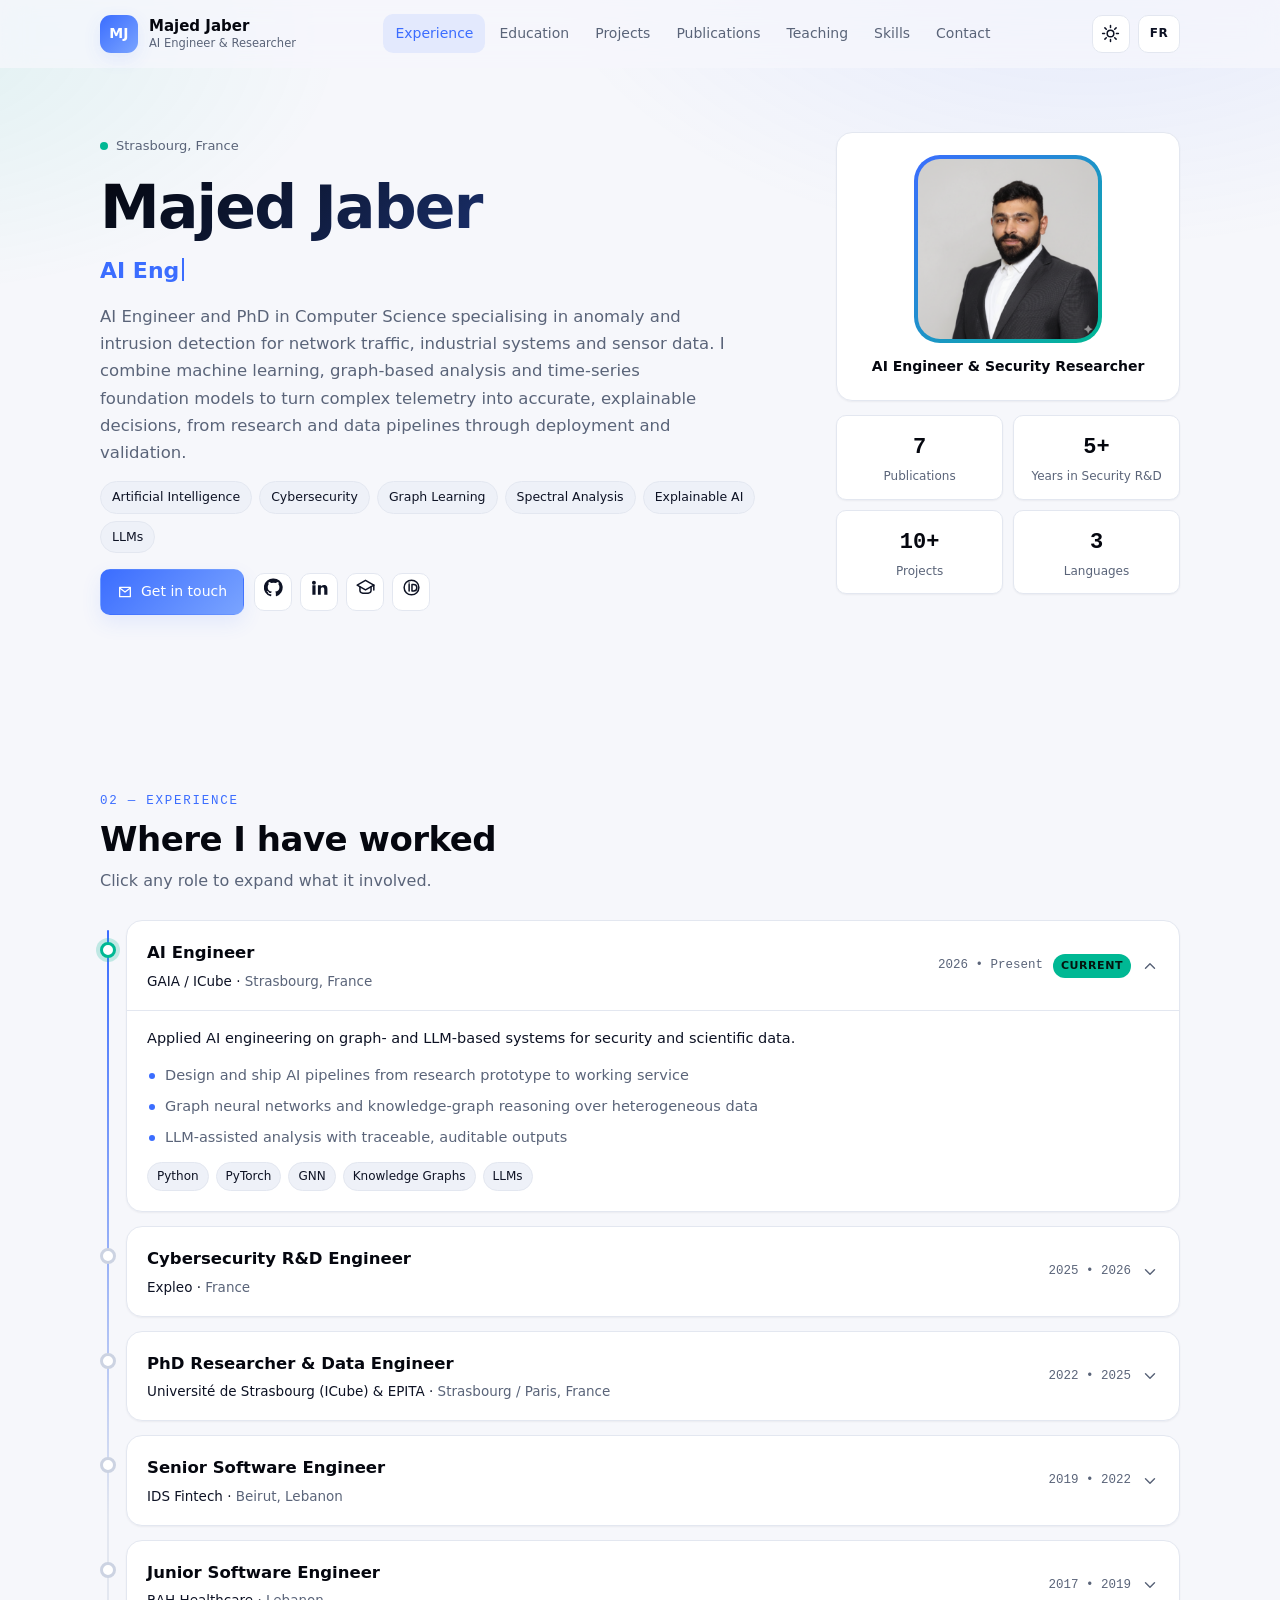
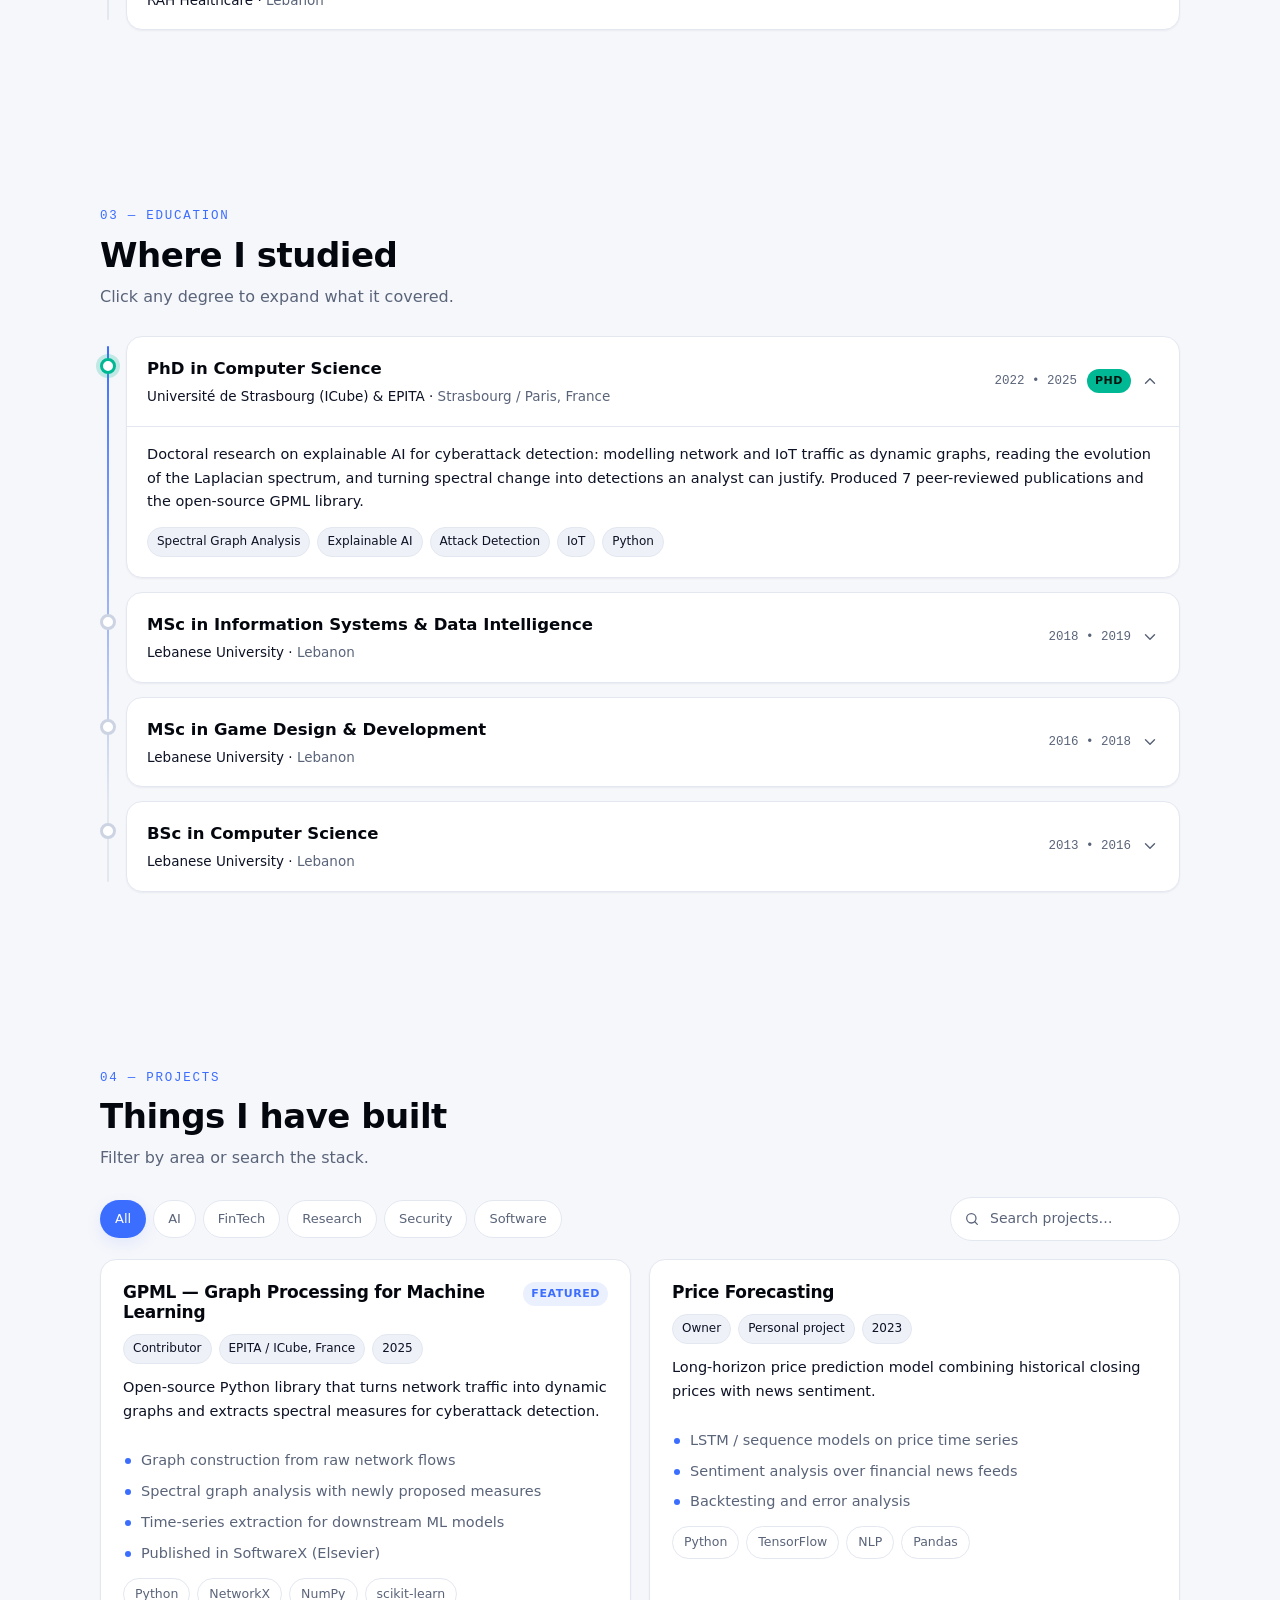
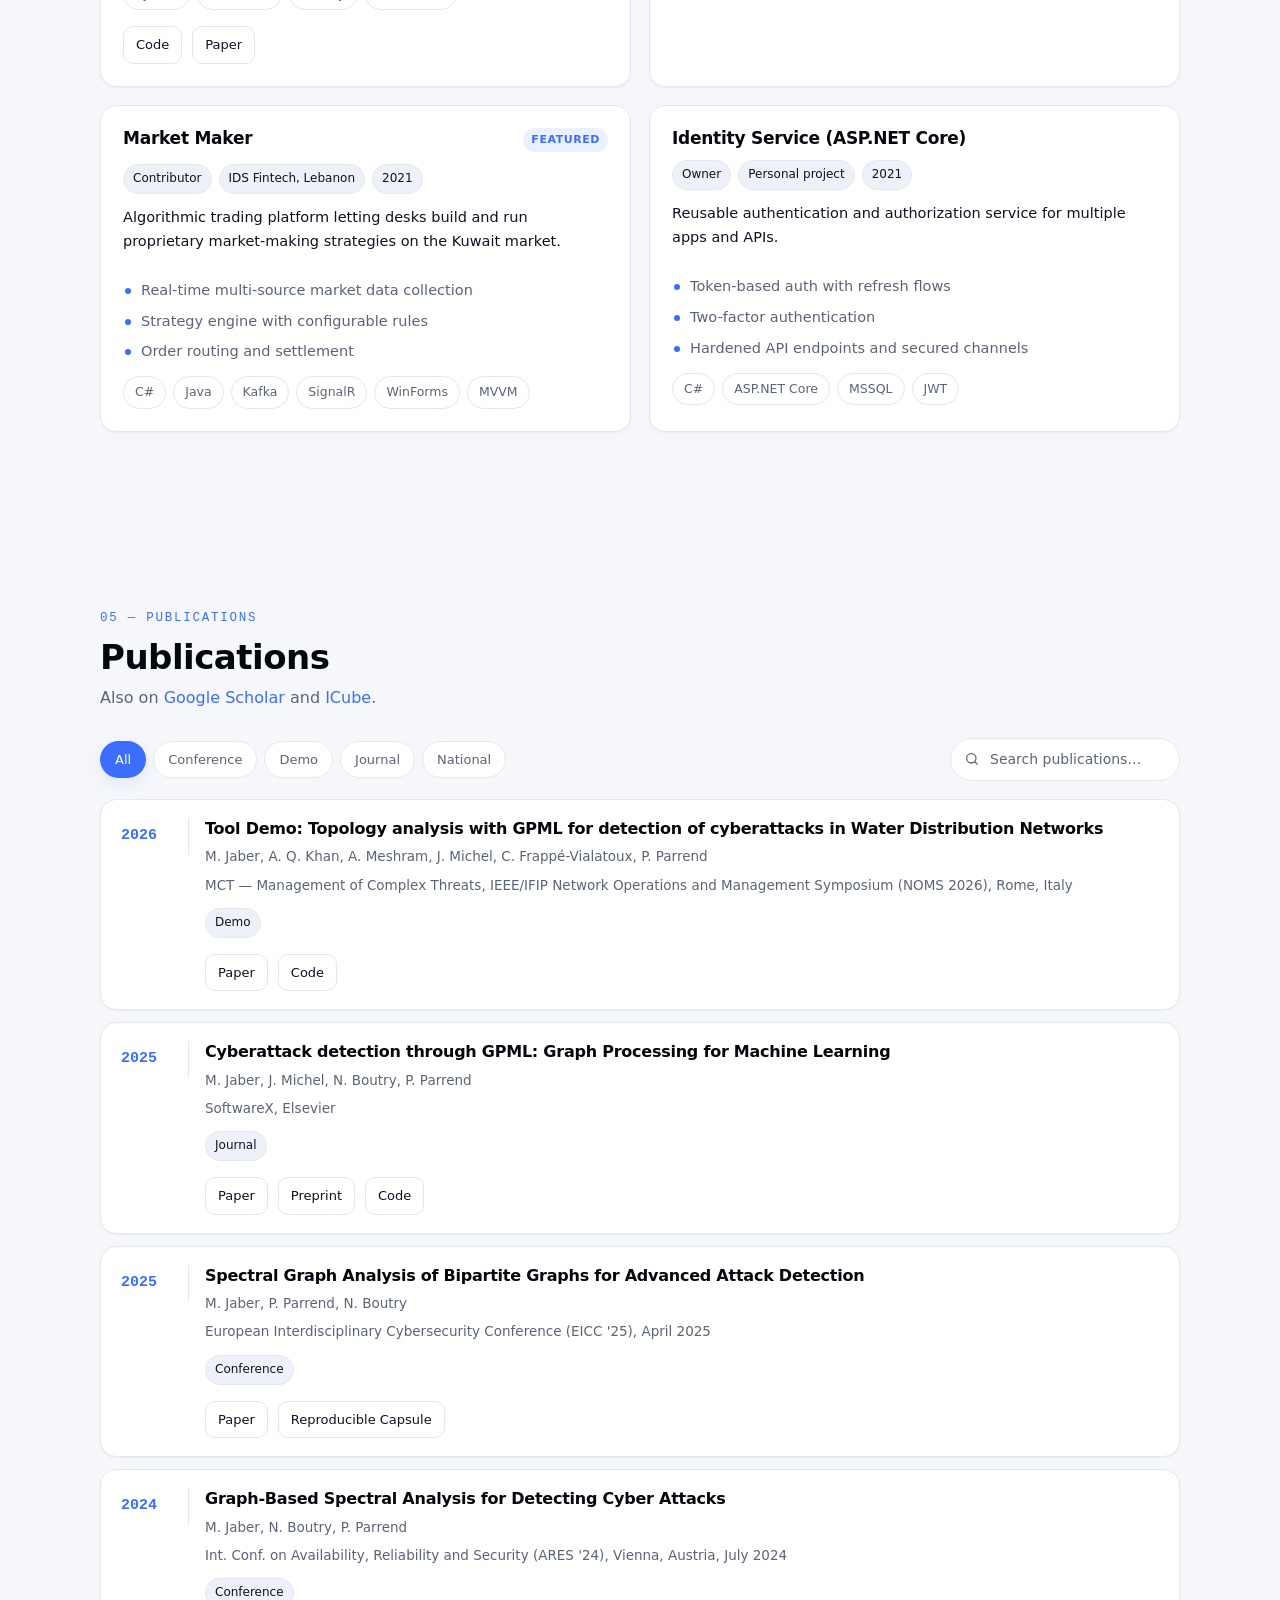
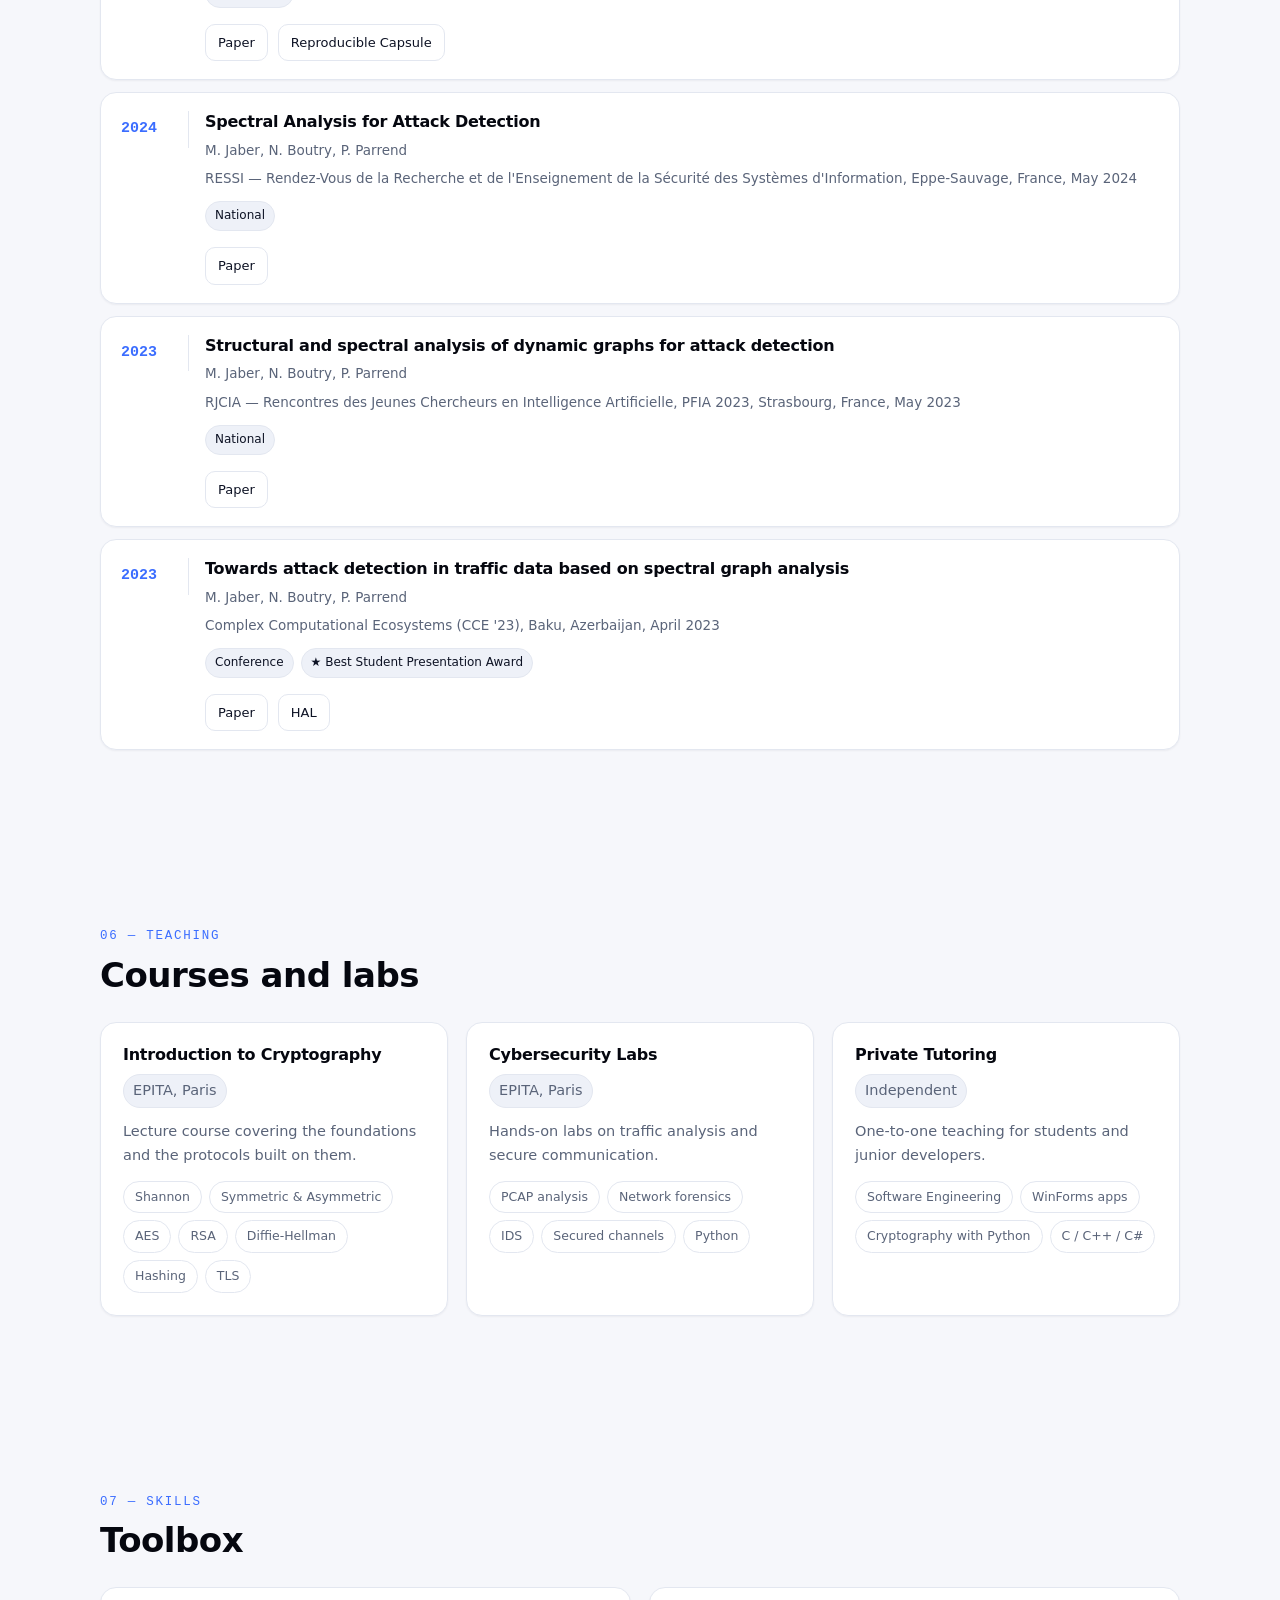
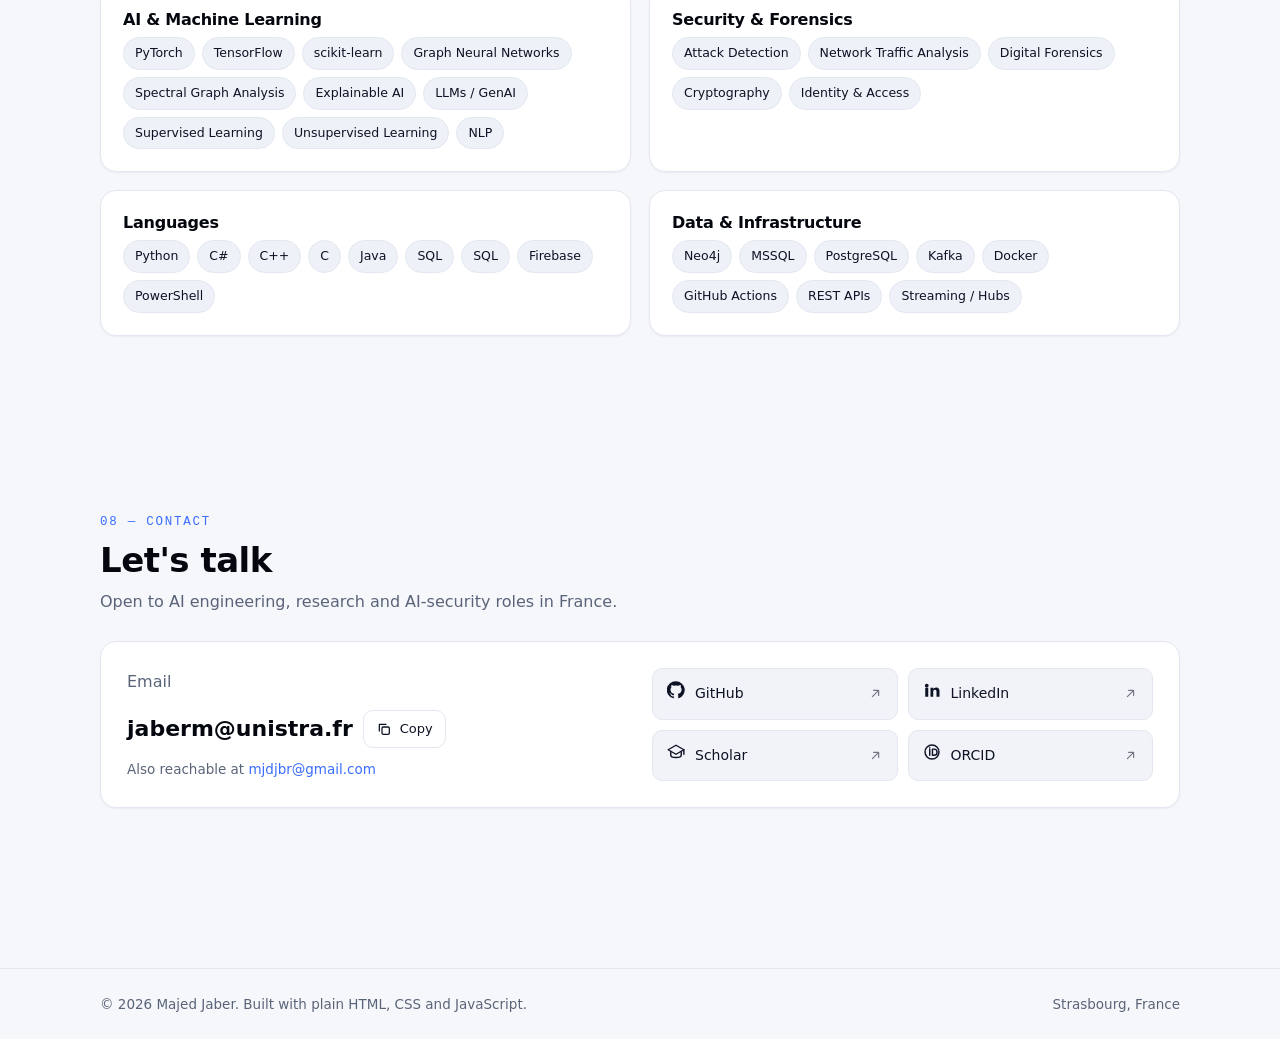
==== commit ac3afbee: "Add bilingual portfolio toggle Add English/French localization, remove the About section from the pa" ====
--- a/index.html
+++ b/index.html
@@ -65,7 +65,6 @@
       </a>
 
       <nav class="main-nav" id="mainNav" aria-label="Sections">
-        <a href="#about"        data-nav="about">About</a>
         <a href="#experience"   data-nav="experience">Experience</a>
         <a href="#education"    data-nav="education">Education</a>
         <a href="#projects"     data-nav="projects">Projects</a>
@@ -81,6 +80,7 @@
           <svg class="i-sun"  viewBox="0 0 24 24" aria-hidden="true"><circle cx="12" cy="12" r="4.2"/><path d="M12 2v2.5M12 19.5V22M2 12h2.5M19.5 12H22M4.9 4.9l1.8 1.8M17.3 17.3l1.8 1.8M19.1 4.9l-1.8 1.8M6.7 17.3l-1.8 1.8"/></svg>
           <svg class="i-moon" viewBox="0 0 24 24" aria-hidden="true"><path d="M21 13.5A9 9 0 1 1 10.5 3a7.5 7.5 0 0 0 10.5 10.5z"/></svg>
         </button>
+        <button class="icon-btn language-btn" id="languageToggle" type="button" aria-label="Switch to French" title="Switch to French">FR</button>
         <button class="icon-btn nav-toggle" id="navToggle" type="button" aria-label="Menu" aria-expanded="false">
           <svg viewBox="0 0 24 24" aria-hidden="true"><path d="M4 7h16M4 12h16M4 17h16"/></svg>
         </button>
@@ -91,7 +91,6 @@
   <!-- ================= SECTIONS (loaded from /sections) ================= -->
   <main id="main">
     <div data-fragment="hero"         id="hero-slot"></div>
-    <div data-fragment="about"        id="about-slot"></div>
     <div data-fragment="experience"   id="experience-slot"></div>
     <div data-fragment="education"    id="education-slot"></div>
     <div data-fragment="projects"     id="projects-slot"></div>
--- a/assets/css/style.css
+++ b/assets/css/style.css
@@ -303,6 +303,7 @@
 }
 .icon-btn:hover { background: var(--chip); border-color: var(--line-strong); text-decoration: none; transform: translateY(-1px); }
 .icon-btn svg { width: 19px; height: 19px; }
+.language-btn { width: 42px; font-size: 12px; font-weight: 700; letter-spacing: .04em; }
 
 #themeToggle .i-moon { display: none; }
 :root[data-theme="dark"] #themeToggle .i-sun  { display: none; }
@@ -538,6 +539,21 @@
 }
 .avatar-role { font-size: 14px; font-weight: 600; color: var(--text-strong); margin: 0; }
 
+/* shown instead of a broken image when profile.png is missing */
+.avatar-mono {
+  display: grid;
+  place-items: center;
+  width: 100%;
+  max-width: 180px;
+  aspect-ratio: 1;
+  border-radius: 22px;
+  background: linear-gradient(135deg, var(--brand), var(--brand-2));
+  color: #fff;
+  font-size: 52px;
+  font-weight: 800;
+  letter-spacing: .02em;
+}
+
 .stats {
   display: grid;
   grid-template-columns: repeat(2, minmax(0, 1fr));
@@ -675,22 +691,7 @@
   .timeline-meta { width: 100%; justify-content: space-between; }
 }
 
-/* ---------- 9. Education ---------- */
-.edu-card:hover { transform: translateY(-2px); box-shadow: var(--shadow); border-color: var(--line-strong); }
-.edu-icon {
-  display: inline-grid;
-  place-items: center;
-  width: 38px; height: 38px;
-  border-radius: 11px;
-  background: var(--brand-soft);
-  color: var(--brand);
-  margin-bottom: 12px;
-}
-.edu-icon svg { width: 21px; height: 21px; }
-.edu-degree { font-size: 16.5px; }
-.edu-field { font-size: 14px; margin: 5px 0 0; }
-
-/* ---------- 10. Toolbar (filters + search) ---------- */
+/* ---------- 9. Toolbar (filters + search) ---------- */
 .toolbar {
   display: flex;
   flex-wrap: wrap;
--- a/assets/css/style.css
+++ b/assets/css/style.css
@@ -303,6 +303,7 @@
 }
 .icon-btn:hover { background: var(--chip); border-color: var(--line-strong); text-decoration: none; transform: translateY(-1px); }
 .icon-btn svg { width: 19px; height: 19px; }
+.language-btn { width: 42px; font-size: 12px; font-weight: 700; letter-spacing: .04em; }
 
 #themeToggle .i-moon { display: none; }
 :root[data-theme="dark"] #themeToggle .i-sun  { display: none; }
@@ -538,6 +539,21 @@
 }
 .avatar-role { font-size: 14px; font-weight: 600; color: var(--text-strong); margin: 0; }
 
+/* shown instead of a broken image when profile.png is missing */
+.avatar-mono {
+  display: grid;
+  place-items: center;
+  width: 100%;
+  max-width: 180px;
+  aspect-ratio: 1;
+  border-radius: 22px;
+  background: linear-gradient(135deg, var(--brand), var(--brand-2));
+  color: #fff;
+  font-size: 52px;
+  font-weight: 800;
+  letter-spacing: .02em;
+}
+
 .stats {
   display: grid;
   grid-template-columns: repeat(2, minmax(0, 1fr));
@@ -675,22 +691,7 @@
   .timeline-meta { width: 100%; justify-content: space-between; }
 }
 
-/* ---------- 9. Education ---------- */
-.edu-card:hover { transform: translateY(-2px); box-shadow: var(--shadow); border-color: var(--line-strong); }
-.edu-icon {
-  display: inline-grid;
-  place-items: center;
-  width: 38px; height: 38px;
-  border-radius: 11px;
-  background: var(--brand-soft);
-  color: var(--brand);
-  margin-bottom: 12px;
-}
-.edu-icon svg { width: 21px; height: 21px; }
-.edu-degree { font-size: 16.5px; }
-.edu-field { font-size: 14px; margin: 5px 0 0; }
-
-/* ---------- 10. Toolbar (filters + search) ---------- */
+/* ---------- 9. Toolbar (filters + search) ---------- */
 .toolbar {
   display: flex;
   flex-wrap: wrap;
